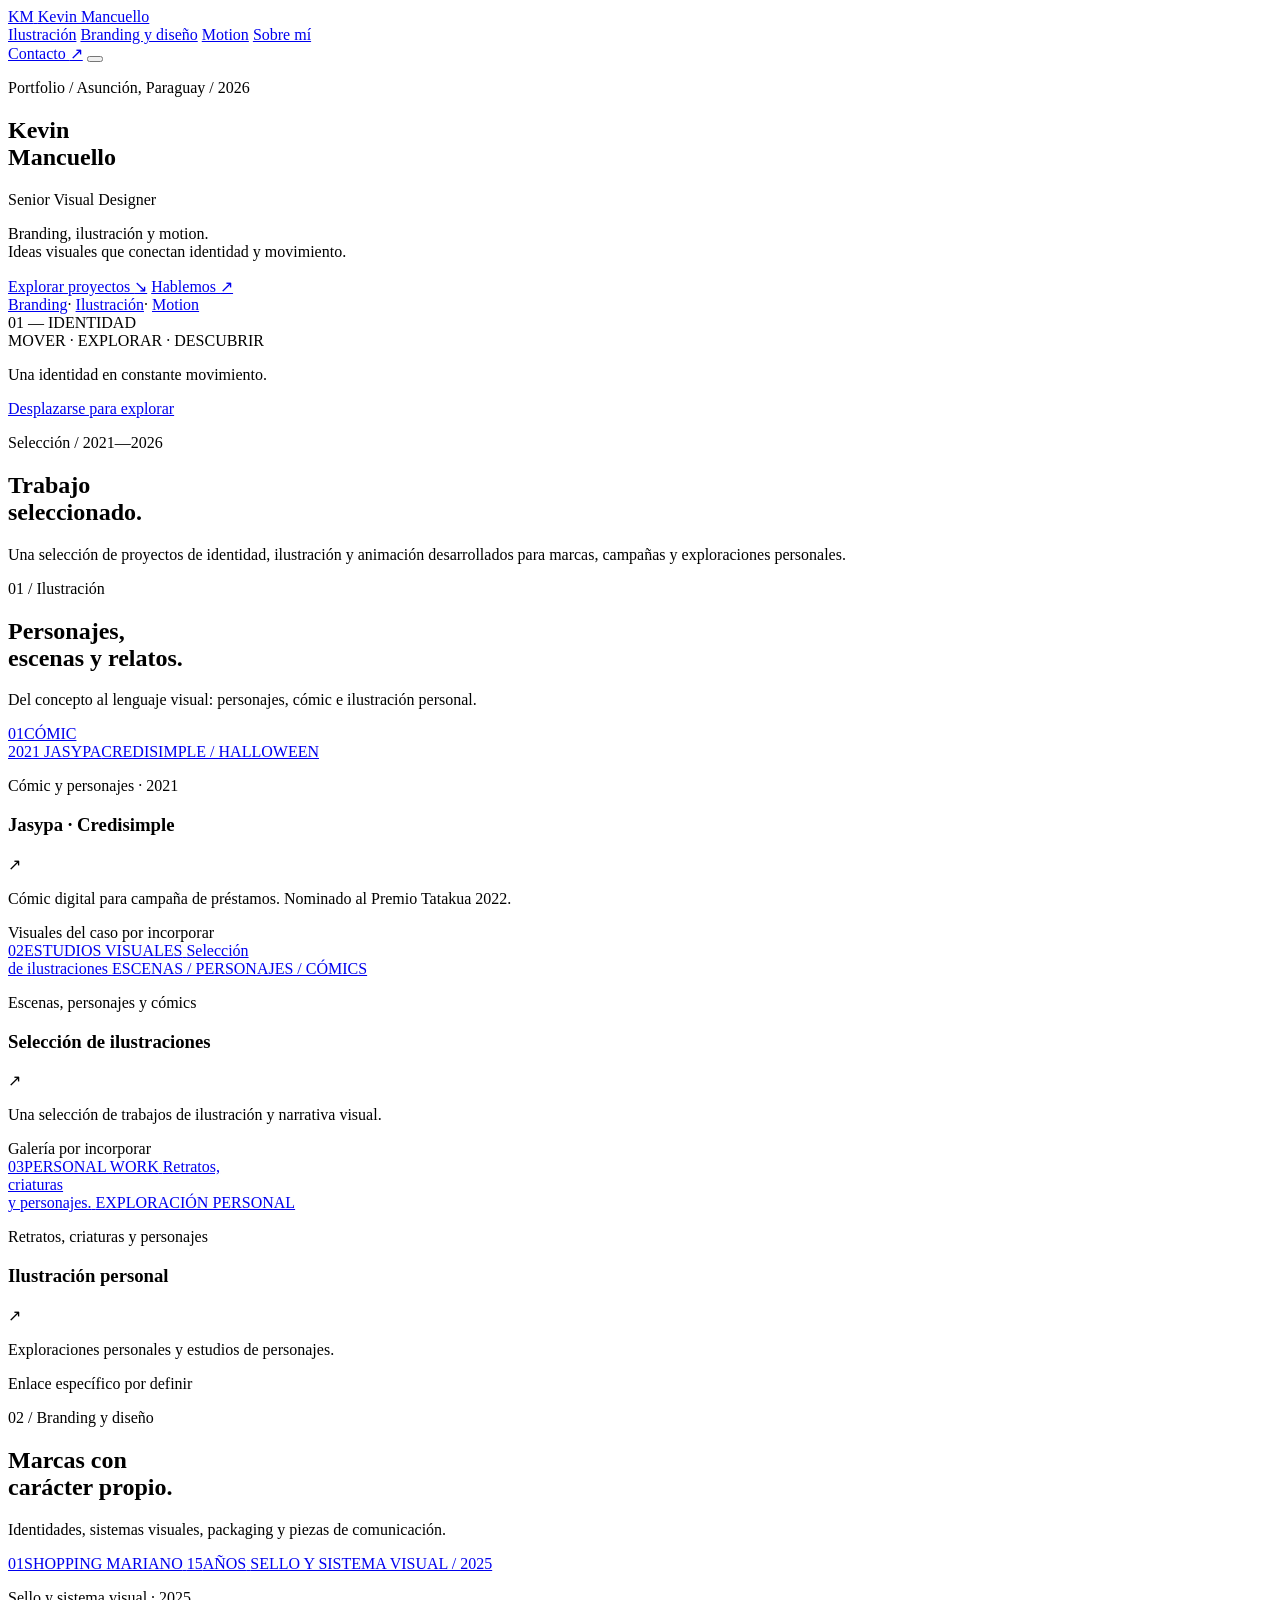
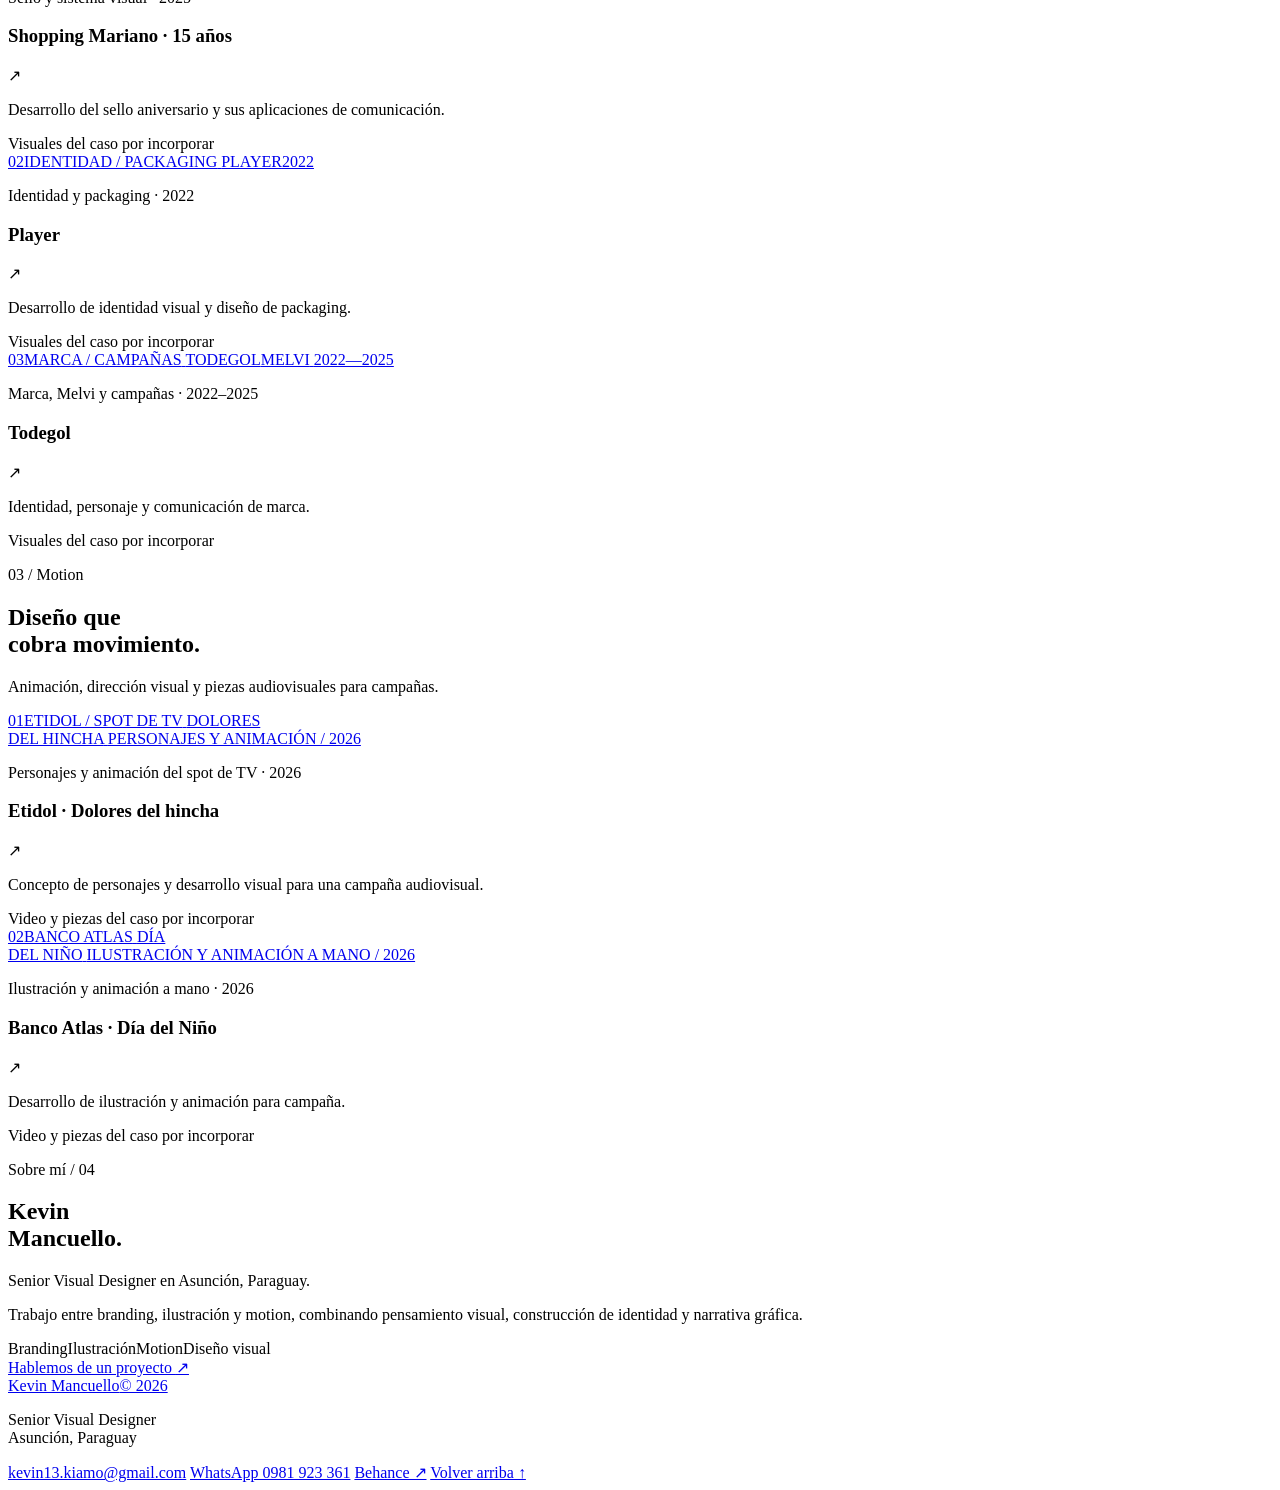
==== index.html @ 9dbea9ef "Create first portfolio website prototype" ====
<!doctype html>
<html lang="es">
<head>
  <meta charset="utf-8">
  <meta name="viewport" content="width=device-width, initial-scale=1">
  <meta name="theme-color" content="#f5f2ed">
  <meta name="description" content="Portfolio de Kevin Mancuello, Senior Visual Designer. Branding, ilustración y motion. Asunción, Paraguay.">
  <title>Kevin Mancuello — Senior Visual Designer</title>
  <link rel="preconnect" href="https://fonts.googleapis.com">
  <link rel="preconnect" href="https://fonts.gstatic.com" crossorigin>
  <link href="https://fonts.googleapis.com/css2?family=DM+Mono:wght@400;500&family=Manrope:wght@400;500;600;700;800&display=swap" rel="stylesheet">
  <link rel="stylesheet" href="styles.css">
  <script src="script.js" defer></script>
</head>
<body>
  <header class="site-header">
    <a class="wordmark" href="#top" aria-label="Kevin Mancuello, inicio">
      <span class="wordmark-mark">KM</span>
      <span class="wordmark-name">Kevin Mancuello</span>
    </a>
    <nav class="main-nav" aria-label="Navegación principal">
      <a href="#ilustracion">Ilustración</a>
      <a href="#branding">Branding y diseño</a>
      <a href="#motion">Motion</a>
      <a href="#about">Sobre mí</a>
    </nav>
    <a class="header-contact" href="mailto:kevin13.kiamo@gmail.com">Contacto <span aria-hidden="true">↗</span></a>
    <button class="menu-toggle" type="button" aria-label="Abrir menú" aria-expanded="false">
      <span></span><span></span>
    </button>
  </header>

  <main id="top">
    <section class="hero" aria-labelledby="hero-title">
      <div class="hero-copy">
        <p class="eyebrow"><span class="eyebrow-dot"></span> Portfolio / Asunción, Paraguay / 2026</p>
        <h1 id="hero-title">Kevin<br><span>Mancuello</span></h1>
        <p class="hero-role">Senior Visual Designer</p>
        <p class="hero-intro">Branding, ilustración y motion.<br>Ideas visuales que conectan identidad y movimiento.</p>
        <div class="hero-actions">
          <a class="button button-dark" href="#trabajo">Explorar proyectos <span aria-hidden="true">↘</span></a>
          <a class="text-link" href="mailto:kevin13.kiamo@gmail.com">Hablemos <span aria-hidden="true">↗</span></a>
        </div>
        <div class="hero-categories" aria-label="Especialidades">
          <a href="#branding">Branding</a><span>·</span>
          <a href="#ilustracion">Ilustración</a><span>·</span>
          <a href="#motion">Motion</a>
        </div>
      </div>

      <div class="hero-visual">
        <div class="avatar-frame">
          <div class="avatar-orbit orbit-one"></div>
          <div class="avatar-orbit orbit-two"></div>
          <div class="avatar-note note-top">01 — IDENTIDAD</div>
          <div id="avatar-stage" class="avatar-stage" tabindex="0" role="button" aria-label="Avatar interactivo. Haz clic para sonreír.">
            <div id="avatar-mount" class="avatar-mount" aria-hidden="true"></div>
          </div>
          <div class="avatar-note note-bottom">MOVER · EXPLORAR · DESCUBRIR</div>
        </div>
        <p class="visual-caption">Una identidad en constante movimiento.</p>
      </div>
      <a class="scroll-cue" href="#trabajo"><span></span> Desplazarse para explorar</a>
    </section>

    <section class="work-intro section-shell" id="trabajo">
      <div>
        <p class="eyebrow">Selección / 2021—2026</p>
        <h2>Trabajo<br><span>seleccionado.</span></h2>
      </div>
      <p class="section-intro-copy">Una selección de proyectos de identidad, ilustración y animación desarrollados para marcas, campañas y exploraciones personales.</p>
    </section>

    <section class="category-section section-shell" id="ilustracion">
      <div class="section-heading">
        <div><p class="eyebrow">01 / Ilustración</p><h2>Personajes,<br><span>escenas y relatos.</span></h2></div>
        <p>Del concepto al lenguaje visual: personajes, cómic e ilustración personal.</p>
      </div>
      <div class="project-grid project-grid-three">
        <article class="project-card project-card-feature" id="jasypa">
          <a class="project-cover cover-j" href="#jasypa" aria-label="Proyecto Jasypa, Credisimple">
            <span class="cover-index">01</span><span class="cover-stamp">CÓMIC<br>2021</span>
            <span class="cover-title">JASYPA</span><span class="cover-foot">CREDISIMPLE / HALLOWEEN</span>
          </a>
          <div class="project-meta"><div><p class="project-type">Cómic y personajes · 2021</p><h3>Jasypa · Credisimple</h3></div><span class="project-arrow">↗</span></div>
          <p class="project-note">Cómic digital para campaña de préstamos. Nominado al Premio Tatakua 2022.</p>
          <span class="asset-status">Visuales del caso por incorporar</span>
        </article>
        <article class="project-card" id="sel">
          <a class="project-cover cover-illustration" href="#sel" aria-label="Selección de ilustraciones">
            <span class="cover-index">02</span><span class="cover-kicker">ESTUDIOS VISUALES</span>
            <span class="cover-title cover-title-small">Selección<br>de ilustraciones</span>
            <span class="cover-foot">ESCENAS / PERSONAJES / CÓMICS</span>
          </a>
          <div class="project-meta"><div><p class="project-type">Escenas, personajes y cómics</p><h3>Selección de ilustraciones</h3></div><span class="project-arrow">↗</span></div>
          <p class="project-note">Una selección de trabajos de ilustración y narrativa visual.</p>
          <span class="asset-status">Galería por incorporar</span>
        </article>
        <article class="project-card" id="sel2">
          <a class="project-cover cover-personal" href="https://www.instagram.com/" target="_blank" rel="noreferrer" aria-label="Ilustración personal en Instagram">
            <span class="cover-index">03</span><span class="cover-kicker">PERSONAL WORK</span>
            <span class="cover-title cover-title-small">Retratos,<br>criaturas<br>y personajes.</span>
            <span class="cover-foot">EXPLORACIÓN PERSONAL</span>
          </a>
          <div class="project-meta"><div><p class="project-type">Retratos, criaturas y personajes</p><h3>Ilustración personal</h3></div><span class="project-arrow">↗</span></div>
          <p class="project-note">Exploraciones personales y estudios de personajes.</p>
          <span class="asset-status">Enlace específico por definir</span>
        </article>
      </div>
    </section>

    <section class="category-section section-shell section-tinted" id="branding">
      <div class="section-heading">
        <div><p class="eyebrow">02 / Branding y diseño</p><h2>Marcas con<br><span>carácter propio.</span></h2></div>
        <p>Identidades, sistemas visuales, packaging y piezas de comunicación.</p>
      </div>
      <div class="project-grid project-grid-three">
        <article class="project-card" id="mariano1">
          <a class="project-cover cover-mariano" href="#mariano1" aria-label="Shopping Mariano, 15 años">
            <span class="cover-index">01</span><span class="cover-kicker">SHOPPING MARIANO</span>
            <span class="cover-number">15</span><span class="cover-title cover-title-small">AÑOS</span>
            <span class="cover-foot">SELLO Y SISTEMA VISUAL / 2025</span>
          </a>
          <div class="project-meta"><div><p class="project-type">Sello y sistema visual · 2025</p><h3>Shopping Mariano · 15 años</h3></div><span class="project-arrow">↗</span></div>
          <p class="project-note">Desarrollo del sello aniversario y sus aplicaciones de comunicación.</p>
          <span class="asset-status">Visuales del caso por incorporar</span>
        </article>
        <article class="project-card" id="player">
          <a class="project-cover cover-player" href="#player" aria-label="Player, identidad y packaging">
            <span class="cover-index">02</span><span class="cover-kicker">IDENTIDAD / PACKAGING</span>
            <span class="cover-title">PLAYER</span><span class="cover-foot">2022</span>
          </a>
          <div class="project-meta"><div><p class="project-type">Identidad y packaging · 2022</p><h3>Player</h3></div><span class="project-arrow">↗</span></div>
          <p class="project-note">Desarrollo de identidad visual y diseño de packaging.</p>
          <span class="asset-status">Visuales del caso por incorporar</span>
        </article>
        <article class="project-card" id="todegol1">
          <a class="project-cover cover-todegol" href="#todegol1" aria-label="Todegol, marca, Melvi y campañas">
            <span class="cover-index">03</span><span class="cover-kicker">MARCA / CAMPAÑAS</span>
            <span class="cover-title">TODEGOL</span><span class="cover-tag">MELVI</span>
            <span class="cover-foot">2022—2025</span>
          </a>
          <div class="project-meta"><div><p class="project-type">Marca, Melvi y campañas · 2022–2025</p><h3>Todegol</h3></div><span class="project-arrow">↗</span></div>
          <p class="project-note">Identidad, personaje y comunicación de marca.</p>
          <span class="asset-status">Visuales del caso por incorporar</span>
        </article>
      </div>
    </section>

    <section class="category-section section-shell" id="motion">
      <div class="section-heading">
        <div><p class="eyebrow">03 / Motion</p><h2>Diseño que<br><span>cobra movimiento.</span></h2></div>
        <p>Animación, dirección visual y piezas audiovisuales para campañas.</p>
      </div>
      <div class="project-grid project-grid-two">
        <article class="project-card" id="etidol1">
          <a class="project-cover cover-etidol" href="#etidol1" aria-label="Etidol, Dolores del hincha">
            <span class="cover-index">01</span><span class="cover-kicker">ETIDOL / SPOT DE TV</span>
            <span class="cover-title cover-title-small">DOLORES<br>DEL HINCHA</span>
            <span class="cover-foot">PERSONAJES Y ANIMACIÓN / 2026</span>
          </a>
          <div class="project-meta"><div><p class="project-type">Personajes y animación del spot de TV · 2026</p><h3>Etidol · Dolores del hincha</h3></div><span class="project-arrow">↗</span></div>
          <p class="project-note">Concepto de personajes y desarrollo visual para una campaña audiovisual.</p>
          <span class="asset-status">Video y piezas del caso por incorporar</span>
        </article>
        <article class="project-card" id="atlas1">
          <a class="project-cover cover-atlas" href="#atlas1" aria-label="Banco Atlas, Día del Niño">
            <span class="cover-index">02</span><span class="cover-kicker">BANCO ATLAS</span>
            <span class="cover-title cover-title-small">DÍA<br>DEL NIÑO</span>
            <span class="cover-foot">ILUSTRACIÓN Y ANIMACIÓN A MANO / 2026</span>
          </a>
          <div class="project-meta"><div><p class="project-type">Ilustración y animación a mano · 2026</p><h3>Banco Atlas · Día del Niño</h3></div><span class="project-arrow">↗</span></div>
          <p class="project-note">Desarrollo de ilustración y animación para campaña.</p>
          <span class="asset-status">Video y piezas del caso por incorporar</span>
        </article>
      </div>
    </section>

    <section class="about-section" id="about">
      <div class="section-shell about-grid">
        <div>
          <p class="eyebrow">Sobre mí / 04</p>
          <h2>Kevin<br><span>Mancuello.</span></h2>
        </div>
        <div class="about-copy">
          <p class="about-lead">Senior Visual Designer en Asunción, Paraguay.</p>
          <p>Trabajo entre branding, ilustración y motion, combinando pensamiento visual, construcción de identidad y narrativa gráfica.</p>
          <div class="about-specialties"><span>Branding</span><span>Ilustración</span><span>Motion</span><span>Diseño visual</span></div>
          <a class="button button-light" href="mailto:kevin13.kiamo@gmail.com">Hablemos de un proyecto <span aria-hidden="true">↗</span></a>
        </div>
      </div>
    </section>
  </main>

  <footer class="site-footer">
    <div class="footer-top"><a class="footer-name" href="#top">Kevin Mancuello<span>© 2026</span></a><p>Senior Visual Designer<br>Asunción, Paraguay</p></div>
    <div class="footer-bottom">
      <a href="mailto:kevin13.kiamo@gmail.com">kevin13.kiamo@gmail.com</a>
      <a href="https://wa.me/595981923361" target="_blank" rel="noreferrer">WhatsApp 0981 923 361</a>
      <a href="https://www.behance.net/kevinmancuello" target="_blank" rel="noreferrer">Behance ↗</a>
      <a href="#top" class="back-top">Volver arriba ↑</a>
    </div>
  </footer>
</body>
</html>
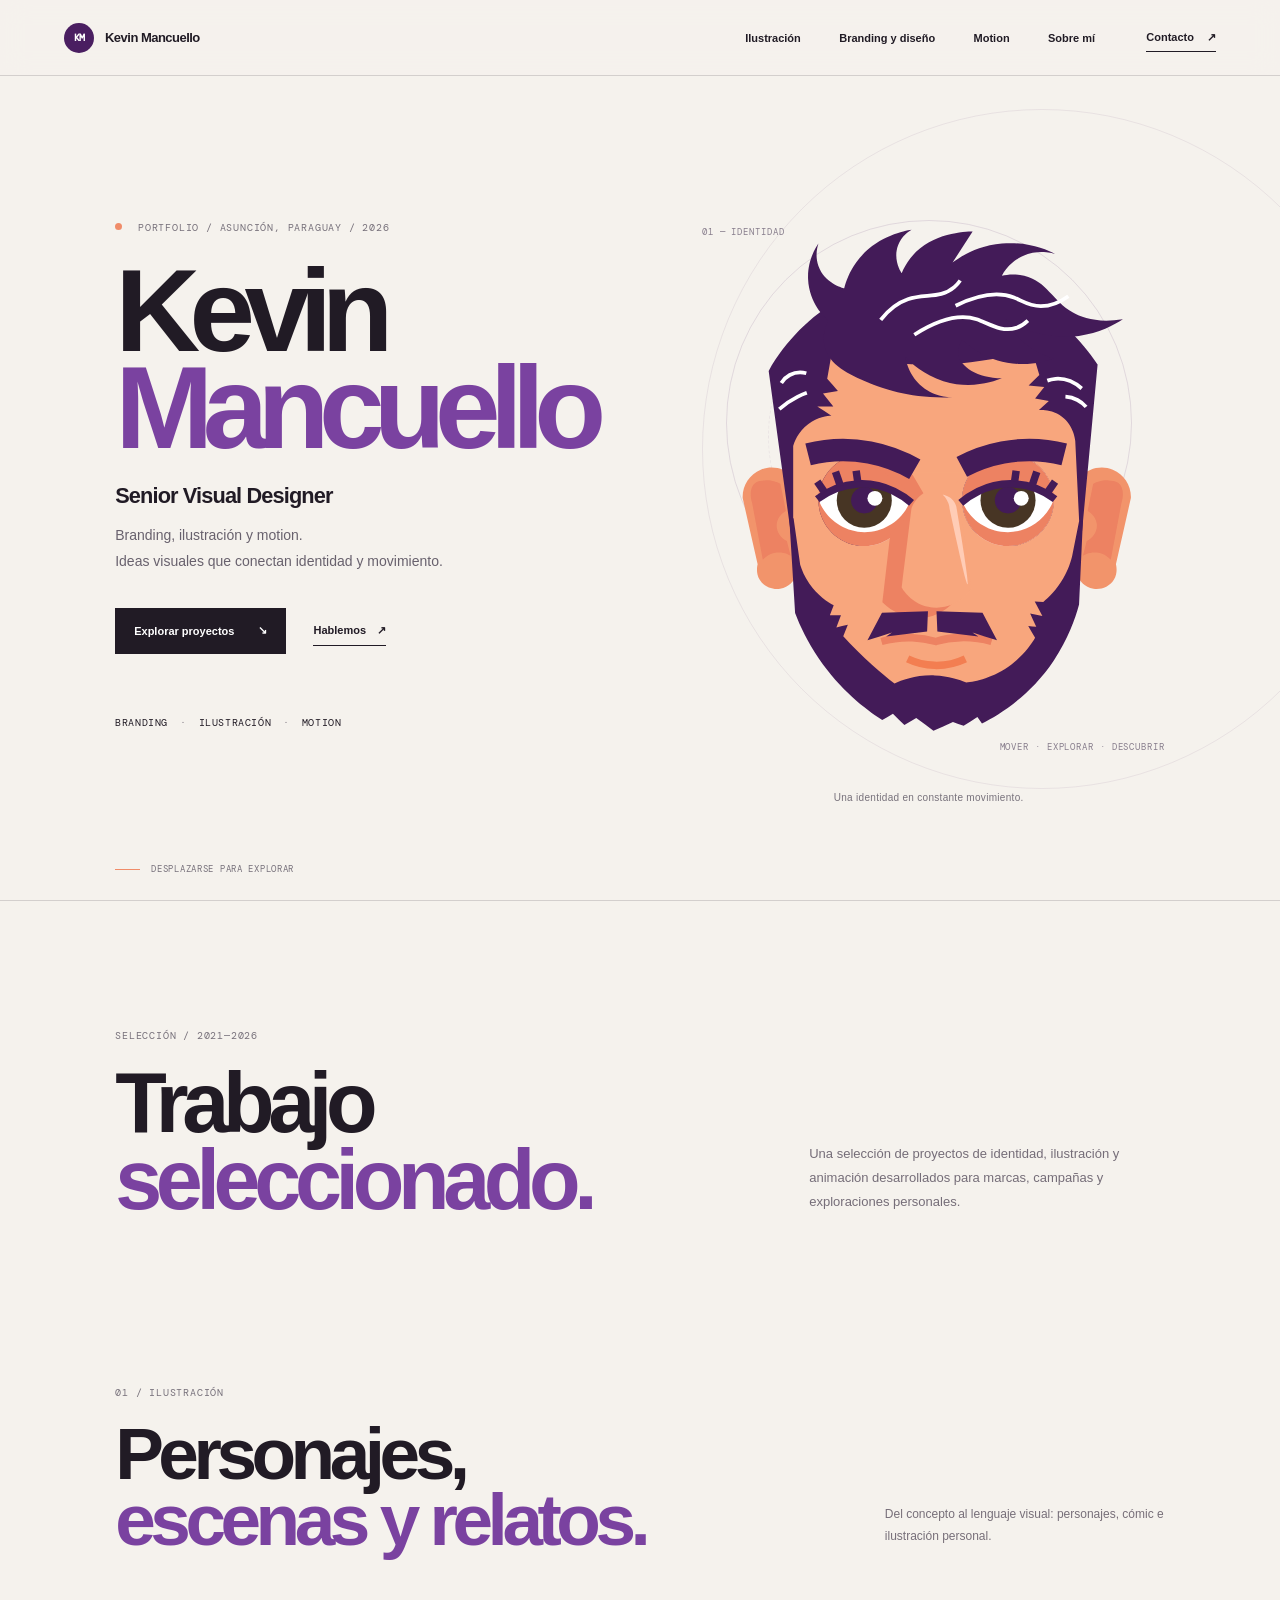
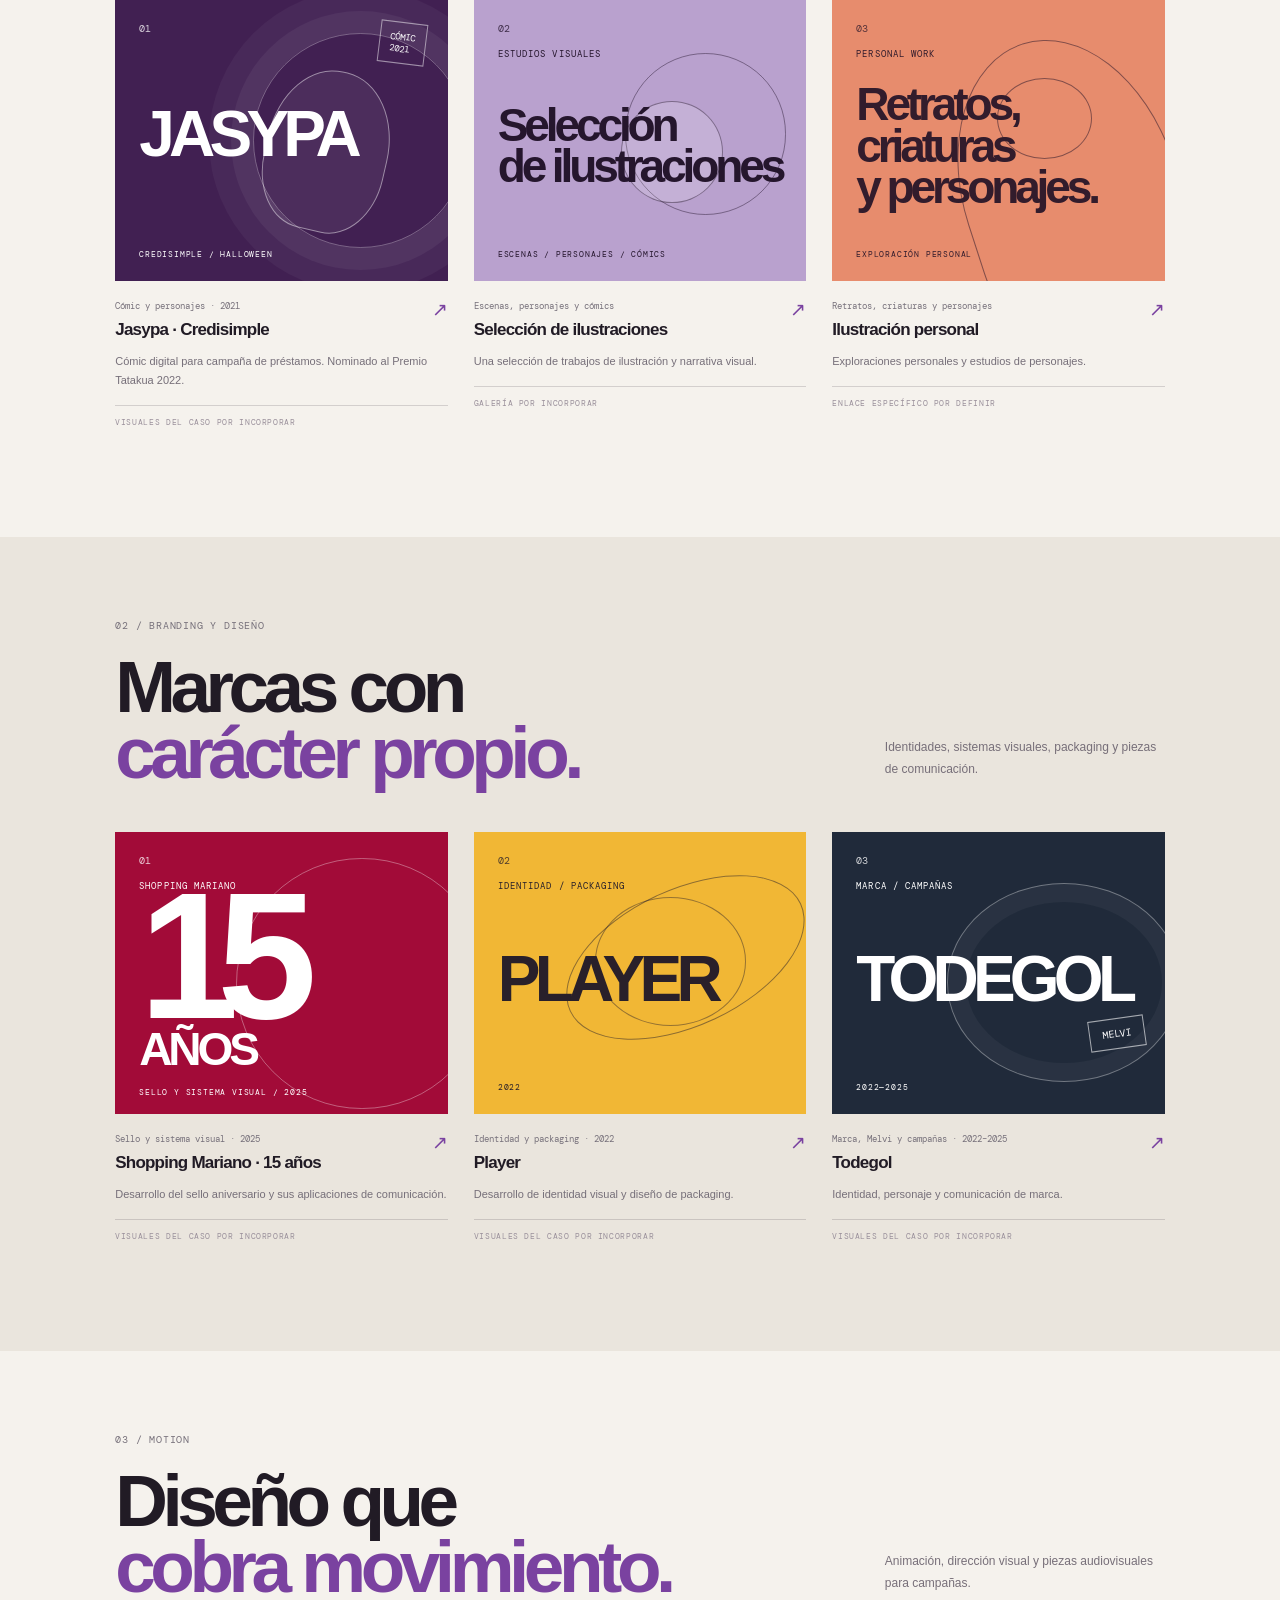
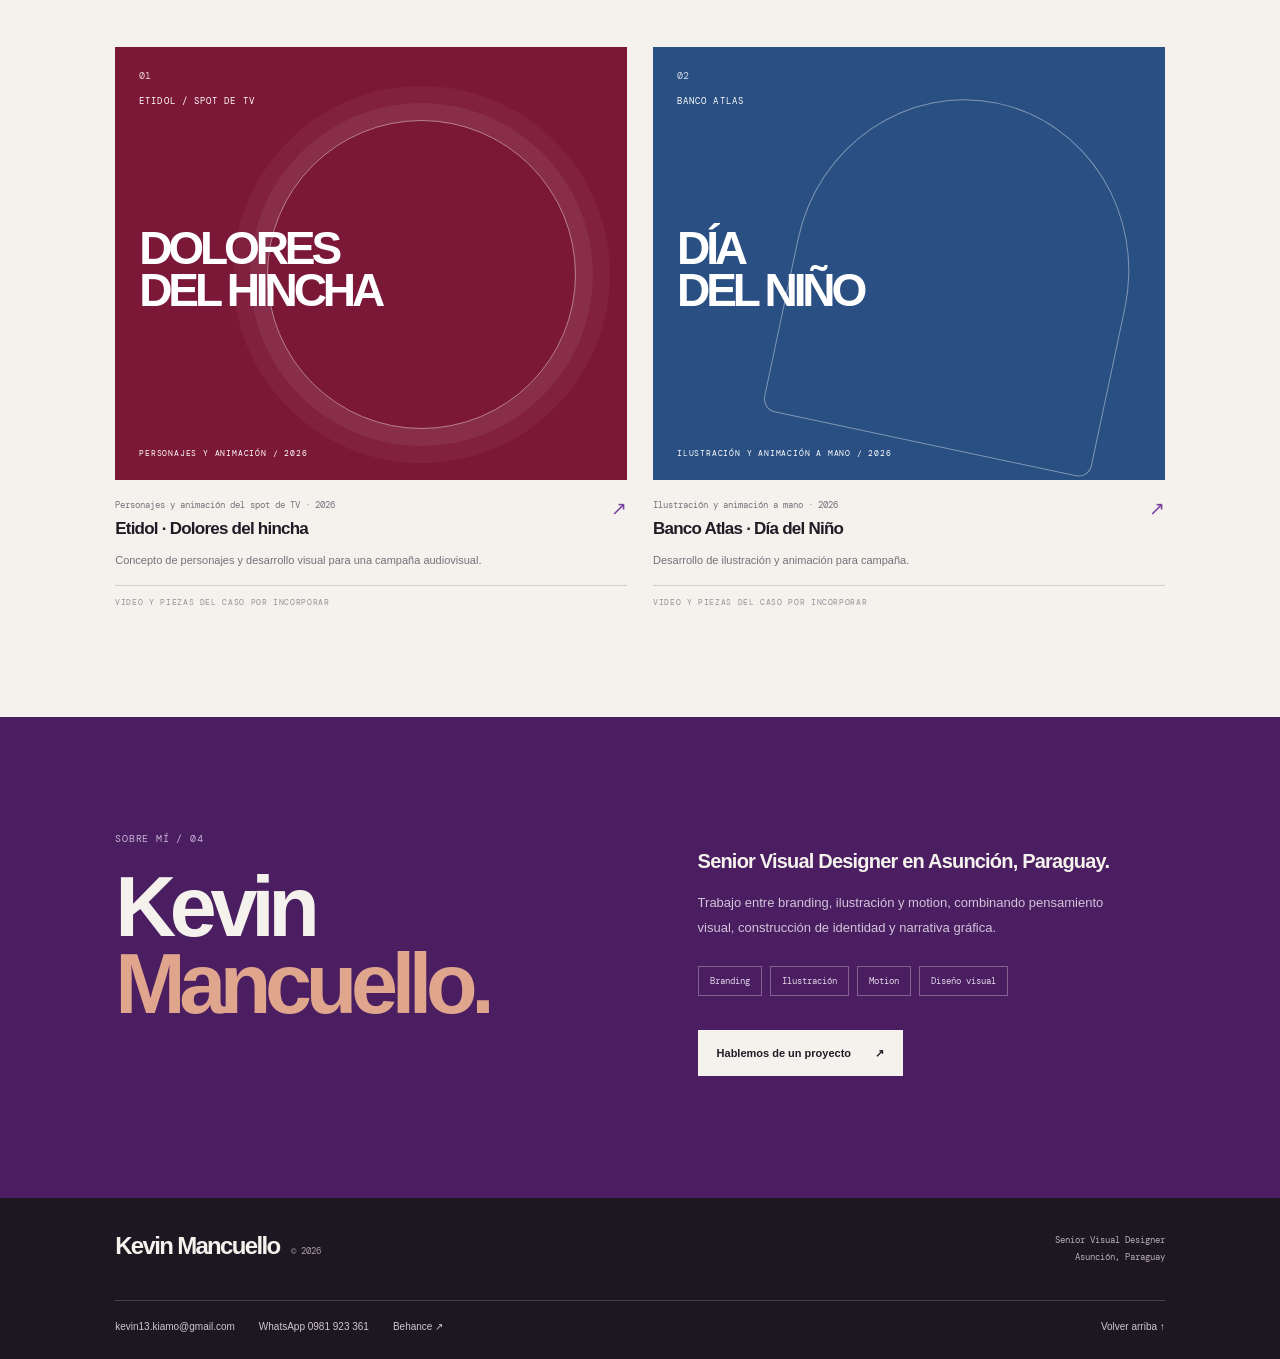
==== commit 660b36ad: "Keep personal illustration placeholder until profile URL is supplied" ====
--- a/index.html
+++ b/index.html
@@ -97,7 +97,7 @@
           <span class="asset-status">Galería por incorporar</span>
         </article>
         <article class="project-card" id="sel2">
-          <a class="project-cover cover-personal" href="https://www.instagram.com/" target="_blank" rel="noreferrer" aria-label="Ilustración personal en Instagram">
+          <a class="project-cover cover-personal" href="#sel2" aria-label="Ilustración personal en Instagram">
             <span class="cover-index">03</span><span class="cover-kicker">PERSONAL WORK</span>
             <span class="cover-title cover-title-small">Retratos,<br>criaturas<br>y personajes.</span>
             <span class="cover-foot">EXPLORACIÓN PERSONAL</span>
--- a/styles.css
+++ b/styles.css
@@ -0,0 +1,202 @@
+:root{
+  --paper:#f5f2ed;
+  --paper-deep:#eae5dd;
+  --ink:#211b25;
+  --muted:#77717b;
+  --line:rgba(33,27,37,.16);
+  --plum:#4a1e61;
+  --violet:#7a42a0;
+  --orange:#f08c69;
+  --lilac:#cbb5df;
+  --mono:"DM Mono",monospace;
+  --sans:"Manrope",Arial,sans-serif;
+}
+*{box-sizing:border-box}
+html{scroll-behavior:smooth;scroll-padding-top:88px}
+body{margin:0;background:var(--paper);color:var(--ink);font-family:var(--sans);-webkit-font-smoothing:antialiased}
+a{color:inherit;text-decoration:none}
+button{font:inherit}
+.site-header{height:76px;padding:0 clamp(22px,5vw,78px);display:flex;align-items:center;justify-content:space-between;border-bottom:1px solid var(--line);background:rgba(245,242,237,.93);backdrop-filter:blur(14px);position:sticky;top:0;z-index:20}
+.wordmark{display:flex;align-items:center;gap:11px;font-size:13px;font-weight:800;letter-spacing:-.04em}
+.wordmark-mark{width:30px;height:30px;display:grid;place-items:center;background:var(--plum);color:white;border-radius:50%;font-family:var(--mono);font-size:10px;letter-spacing:-.08em}
+.main-nav{display:flex;align-items:center;gap:clamp(18px,3vw,42px);margin-left:auto;margin-right:clamp(24px,4vw,58px)}
+.main-nav a,.header-contact{font-size:11px;font-weight:700;transition:color .2s ease}
+.main-nav a:hover,.header-contact:hover{color:var(--violet)}
+.header-contact{border-bottom:1px solid var(--ink);padding:7px 0}
+.header-contact span{margin-left:10px}
+.menu-toggle{display:none;border:0;background:none;padding:8px}
+.menu-toggle span{display:block;width:22px;height:1px;background:var(--ink);margin:5px}
+.hero{min-height:calc(100svh - 76px);padding:clamp(50px,8vh,100px) clamp(22px,9vw,140px) 68px;display:grid;grid-template-columns:minmax(0,1fr) minmax(360px,.92fr);align-items:center;gap:5vw;position:relative;overflow:hidden}
+.hero:before{content:"";position:absolute;width:53vw;height:53vw;max-width:780px;max-height:780px;border-radius:50%;border:1px solid rgba(74,30,97,.08);right:-8vw;top:4%;pointer-events:none}
+.hero-copy{position:relative;z-index:1;padding-bottom:30px}
+.eyebrow{font:10px var(--mono);letter-spacing:.08em;text-transform:uppercase;color:var(--muted);margin:0 0 28px}
+.eyebrow-dot{display:inline-block;width:7px;height:7px;background:var(--orange);border-radius:50%;margin-right:9px;vertical-align:1px}
+.hero h1{font-size:clamp(64px,9.2vw,142px);line-height:.82;letter-spacing:-.09em;font-weight:700;margin:0 0 28px}
+.hero h1 span,.section-heading h2 span,.work-intro h2 span,.about-section h2 span{color:var(--violet)}
+.hero-role{font-size:clamp(16px,1.7vw,22px);font-weight:700;letter-spacing:-.04em;margin:0 0 14px}
+.hero-intro{font-size:14px;line-height:1.8;color:#68616d;margin:0;max-width:350px}
+.hero-actions{display:flex;align-items:center;gap:27px;margin-top:34px}
+.button{min-height:46px;padding:0 19px;display:inline-flex;align-items:center;gap:24px;font-size:11px;font-weight:800;transition:transform .2s ease,background .2s ease}
+.button:hover{transform:translateY(-3px)}
+.button-dark{background:var(--ink);color:white}
+.button-dark:hover{background:var(--plum)}
+.button-light{background:var(--paper);color:var(--ink);margin-top:34px}
+.text-link{font-size:11px;font-weight:800;border-bottom:1px solid var(--ink);padding:8px 0}
+.text-link span{margin-left:8px}
+.hero-categories{display:flex;align-items:center;gap:12px;margin-top:62px;font:10px var(--mono);text-transform:uppercase;letter-spacing:.06em;color:#8e8791}
+.hero-categories a{color:var(--ink);transition:color .2s}
+.hero-categories a:hover{color:var(--violet)}
+.hero-visual{position:relative;z-index:1;justify-self:center;width:min(100%,590px)}
+.avatar-frame{height:clamp(450px,68vh,680px);position:relative;display:grid;place-items:center}
+.avatar-mount{width:100%;height:100%;display:grid;place-items:center;position:relative;z-index:2}
+.avatar-mount svg{display:block;width:100%;height:100%;max-height:650px;overflow:visible}
+.avatar-stage{width:100%;height:100%;cursor:crosshair;outline:none;position:relative;z-index:3;touch-action:pan-y}
+.avatar-orbit{position:absolute;border:1px solid rgba(74,30,97,.12);border-radius:50%;pointer-events:none}
+.orbit-one{width:86%;aspect-ratio:1;left:7%;top:7%}
+.orbit-two{width:68%;aspect-ratio:1;left:16%;top:16%;border-style:dashed;opacity:.55}
+.avatar-note{position:absolute;z-index:4;font:9px var(--mono);letter-spacing:.1em;color:#877d8c}
+.note-top{top:8%;left:2%}
+.note-bottom{bottom:6%;right:0}
+.visual-caption{text-align:center;font-size:10px;color:var(--muted);letter-spacing:.03em;margin:2px 0 0}
+.scroll-cue{position:absolute;bottom:25px;left:clamp(22px,9vw,140px);display:flex;align-items:center;gap:11px;font:9px var(--mono);letter-spacing:.08em;text-transform:uppercase;color:var(--muted)}
+.scroll-cue span{width:25px;height:1px;background:var(--orange)}
+.section-shell{padding-left:clamp(22px,9vw,140px);padding-right:clamp(22px,9vw,140px)}
+.work-intro{padding-top:128px;padding-bottom:85px;display:flex;justify-content:space-between;align-items:flex-end;border-top:1px solid var(--line)}
+.work-intro .eyebrow{margin-bottom:23px}
+.work-intro h2,.section-heading h2,.about-section h2{font-size:clamp(48px,6.6vw,92px);line-height:.91;letter-spacing:-.075em;margin:0;font-weight:700}
+.section-intro-copy{max-width:330px;color:#756d78;font-size:13px;line-height:1.85;margin:0 2vw 5px 40px}
+.category-section{padding-top:82px;padding-bottom:110px}
+.section-tinted{background:var(--paper-deep)}
+.section-heading{display:flex;align-items:flex-end;justify-content:space-between;margin-bottom:46px}
+.section-heading .eyebrow{margin-bottom:22px}
+.section-heading>p{max-width:280px;color:#776f79;font-size:12px;line-height:1.8;margin:0 0 6px 35px}
+.section-heading h2{font-size:clamp(44px,5.7vw,76px)}
+.project-grid{display:grid;gap:26px}
+.project-grid-three{grid-template-columns:repeat(3,minmax(0,1fr))}
+.project-grid-two{grid-template-columns:repeat(2,minmax(0,1fr))}
+.project-card{min-width:0}
+.project-cover{aspect-ratio:1.18/1;display:flex;flex-direction:column;position:relative;overflow:hidden;padding:22px 24px;color:white;isolation:isolate;transition:transform .35s cubic-bezier(.2,.7,.2,1)}
+.project-cover:hover{transform:translateY(-5px)}
+.cover-index{font:10px var(--mono);position:relative;z-index:2;opacity:.8}
+.cover-kicker{font:9px var(--mono);letter-spacing:.12em;position:relative;z-index:2;margin-top:13px}
+.cover-title{font-size:clamp(35px,5vw,65px);font-weight:800;line-height:.82;letter-spacing:-.09em;position:relative;z-index:2;margin:auto 0 16px}
+.cover-title-small{font-size:clamp(28px,3.6vw,48px);line-height:.9}
+.cover-foot{font:8px var(--mono);letter-spacing:.1em;position:relative;z-index:2;margin-top:auto}
+.cover-stamp{position:absolute;right:22px;top:22px;border:1px solid rgba(255,255,255,.5);padding:8px 10px;font:9px var(--mono);line-height:1.35;transform:rotate(7deg)}
+.cover-j{background:#412052}
+.cover-j:before{content:"";position:absolute;width:64%;aspect-ratio:1;border:1px solid rgba(255,255,255,.3);border-radius:50%;right:-6%;top:12%;box-shadow:0 0 0 22px rgba(255,255,255,.05),0 0 0 44px rgba(255,255,255,.04)}
+.cover-j:after{content:"";position:absolute;width:120px;height:160px;border:1px solid rgba(255,255,255,.45);border-radius:48% 48% 40% 40%;right:18%;top:25%;transform:rotate(13deg);background:rgba(255,255,255,.06)}
+.cover-illustration{background:#b9a1ce;color:#25162d}
+.cover-illustration:before,.cover-illustration:after{content:"";position:absolute;border:1px solid rgba(37,22,45,.45);border-radius:50%;width:48%;aspect-ratio:1;right:6%;top:19%}
+.cover-illustration:after{width:30%;right:25%;top:36%;background:rgba(255,255,255,.16)}
+.cover-personal{background:#e78c6d;color:#321c2c}
+.cover-personal:before{content:"";position:absolute;width:64%;height:110%;border:1px solid rgba(50,28,44,.55);border-radius:50% 50% 34% 34%;right:-4%;top:13%;transform:rotate(-18deg)}
+.cover-personal:after{content:"";position:absolute;width:28%;height:28%;border:1px solid rgba(50,28,44,.55);border-radius:50%;right:22%;top:28%}
+.cover-mariano{background:#a20b38}
+.cover-mariano:before{content:"";position:absolute;width:75%;aspect-ratio:1;border:1px solid rgba(255,255,255,.34);border-radius:50%;right:-12%;top:9%}
+.cover-number{font-size:clamp(100px,14vw,180px);line-height:.72;font-weight:800;letter-spacing:-.12em;margin:auto 0 0;position:relative;z-index:2}
+.cover-mariano .cover-title{margin-top:8px}
+.cover-player{background:#f1b735;color:#29202a}
+.cover-player:before{content:"";position:absolute;width:76%;height:48%;border:1px solid rgba(41,32,42,.5);border-radius:50%;right:-2%;top:20%;transform:rotate(-25deg)}
+.cover-player:after{content:"";position:absolute;width:45%;height:45%;border:1px solid rgba(41,32,42,.45);border-radius:50%;right:18%;top:23%}
+.cover-todegol{background:#202a3a}
+.cover-todegol:before{content:"";position:absolute;width:70%;height:70%;border:1px solid rgba(255,255,255,.36);border-radius:50%;right:-5%;top:18%;box-shadow:inset 0 0 0 18px rgba(255,255,255,.04)}
+.cover-tag{position:absolute;right:20px;bottom:23%;border:1px solid rgba(255,255,255,.6);padding:8px 12px;font:10px var(--mono);z-index:2;transform:rotate(-8deg)}
+.cover-etidol{background:#7c1837}
+.cover-etidol:before{content:"";position:absolute;width:60%;aspect-ratio:1;border-radius:50%;border:1px solid rgba(255,255,255,.45);right:10%;top:17%;box-shadow:0 0 0 17px rgba(255,255,255,.06),0 0 0 34px rgba(255,255,255,.04)}
+.cover-atlas{background:#294f83}
+.cover-atlas:before{content:"";position:absolute;width:65%;height:80%;border:1px solid rgba(255,255,255,.4);right:7%;top:12%;border-radius:50% 50% 4% 4%;transform:rotate(12deg)}
+.project-meta{display:flex;justify-content:space-between;gap:15px;align-items:flex-start;margin-top:19px}
+.project-type{font:9px var(--mono);color:var(--muted);margin:0 0 8px}
+.project-meta h3{font-size:17px;letter-spacing:-.045em;margin:0;font-weight:800}
+.project-arrow{font-size:19px;line-height:1;color:var(--violet)}
+.project-note{font-size:11px;line-height:1.7;color:#766f79;max-width:370px;margin:12px 0 15px}
+.asset-status{font:8px var(--mono);text-transform:uppercase;letter-spacing:.08em;color:#9a909b;border-top:1px solid var(--line);padding-top:11px;display:block}
+.about-section{background:var(--plum);color:var(--paper);padding:115px 0 122px}
+.about-grid{display:grid;grid-template-columns:1fr 1fr;gap:9vw}
+.about-section .eyebrow{color:#c9b4d6;margin-bottom:24px}
+.about-section h2 span{color:#dfa58d}
+.about-copy{max-width:480px;padding-top:18px}
+.about-lead{font-size:20px;font-weight:700;letter-spacing:-.04em;margin:0 0 18px}
+.about-copy>p:not(.about-lead){font-size:13px;line-height:1.9;color:#d2c4d9;margin:0;max-width:420px}
+.about-specialties{display:flex;flex-wrap:wrap;gap:8px;margin-top:26px}
+.about-specialties span{border:1px solid rgba(255,255,255,.3);padding:8px 11px;font:9px var(--mono);color:#e4d8e9}
+.site-footer{padding:34px clamp(22px,9vw,140px) 27px;background:#1d1721;color:var(--paper)}
+.footer-top{display:flex;justify-content:space-between;align-items:flex-start;padding-bottom:35px;border-bottom:1px solid rgba(255,255,255,.18)}
+.footer-name{font-size:24px;font-weight:800;letter-spacing:-.07em}
+.footer-name span{font:9px var(--mono);color:#a99eac;letter-spacing:0;margin-left:12px}
+.footer-top p{font:9px var(--mono);line-height:1.8;color:#b9aebb;text-align:right;margin:0}
+.footer-bottom{display:flex;gap:24px;align-items:center;flex-wrap:wrap;padding-top:20px;font-size:10px;color:#d0c7d2}
+.footer-bottom a:hover{color:#efa98c}
+.back-top{margin-left:auto}
+@media(min-width:1500px){.hero{padding-left:max(9vw,calc((100vw - 1450px)/2));padding-right:max(9vw,calc((100vw - 1450px)/2))}}
+@media(max-width:900px){
+ .hero{grid-template-columns:1fr 1fr;padding-left:5vw;padding-right:5vw;gap:2vw}
+ .hero h1{font-size:clamp(66px,10vw,104px)}
+ .avatar-frame{height:540px}
+ .section-shell{padding-left:5vw;padding-right:5vw}
+ .site-footer{padding-left:5vw;padding-right:5vw}
+ .project-grid-three{gap:18px}
+ .project-cover{padding:16px}
+ .project-meta h3{font-size:15px}
+}
+@media(max-width:700px){
+ .site-header{height:66px;padding:0 20px}
+ .wordmark-name{font-size:12px}
+ .main-nav{display:none;position:absolute;top:65px;left:0;right:0;background:var(--paper);border-bottom:1px solid var(--line);padding:20px;flex-direction:column;align-items:flex-start;gap:20px;margin:0}
+ .main-nav.is-open{display:flex}
+ .header-contact{margin-left:auto;margin-right:14px;font-size:10px}
+ .menu-toggle{display:block}
+ .hero{min-height:auto;padding:68px 23px 70px;grid-template-columns:1fr;gap:8px}
+ .hero-copy{padding-bottom:0}
+ .hero h1{font-size:clamp(72px,18vw,120px)}
+ .hero-categories{margin-top:38px}
+ .hero-visual{width:min(100%,480px);margin:0 auto}
+ .avatar-frame{height:min(112vw,520px);min-height:390px}
+ .visual-caption{margin-top:-2px}
+ .scroll-cue{display:none}
+ .work-intro{padding-top:85px;padding-bottom:65px;display:block}
+ .work-intro h2,.section-heading h2{font-size:clamp(50px,13vw,76px)}
+ .section-intro-copy{margin:25px 0 0;max-width:400px}
+ .category-section{padding-top:64px;padding-bottom:78px}
+ .section-heading{display:block;margin-bottom:32px}
+ .section-heading>p{margin:20px 0 0;max-width:350px}
+ .project-grid-three,.project-grid-two{grid-template-columns:1fr;gap:34px}
+ .project-cover{aspect-ratio:1.18/1;padding:22px}
+ .cover-title{font-size:clamp(48px,12vw,75px)}
+ .cover-title-small{font-size:clamp(38px,9vw,56px)}
+ .cover-number{font-size:150px}
+ .project-meta h3{font-size:18px}
+ .about-section{padding:80px 0}
+ .about-grid{grid-template-columns:1fr;gap:28px}
+ .about-copy{padding-top:0}
+ .about-section h2{font-size:clamp(65px,16vw,90px)}
+ .footer-top{padding-bottom:25px}
+ .footer-bottom{gap:14px 20px}
+ .back-top{margin-left:0;width:100%;padding-top:8px}
+}
+@media(prefers-reduced-motion:reduce){
+ html{scroll-behavior:auto}
+ *,*::before,*::after{transition-duration:.01ms!important;animation-duration:.01ms!important;scroll-behavior:auto!important}
+}
+/* Inline SVG animation layers */
+.avatar-svg{overflow:visible}
+.avatar-svg #CRÁNEO{opacity:0;pointer-events:none;transition:opacity .22s ease}
+.avatar-svg #skull-peek-shape{opacity:0;transition:opacity .16s ease}
+.avatar-stage.is-hovering .avatar-svg #CRÁNEO,
+.avatar-stage.is-closing .avatar-svg #CRÁNEO{opacity:1}
+.avatar-stage.is-hovering .avatar-svg #skull-peek-shape,
+.avatar-stage.is-closing .avatar-svg #skull-peek-shape{opacity:1}
+.avatar-svg #cara_ojos_abiertos_neutro{opacity:1;transition:opacity .14s ease}
+.avatar-svg #ojos_sonrientes,
+.avatar-svg #cara_ojos_abiertos_neutro_copia{opacity:0;transition:opacity .14s ease}
+.avatar-stage.is-smiling .avatar-svg #cara_ojos_abiertos_neutro{opacity:0}
+.avatar-stage.is-smiling .avatar-svg #ojos_sonrientes{opacity:1}
+.avatar-stage.is-blinking:not(.is-smiling):not(.is-hovering) .avatar-svg #cara_ojos_abiertos_neutro{opacity:0}
+.avatar-stage.is-blinking:not(.is-smiling):not(.is-hovering) .avatar-svg #cara_ojos_abiertos_neutro_copia{opacity:1}
+.avatar-stage.is-blinking:not(.is-smiling):not(.is-hovering) .avatar-svg #ojos,
+.avatar-stage.is-blinking:not(.is-smiling):not(.is-hovering) .avatar-svg #pupila_1,
+.avatar-stage.is-blinking:not(.is-smiling):not(.is-hovering) .avatar-svg #pupila_2,
+.avatar-stage.is-blinking:not(.is-smiling):not(.is-hovering) .avatar-svg #brillito{opacity:0;transition:opacity .055s ease}
+.avatar-error{font-size:12px;color:#8d304a}
+.avatar-stage:focus-visible{outline:1px solid var(--violet);outline-offset:8px}
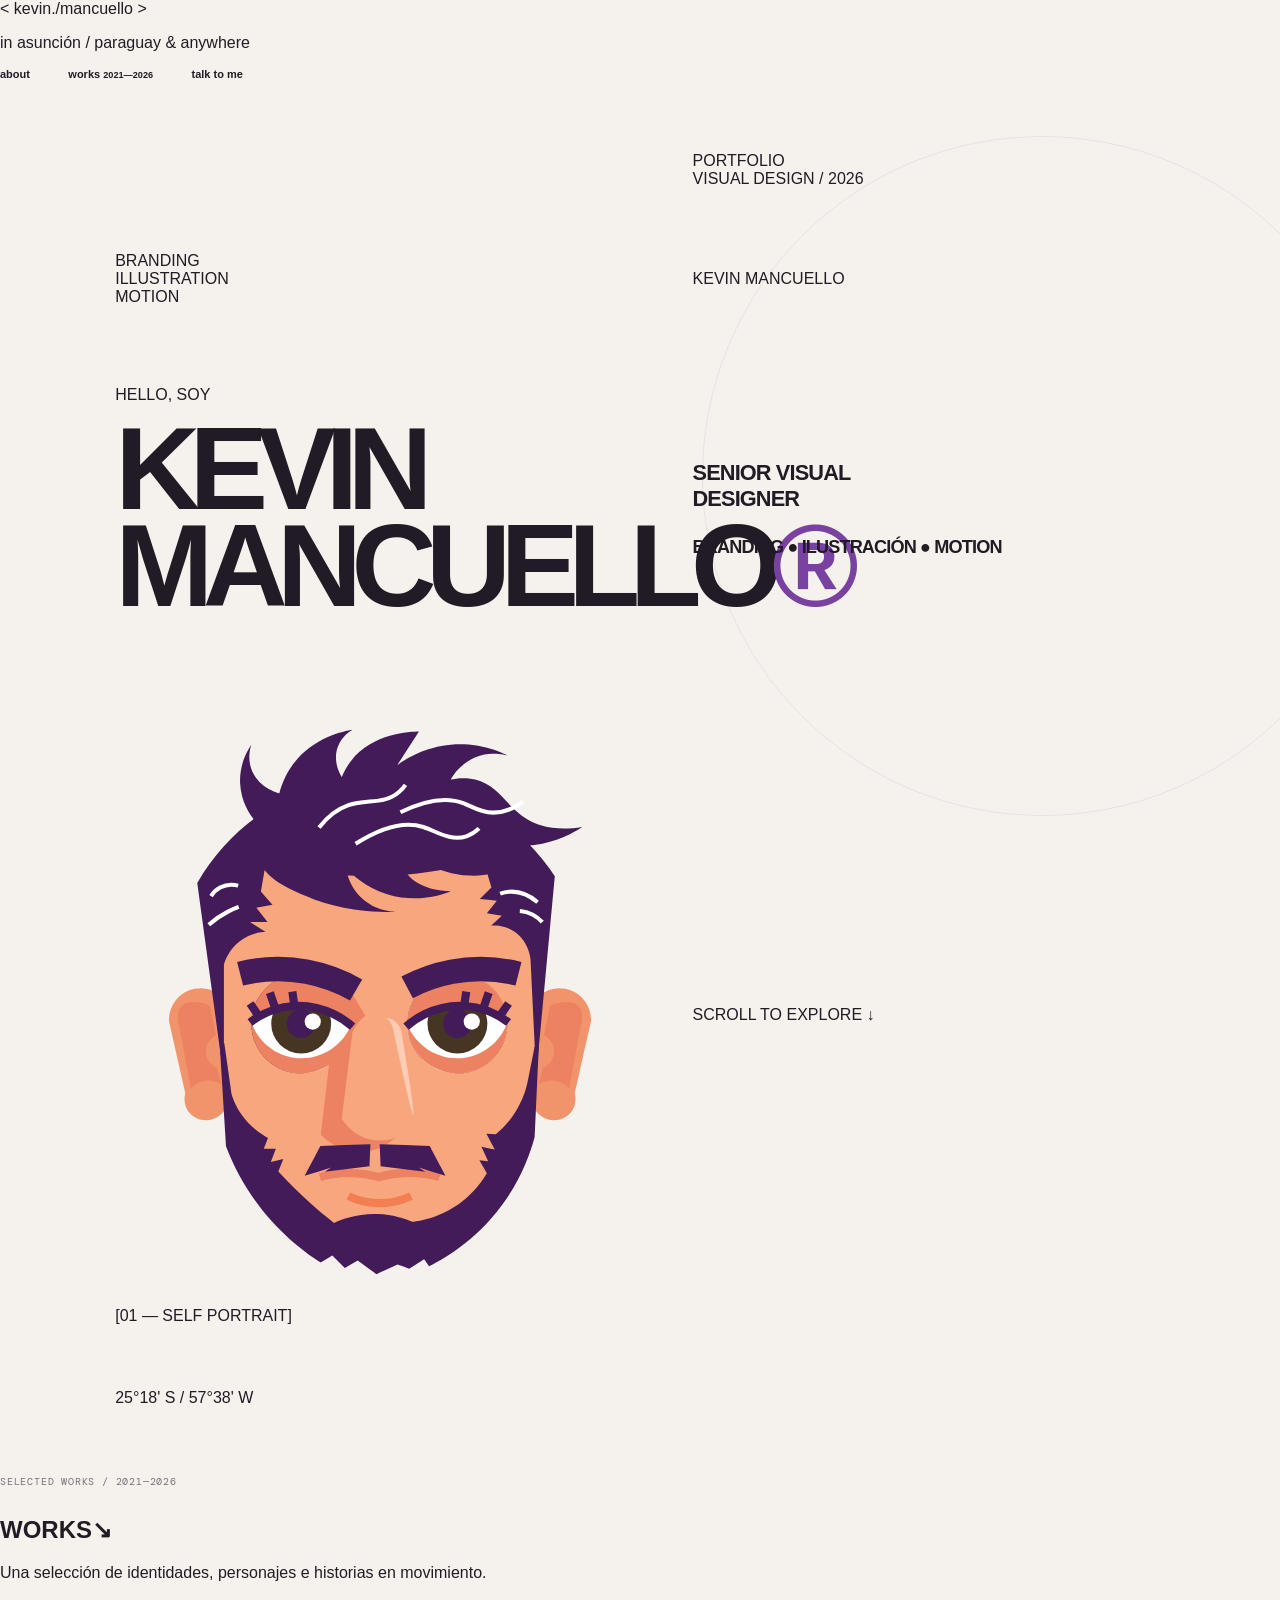
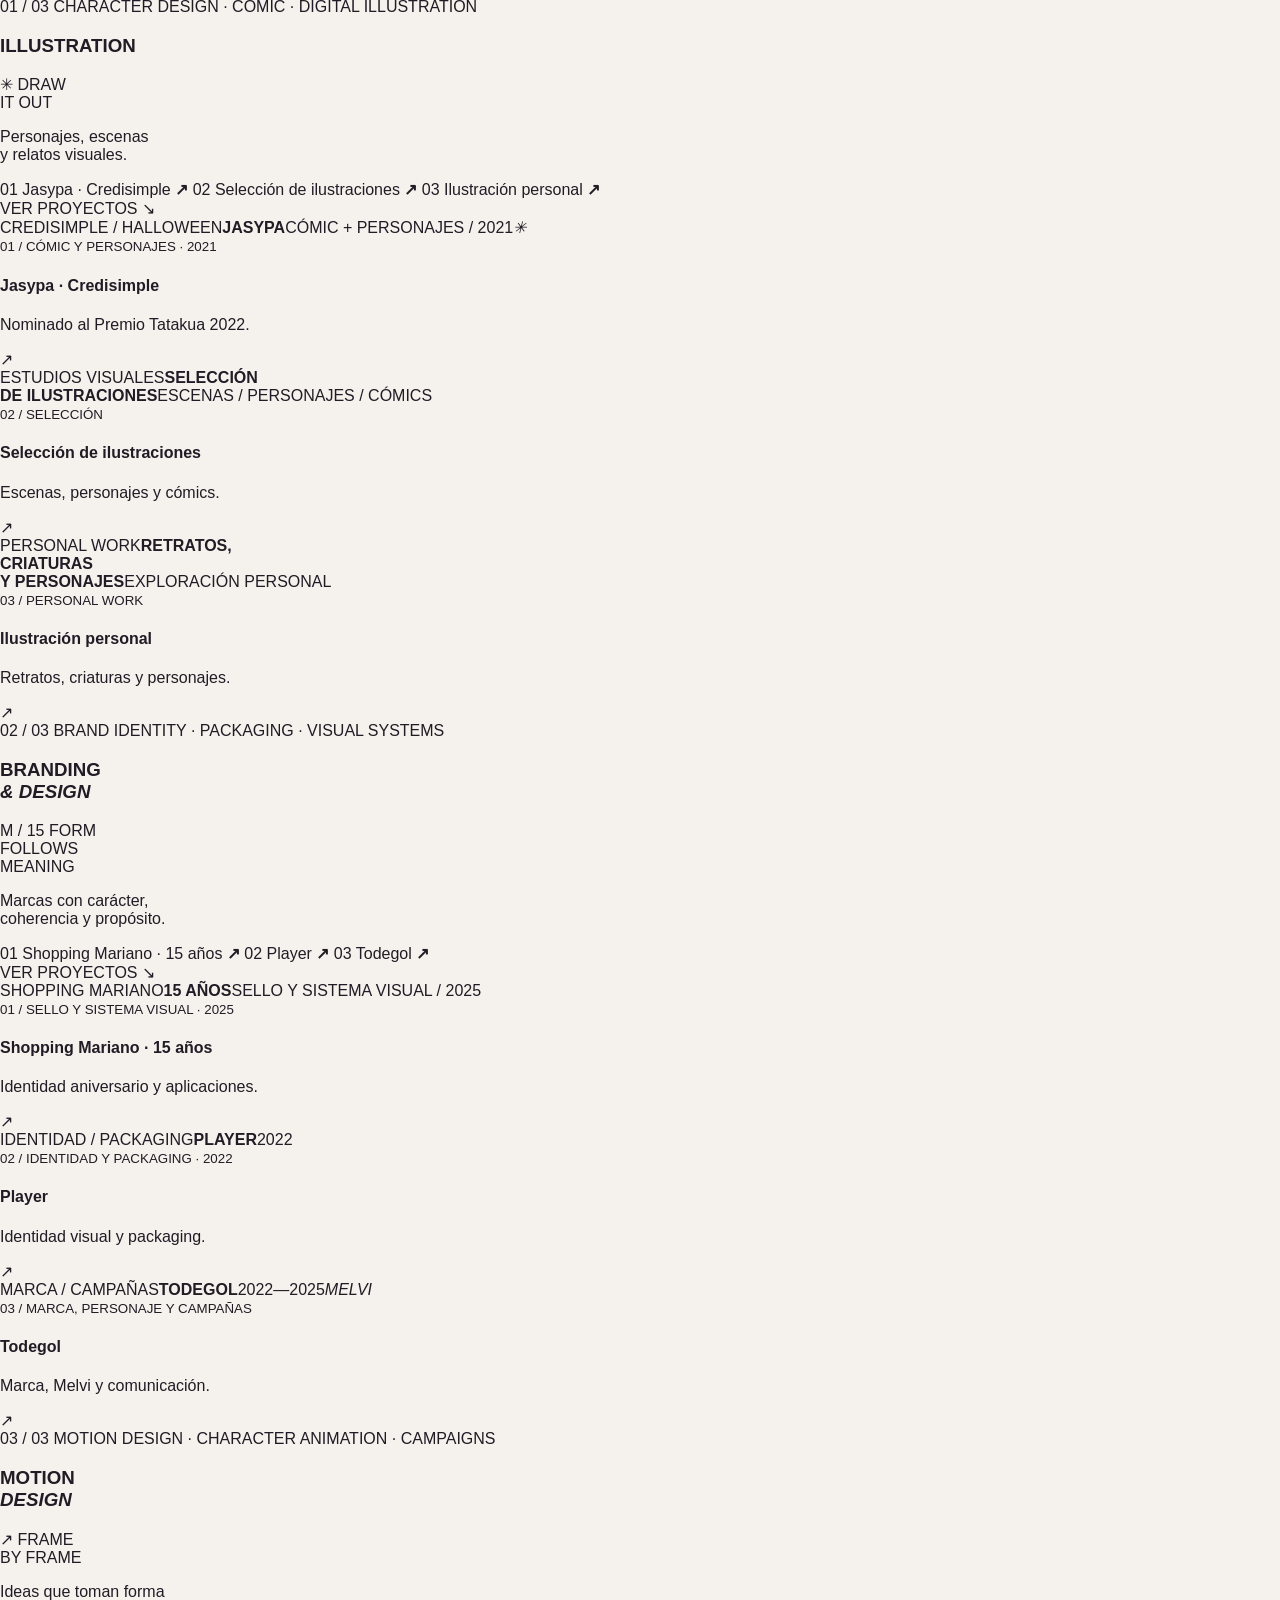
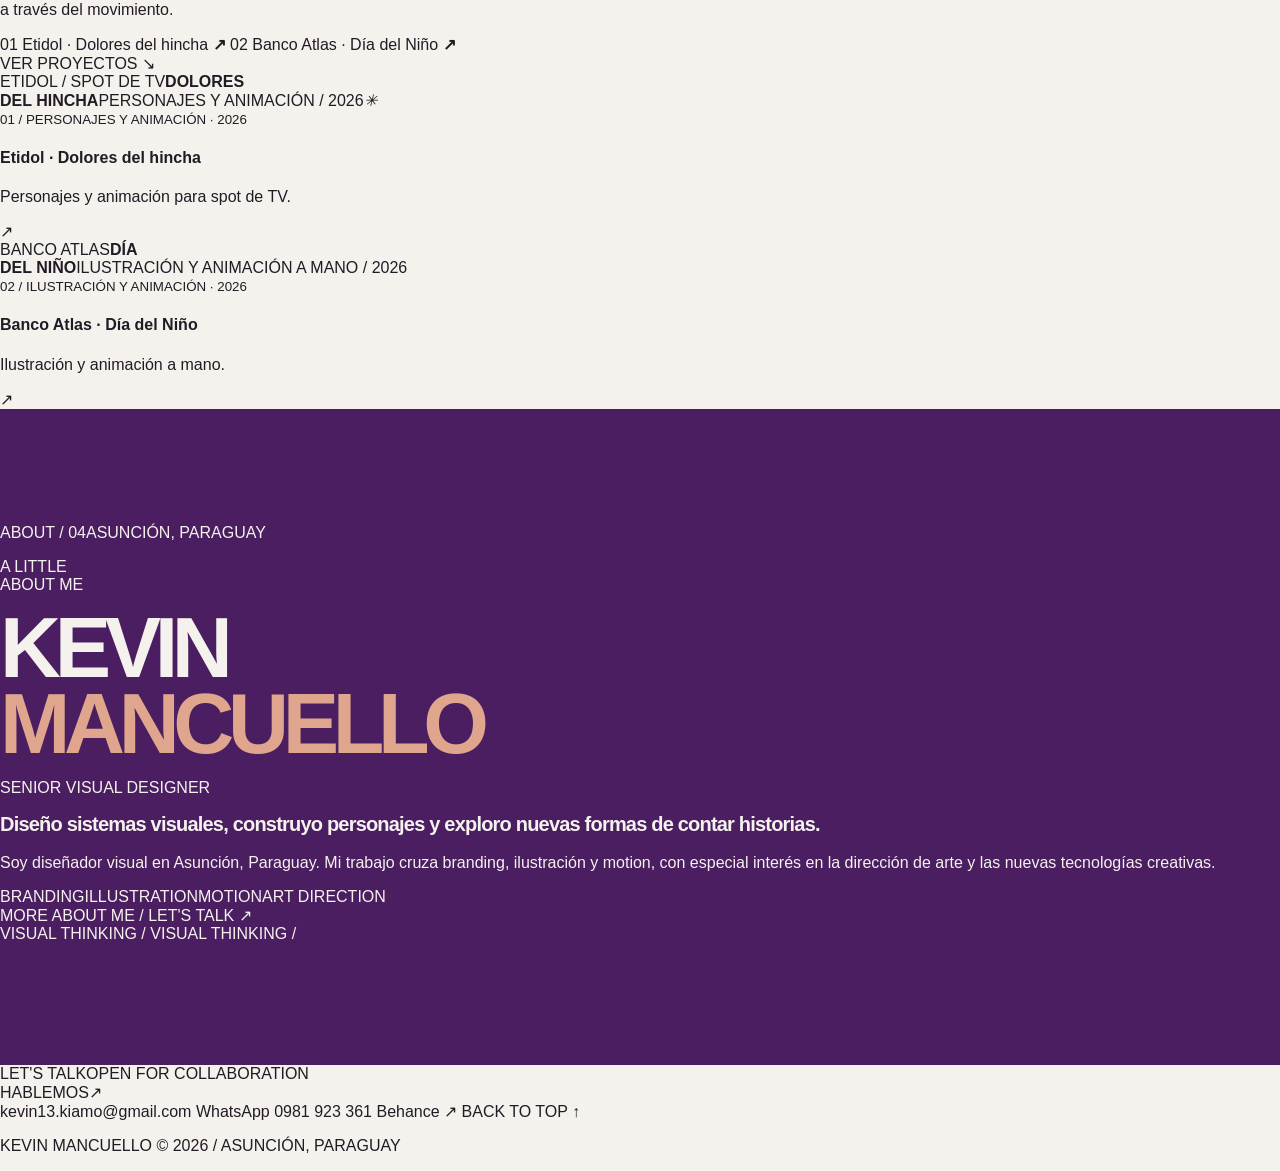
==== commit 093513fd: "Redesign portfolio closer to Chen reference direction" ====
--- a/index.html
+++ b/index.html
@@ -3,28 +3,24 @@
 <head>
   <meta charset="utf-8">
   <meta name="viewport" content="width=device-width, initial-scale=1">
-  <meta name="theme-color" content="#f5f2ed">
-  <meta name="description" content="Portfolio de Kevin Mancuello, Senior Visual Designer. Branding, ilustración y motion. Asunción, Paraguay.">
+  <meta name="theme-color" content="#f2946b">
+  <meta name="description" content="Kevin Mancuello — Senior Visual Designer. Branding, ilustración y motion. Asunción, Paraguay.">
   <title>Kevin Mancuello — Senior Visual Designer</title>
   <link rel="preconnect" href="https://fonts.googleapis.com">
   <link rel="preconnect" href="https://fonts.gstatic.com" crossorigin>
-  <link href="https://fonts.googleapis.com/css2?family=DM+Mono:wght@400;500&family=Manrope:wght@400;500;600;700;800&display=swap" rel="stylesheet">
+  <link href="https://fonts.googleapis.com/css2?family=DM+Mono:wght@400;500&family=Space+Grotesk:wght@400;500;600;700&display=swap" rel="stylesheet">
   <link rel="stylesheet" href="styles.css">
   <script src="script.js" defer></script>
 </head>
 <body>
-  <header class="site-header">
-    <a class="wordmark" href="#top" aria-label="Kevin Mancuello, inicio">
-      <span class="wordmark-mark">KM</span>
-      <span class="wordmark-name">Kevin Mancuello</span>
-    </a>
+  <header class="topbar">
+    <a class="brand-code" href="#top" aria-label="Kevin Mancuello, inicio">&lt; kevin./mancuello &gt;</a>
+    <p class="location-line">in asunción / paraguay <span></span> & anywhere</p>
     <nav class="main-nav" aria-label="Navegación principal">
-      <a href="#ilustracion">Ilustración</a>
-      <a href="#branding">Branding y diseño</a>
-      <a href="#motion">Motion</a>
-      <a href="#about">Sobre mí</a>
+      <a href="#about">about</a>
+      <a href="#works">works <small>2021—2026</small></a>
+      <a href="#contact">talk to me</a>
     </nav>
-    <a class="header-contact" href="mailto:kevin13.kiamo@gmail.com">Contacto <span aria-hidden="true">↗</span></a>
     <button class="menu-toggle" type="button" aria-label="Abrir menú" aria-expanded="false">
       <span></span><span></span>
     </button>
@@ -32,174 +28,189 @@
 
   <main id="top">
     <section class="hero" aria-labelledby="hero-title">
-      <div class="hero-copy">
-        <p class="eyebrow"><span class="eyebrow-dot"></span> Portfolio / Asunción, Paraguay / 2026</p>
-        <h1 id="hero-title">Kevin<br><span>Mancuello</span></h1>
-        <p class="hero-role">Senior Visual Designer</p>
-        <p class="hero-intro">Branding, ilustración y motion.<br>Ideas visuales que conectan identidad y movimiento.</p>
-        <div class="hero-actions">
-          <a class="button button-dark" href="#trabajo">Explorar proyectos <span aria-hidden="true">↘</span></a>
-          <a class="text-link" href="mailto:kevin13.kiamo@gmail.com">Hablemos <span aria-hidden="true">↗</span></a>
-        </div>
-        <div class="hero-categories" aria-label="Especialidades">
-          <a href="#branding">Branding</a><span>·</span>
-          <a href="#ilustracion">Ilustración</a><span>·</span>
-          <a href="#motion">Motion</a>
-        </div>
-      </div>
-
-      <div class="hero-visual">
-        <div class="avatar-frame">
-          <div class="avatar-orbit orbit-one"></div>
-          <div class="avatar-orbit orbit-two"></div>
-          <div class="avatar-note note-top">01 — IDENTIDAD</div>
-          <div id="avatar-stage" class="avatar-stage" tabindex="0" role="button" aria-label="Avatar interactivo. Haz clic para sonreír.">
-            <div id="avatar-mount" class="avatar-mount" aria-hidden="true"></div>
-          </div>
-          <div class="avatar-note note-bottom">MOVER · EXPLORAR · DESCUBRIR</div>
-        </div>
-        <p class="visual-caption">Una identidad en constante movimiento.</p>
-      </div>
-      <a class="scroll-cue" href="#trabajo"><span></span> Desplazarse para explorar</a>
+      <div class="hero-grain" aria-hidden="true"></div>
+      <div class="hero-meta hero-meta-left">PORTFOLIO<br>VISUAL DESIGN / 2026</div>
+      <div class="hero-meta hero-meta-right">BRANDING<br>ILLUSTRATION<br>MOTION</div>
+
+      <div class="hero-giant" aria-hidden="true">
+        <span>KEVIN</span>
+        <span>MANCUELLO</span>
+      </div>
+
+      <div class="hero-greeting">
+        <p class="hero-kicker">HELLO, SOY</p>
+        <h1 id="hero-title">KEVIN<br>MANCUELLO<span>®</span></h1>
+      </div>
+
+      <div class="hero-role">
+        <span class="role-rule"></span>
+        <p>SENIOR VISUAL<br>DESIGNER</p>
+        <small>BRANDING ● ILUSTRACIÓN ● MOTION</small>
+      </div>
+
+      <div class="hero-character">
+        <div class="character-shadow"></div>
+        <div class="character-ring ring-a"></div>
+        <div class="character-ring ring-b"></div>
+        <div id="avatar-stage" class="avatar-stage" tabindex="0" role="button" aria-label="Avatar interactivo. Haz clic para sonreír.">
+          <div id="avatar-mount" class="avatar-mount" aria-hidden="true"></div>
+        </div>
+        <span class="character-index">[01 — SELF PORTRAIT]</span>
+      </div>
+
+      <a class="hero-scroll" href="#works"><span class="scroll-line"></span> SCROLL TO EXPLORE <span>↓</span></a>
+      <div class="hero-coordinate">25°18' S / 57°38' W</div>
     </section>
 
-    <section class="work-intro section-shell" id="trabajo">
-      <div>
-        <p class="eyebrow">Selección / 2021—2026</p>
-        <h2>Trabajo<br><span>seleccionado.</span></h2>
-      </div>
-      <p class="section-intro-copy">Una selección de proyectos de identidad, ilustración y animación desarrollados para marcas, campañas y exploraciones personales.</p>
+    <section class="works-section" id="works">
+      <div class="works-heading">
+        <p class="eyebrow">SELECTED WORKS / 2021—2026</p>
+        <h2>WORKS<span>↘</span></h2>
+        <p class="works-intro">Una selección de identidades, personajes e historias en movimiento.</p>
+      </div>
+
+      <article class="discipline discipline-illustration" id="ilustracion">
+        <div class="discipline-top">
+          <span class="discipline-number">01 / 03</span>
+          <span class="discipline-tools">CHARACTER DESIGN · COMIC · DIGITAL ILLUSTRATION</span>
+        </div>
+        <div class="discipline-main">
+          <h3>ILLUSTRATION</h3>
+          <div class="discipline-art art-illustration" aria-hidden="true">
+            <span class="art-orbit"></span><span class="art-orbit"></span>
+            <span class="art-eye"></span><span class="art-spark">✳</span>
+            <span class="art-label">DRAW<br>IT OUT</span>
+          </div>
+        </div>
+        <div class="discipline-bottom">
+          <p>Personajes, escenas<br>y relatos visuales.</p>
+          <div class="discipline-projects">
+            <a href="#jasypa"><span>01</span> Jasypa · Credisimple <b>↗</b></a>
+            <a href="#sel"><span>02</span> Selección de ilustraciones <b>↗</b></a>
+            <a href="#sel2"><span>03</span> Ilustración personal <b>↗</b></a>
+          </div>
+          <a class="watch-link" href="#illustration-projects">VER PROYECTOS <span>↘</span></a>
+        </div>
+      </article>
+
+      <div class="project-shelf" id="illustration-projects">
+        <article class="project-item project-item-dark" id="jasypa">
+          <div class="project-visual visual-jasypa"><span class="visual-overline">CREDISIMPLE / HALLOWEEN</span><strong>JASYPA</strong><span class="visual-foot">CÓMIC + PERSONAJES / 2021</span><i>✳</i></div>
+          <div class="project-caption"><div><small>01 / CÓMIC Y PERSONAJES · 2021</small><h4>Jasypa · Credisimple</h4><p>Nominado al Premio Tatakua 2022.</p></div><span>↗</span></div>
+        </article>
+        <article class="project-item" id="sel">
+          <div class="project-visual visual-selection"><span class="visual-overline">ESTUDIOS VISUALES</span><strong>SELECCIÓN<br>DE ILUSTRACIONES</strong><span class="visual-foot">ESCENAS / PERSONAJES / CÓMICS</span><i class="selection-shape"></i></div>
+          <div class="project-caption"><div><small>02 / SELECCIÓN</small><h4>Selección de ilustraciones</h4><p>Escenas, personajes y cómics.</p></div><span>↗</span></div>
+        </article>
+        <article class="project-item" id="sel2">
+          <div class="project-visual visual-personal"><span class="visual-overline">PERSONAL WORK</span><strong>RETRATOS,<br>CRIATURAS<br>Y PERSONAJES</strong><span class="visual-foot">EXPLORACIÓN PERSONAL</span><i class="personal-shape"></i></div>
+          <div class="project-caption"><div><small>03 / PERSONAL WORK</small><h4>Ilustración personal</h4><p>Retratos, criaturas y personajes.</p></div><a href="https://www.behance.net/kevinmancuello" target="_blank" rel="noreferrer">↗</a></div>
+        </article>
+      </div>
+
+      <article class="discipline discipline-branding" id="branding">
+        <div class="discipline-top">
+          <span class="discipline-number">02 / 03</span>
+          <span class="discipline-tools">BRAND IDENTITY · PACKAGING · VISUAL SYSTEMS</span>
+        </div>
+        <div class="discipline-main">
+          <h3>BRANDING<br><em>& DESIGN</em></h3>
+          <div class="discipline-art art-branding" aria-hidden="true">
+            <span class="brand-orb orb-one"></span><span class="brand-orb orb-two"></span>
+            <span class="brand-square"></span><span class="brand-type">M / 15</span>
+            <span class="brand-label">FORM<br>FOLLOWS<br>MEANING</span>
+          </div>
+        </div>
+        <div class="discipline-bottom">
+          <p>Marcas con carácter,<br>coherencia y propósito.</p>
+          <div class="discipline-projects">
+            <a href="#mariano1"><span>01</span> Shopping Mariano · 15 años <b>↗</b></a>
+            <a href="#player"><span>02</span> Player <b>↗</b></a>
+            <a href="#todegol1"><span>03</span> Todegol <b>↗</b></a>
+          </div>
+          <a class="watch-link" href="#branding-projects">VER PROYECTOS <span>↘</span></a>
+        </div>
+      </article>
+
+      <div class="project-shelf" id="branding-projects">
+        <article class="project-item" id="mariano1">
+          <div class="project-visual visual-mariano"><span class="visual-overline">SHOPPING MARIANO</span><strong>15<span> AÑOS</span></strong><span class="visual-foot">SELLO Y SISTEMA VISUAL / 2025</span><i></i></div>
+          <div class="project-caption"><div><small>01 / SELLO Y SISTEMA VISUAL · 2025</small><h4>Shopping Mariano · 15 años</h4><p>Identidad aniversario y aplicaciones.</p></div><span>↗</span></div>
+        </article>
+        <article class="project-item" id="player">
+          <div class="project-visual visual-player"><span class="visual-overline">IDENTIDAD / PACKAGING</span><strong>PLAYER</strong><span class="visual-foot">2022</span><i></i></div>
+          <div class="project-caption"><div><small>02 / IDENTIDAD Y PACKAGING · 2022</small><h4>Player</h4><p>Identidad visual y packaging.</p></div><span>↗</span></div>
+        </article>
+        <article class="project-item" id="todegol1">
+          <div class="project-visual visual-todegol"><span class="visual-overline">MARCA / CAMPAÑAS</span><strong>TODEGOL</strong><span class="visual-foot">2022—2025</span><i>MELVI</i></div>
+          <div class="project-caption"><div><small>03 / MARCA, PERSONAJE Y CAMPAÑAS</small><h4>Todegol</h4><p>Marca, Melvi y comunicación.</p></div><span>↗</span></div>
+        </article>
+      </div>
+
+      <article class="discipline discipline-motion" id="motion">
+        <div class="discipline-top">
+          <span class="discipline-number">03 / 03</span>
+          <span class="discipline-tools">MOTION DESIGN · CHARACTER ANIMATION · CAMPAIGNS</span>
+        </div>
+        <div class="discipline-main">
+          <h3>MOTION<br><em>DESIGN</em></h3>
+          <div class="discipline-art art-motion" aria-hidden="true">
+            <span class="motion-ring"></span><span class="motion-ring"></span>
+            <span class="motion-orb"></span><span class="motion-arrow">↗</span>
+            <span class="motion-label">FRAME<br>BY FRAME</span>
+          </div>
+        </div>
+        <div class="discipline-bottom">
+          <p>Ideas que toman forma<br>a través del movimiento.</p>
+          <div class="discipline-projects">
+            <a href="#etidol1"><span>01</span> Etidol · Dolores del hincha <b>↗</b></a>
+            <a href="#atlas1"><span>02</span> Banco Atlas · Día del Niño <b>↗</b></a>
+          </div>
+          <a class="watch-link" href="#motion-projects">VER PROYECTOS <span>↘</span></a>
+        </div>
+      </article>
+
+      <div class="project-shelf project-shelf-two" id="motion-projects">
+        <article class="project-item" id="etidol1">
+          <div class="project-visual visual-etidol"><span class="visual-overline">ETIDOL / SPOT DE TV</span><strong>DOLORES<br>DEL HINCHA</strong><span class="visual-foot">PERSONAJES Y ANIMACIÓN / 2026</span><i>✳</i></div>
+          <div class="project-caption"><div><small>01 / PERSONAJES Y ANIMACIÓN · 2026</small><h4>Etidol · Dolores del hincha</h4><p>Personajes y animación para spot de TV.</p></div><span>↗</span></div>
+        </article>
+        <article class="project-item" id="atlas1">
+          <div class="project-visual visual-atlas"><span class="visual-overline">BANCO ATLAS</span><strong>DÍA<br>DEL NIÑO</strong><span class="visual-foot">ILUSTRACIÓN Y ANIMACIÓN A MANO / 2026</span><i></i></div>
+          <div class="project-caption"><div><small>02 / ILUSTRACIÓN Y ANIMACIÓN · 2026</small><h4>Banco Atlas · Día del Niño</h4><p>Ilustración y animación a mano.</p></div><span>↗</span></div>
+        </article>
+      </div>
     </section>
 
-    <section class="category-section section-shell" id="ilustracion">
-      <div class="section-heading">
-        <div><p class="eyebrow">01 / Ilustración</p><h2>Personajes,<br><span>escenas y relatos.</span></h2></div>
-        <p>Del concepto al lenguaje visual: personajes, cómic e ilustración personal.</p>
-      </div>
-      <div class="project-grid project-grid-three">
-        <article class="project-card project-card-feature" id="jasypa">
-          <a class="project-cover cover-j" href="#jasypa" aria-label="Proyecto Jasypa, Credisimple">
-            <span class="cover-index">01</span><span class="cover-stamp">CÓMIC<br>2021</span>
-            <span class="cover-title">JASYPA</span><span class="cover-foot">CREDISIMPLE / HALLOWEEN</span>
-          </a>
-          <div class="project-meta"><div><p class="project-type">Cómic y personajes · 2021</p><h3>Jasypa · Credisimple</h3></div><span class="project-arrow">↗</span></div>
-          <p class="project-note">Cómic digital para campaña de préstamos. Nominado al Premio Tatakua 2022.</p>
-          <span class="asset-status">Visuales del caso por incorporar</span>
-        </article>
-        <article class="project-card" id="sel">
-          <a class="project-cover cover-illustration" href="#sel" aria-label="Selección de ilustraciones">
-            <span class="cover-index">02</span><span class="cover-kicker">ESTUDIOS VISUALES</span>
-            <span class="cover-title cover-title-small">Selección<br>de ilustraciones</span>
-            <span class="cover-foot">ESCENAS / PERSONAJES / CÓMICS</span>
-          </a>
-          <div class="project-meta"><div><p class="project-type">Escenas, personajes y cómics</p><h3>Selección de ilustraciones</h3></div><span class="project-arrow">↗</span></div>
-          <p class="project-note">Una selección de trabajos de ilustración y narrativa visual.</p>
-          <span class="asset-status">Galería por incorporar</span>
-        </article>
-        <article class="project-card" id="sel2">
-          <a class="project-cover cover-personal" href="#sel2" aria-label="Ilustración personal en Instagram">
-            <span class="cover-index">03</span><span class="cover-kicker">PERSONAL WORK</span>
-            <span class="cover-title cover-title-small">Retratos,<br>criaturas<br>y personajes.</span>
-            <span class="cover-foot">EXPLORACIÓN PERSONAL</span>
-          </a>
-          <div class="project-meta"><div><p class="project-type">Retratos, criaturas y personajes</p><h3>Ilustración personal</h3></div><span class="project-arrow">↗</span></div>
-          <p class="project-note">Exploraciones personales y estudios de personajes.</p>
-          <span class="asset-status">Enlace específico por definir</span>
-        </article>
-      </div>
-    </section>
-
-    <section class="category-section section-shell section-tinted" id="branding">
-      <div class="section-heading">
-        <div><p class="eyebrow">02 / Branding y diseño</p><h2>Marcas con<br><span>carácter propio.</span></h2></div>
-        <p>Identidades, sistemas visuales, packaging y piezas de comunicación.</p>
-      </div>
-      <div class="project-grid project-grid-three">
-        <article class="project-card" id="mariano1">
-          <a class="project-cover cover-mariano" href="#mariano1" aria-label="Shopping Mariano, 15 años">
-            <span class="cover-index">01</span><span class="cover-kicker">SHOPPING MARIANO</span>
-            <span class="cover-number">15</span><span class="cover-title cover-title-small">AÑOS</span>
-            <span class="cover-foot">SELLO Y SISTEMA VISUAL / 2025</span>
-          </a>
-          <div class="project-meta"><div><p class="project-type">Sello y sistema visual · 2025</p><h3>Shopping Mariano · 15 años</h3></div><span class="project-arrow">↗</span></div>
-          <p class="project-note">Desarrollo del sello aniversario y sus aplicaciones de comunicación.</p>
-          <span class="asset-status">Visuales del caso por incorporar</span>
-        </article>
-        <article class="project-card" id="player">
-          <a class="project-cover cover-player" href="#player" aria-label="Player, identidad y packaging">
-            <span class="cover-index">02</span><span class="cover-kicker">IDENTIDAD / PACKAGING</span>
-            <span class="cover-title">PLAYER</span><span class="cover-foot">2022</span>
-          </a>
-          <div class="project-meta"><div><p class="project-type">Identidad y packaging · 2022</p><h3>Player</h3></div><span class="project-arrow">↗</span></div>
-          <p class="project-note">Desarrollo de identidad visual y diseño de packaging.</p>
-          <span class="asset-status">Visuales del caso por incorporar</span>
-        </article>
-        <article class="project-card" id="todegol1">
-          <a class="project-cover cover-todegol" href="#todegol1" aria-label="Todegol, marca, Melvi y campañas">
-            <span class="cover-index">03</span><span class="cover-kicker">MARCA / CAMPAÑAS</span>
-            <span class="cover-title">TODEGOL</span><span class="cover-tag">MELVI</span>
-            <span class="cover-foot">2022—2025</span>
-          </a>
-          <div class="project-meta"><div><p class="project-type">Marca, Melvi y campañas · 2022–2025</p><h3>Todegol</h3></div><span class="project-arrow">↗</span></div>
-          <p class="project-note">Identidad, personaje y comunicación de marca.</p>
-          <span class="asset-status">Visuales del caso por incorporar</span>
-        </article>
-      </div>
-    </section>
-
-    <section class="category-section section-shell" id="motion">
-      <div class="section-heading">
-        <div><p class="eyebrow">03 / Motion</p><h2>Diseño que<br><span>cobra movimiento.</span></h2></div>
-        <p>Animación, dirección visual y piezas audiovisuales para campañas.</p>
-      </div>
-      <div class="project-grid project-grid-two">
-        <article class="project-card" id="etidol1">
-          <a class="project-cover cover-etidol" href="#etidol1" aria-label="Etidol, Dolores del hincha">
-            <span class="cover-index">01</span><span class="cover-kicker">ETIDOL / SPOT DE TV</span>
-            <span class="cover-title cover-title-small">DOLORES<br>DEL HINCHA</span>
-            <span class="cover-foot">PERSONAJES Y ANIMACIÓN / 2026</span>
-          </a>
-          <div class="project-meta"><div><p class="project-type">Personajes y animación del spot de TV · 2026</p><h3>Etidol · Dolores del hincha</h3></div><span class="project-arrow">↗</span></div>
-          <p class="project-note">Concepto de personajes y desarrollo visual para una campaña audiovisual.</p>
-          <span class="asset-status">Video y piezas del caso por incorporar</span>
-        </article>
-        <article class="project-card" id="atlas1">
-          <a class="project-cover cover-atlas" href="#atlas1" aria-label="Banco Atlas, Día del Niño">
-            <span class="cover-index">02</span><span class="cover-kicker">BANCO ATLAS</span>
-            <span class="cover-title cover-title-small">DÍA<br>DEL NIÑO</span>
-            <span class="cover-foot">ILUSTRACIÓN Y ANIMACIÓN A MANO / 2026</span>
-          </a>
-          <div class="project-meta"><div><p class="project-type">Ilustración y animación a mano · 2026</p><h3>Banco Atlas · Día del Niño</h3></div><span class="project-arrow">↗</span></div>
-          <p class="project-note">Desarrollo de ilustración y animación para campaña.</p>
-          <span class="asset-status">Video y piezas del caso por incorporar</span>
-        </article>
-      </div>
-    </section>
-
     <section class="about-section" id="about">
-      <div class="section-shell about-grid">
-        <div>
-          <p class="eyebrow">Sobre mí / 04</p>
-          <h2>Kevin<br><span>Mancuello.</span></h2>
-        </div>
-        <div class="about-copy">
-          <p class="about-lead">Senior Visual Designer en Asunción, Paraguay.</p>
-          <p>Trabajo entre branding, ilustración y motion, combinando pensamiento visual, construcción de identidad y narrativa gráfica.</p>
-          <div class="about-specialties"><span>Branding</span><span>Ilustración</span><span>Motion</span><span>Diseño visual</span></div>
-          <a class="button button-light" href="mailto:kevin13.kiamo@gmail.com">Hablemos de un proyecto <span aria-hidden="true">↗</span></a>
-        </div>
-      </div>
+      <div class="about-topline"><span>ABOUT / 04</span><span>ASUNCIÓN, PARAGUAY</span></div>
+      <div class="about-layout">
+        <div class="about-heading">
+          <p class="about-kicker">A LITTLE<br>ABOUT ME</p>
+          <h2>KEVIN<br><span>MANCUELLO</span></h2>
+          <p class="about-signature">SENIOR VISUAL DESIGNER</p>
+        </div>
+        <div class="about-text">
+          <p class="about-lead">Diseño sistemas visuales, construyo personajes y exploro nuevas formas de contar historias.</p>
+          <p>Soy diseñador visual en Asunción, Paraguay. Mi trabajo cruza branding, ilustración y motion, con especial interés en la dirección de arte y las nuevas tecnologías creativas.</p>
+          <div class="about-tags"><span>BRANDING</span><span>ILLUSTRATION</span><span>MOTION</span><span>ART DIRECTION</span></div>
+          <a class="about-link" href="mailto:kevin13.kiamo@gmail.com">MORE ABOUT ME / LET'S TALK <span>↗</span></a>
+        </div>
+      </div>
+      <div class="about-giant" aria-hidden="true">VISUAL THINKING / VISUAL THINKING /</div>
     </section>
   </main>
 
-  <footer class="site-footer">
-    <div class="footer-top"><a class="footer-name" href="#top">Kevin Mancuello<span>© 2026</span></a><p>Senior Visual Designer<br>Asunción, Paraguay</p></div>
-    <div class="footer-bottom">
+  <footer class="footer" id="contact">
+    <div class="footer-topline"><span>LET'S TALK</span><span>OPEN FOR COLLABORATION</span></div>
+    <a class="footer-email" href="mailto:kevin13.kiamo@gmail.com">HABLEMOS<span>↗</span></a>
+    <div class="footer-links">
       <a href="mailto:kevin13.kiamo@gmail.com">kevin13.kiamo@gmail.com</a>
       <a href="https://wa.me/595981923361" target="_blank" rel="noreferrer">WhatsApp 0981 923 361</a>
       <a href="https://www.behance.net/kevinmancuello" target="_blank" rel="noreferrer">Behance ↗</a>
-      <a href="#top" class="back-top">Volver arriba ↑</a>
+      <a href="#top">BACK TO TOP ↑</a>
     </div>
+    <p class="footer-copyright">KEVIN MANCUELLO © 2026 / ASUNCIÓN, PARAGUAY</p>
   </footer>
 </body>
 </html>
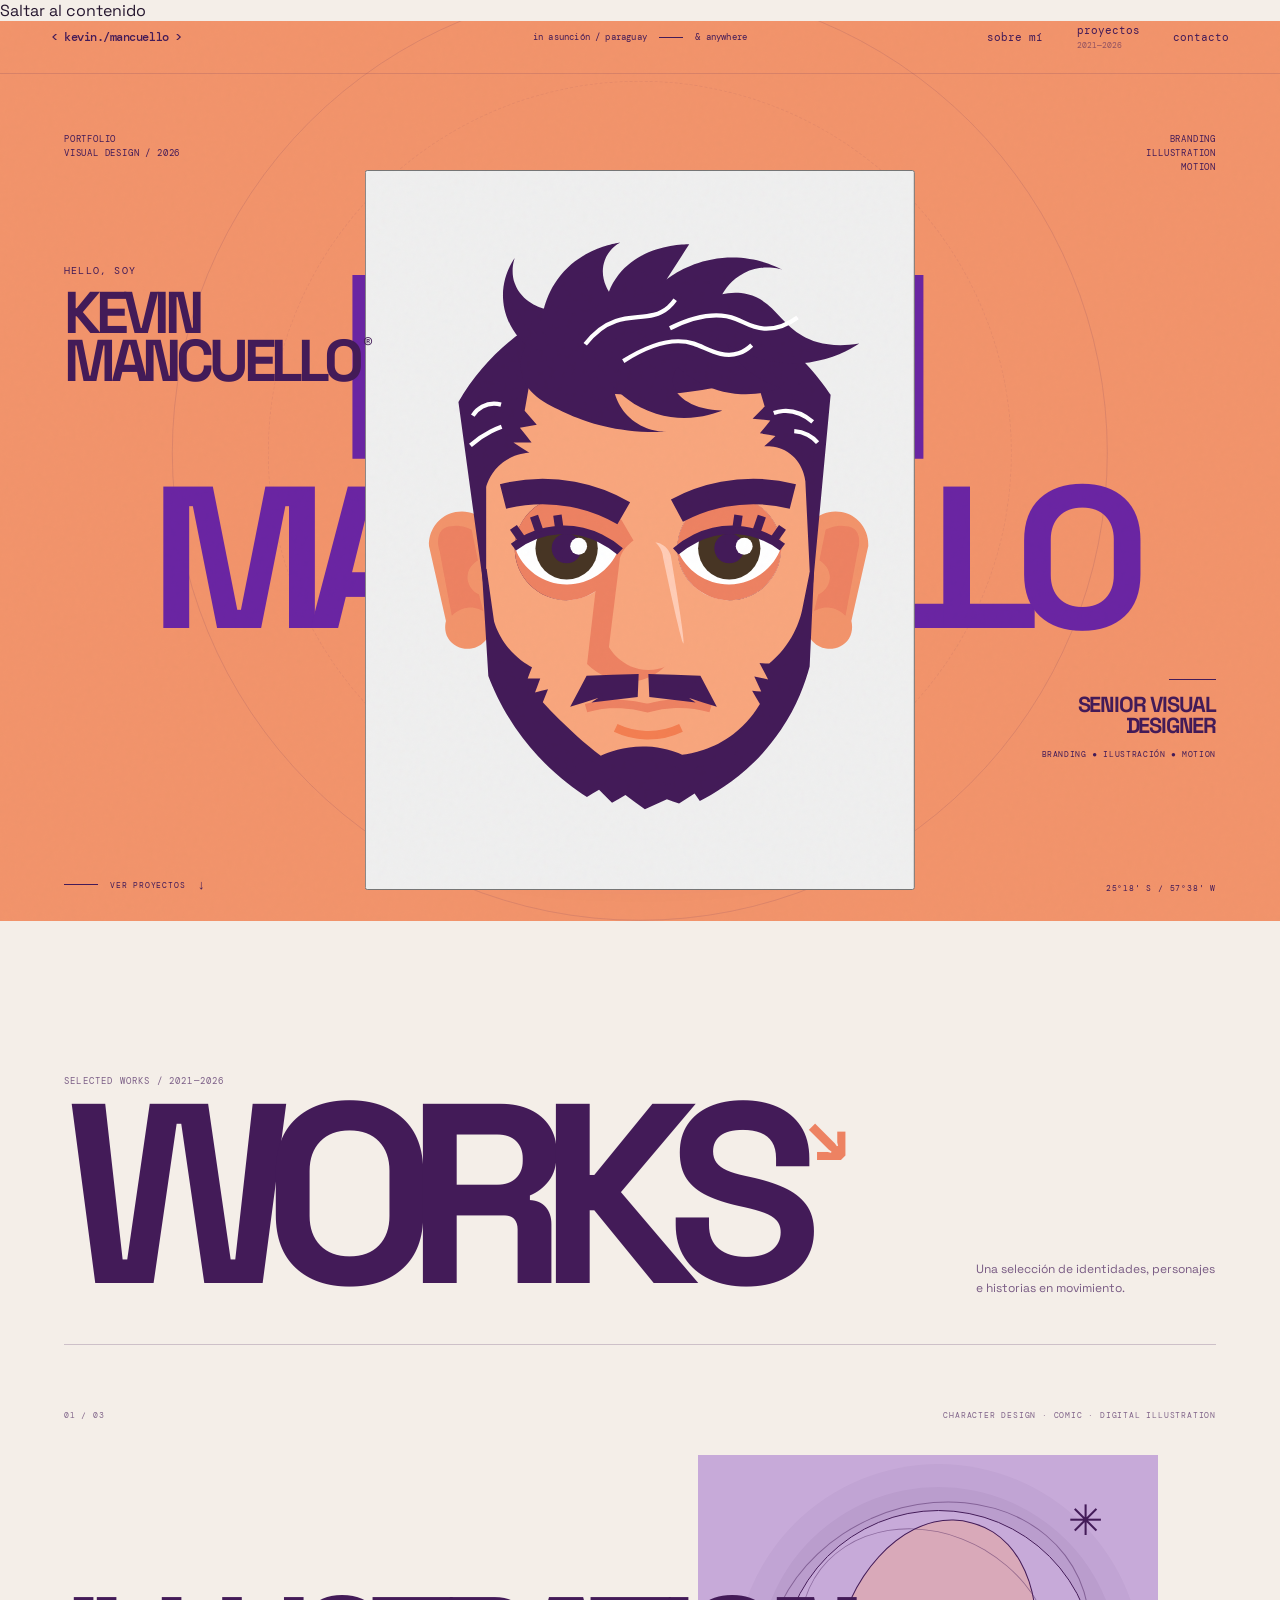
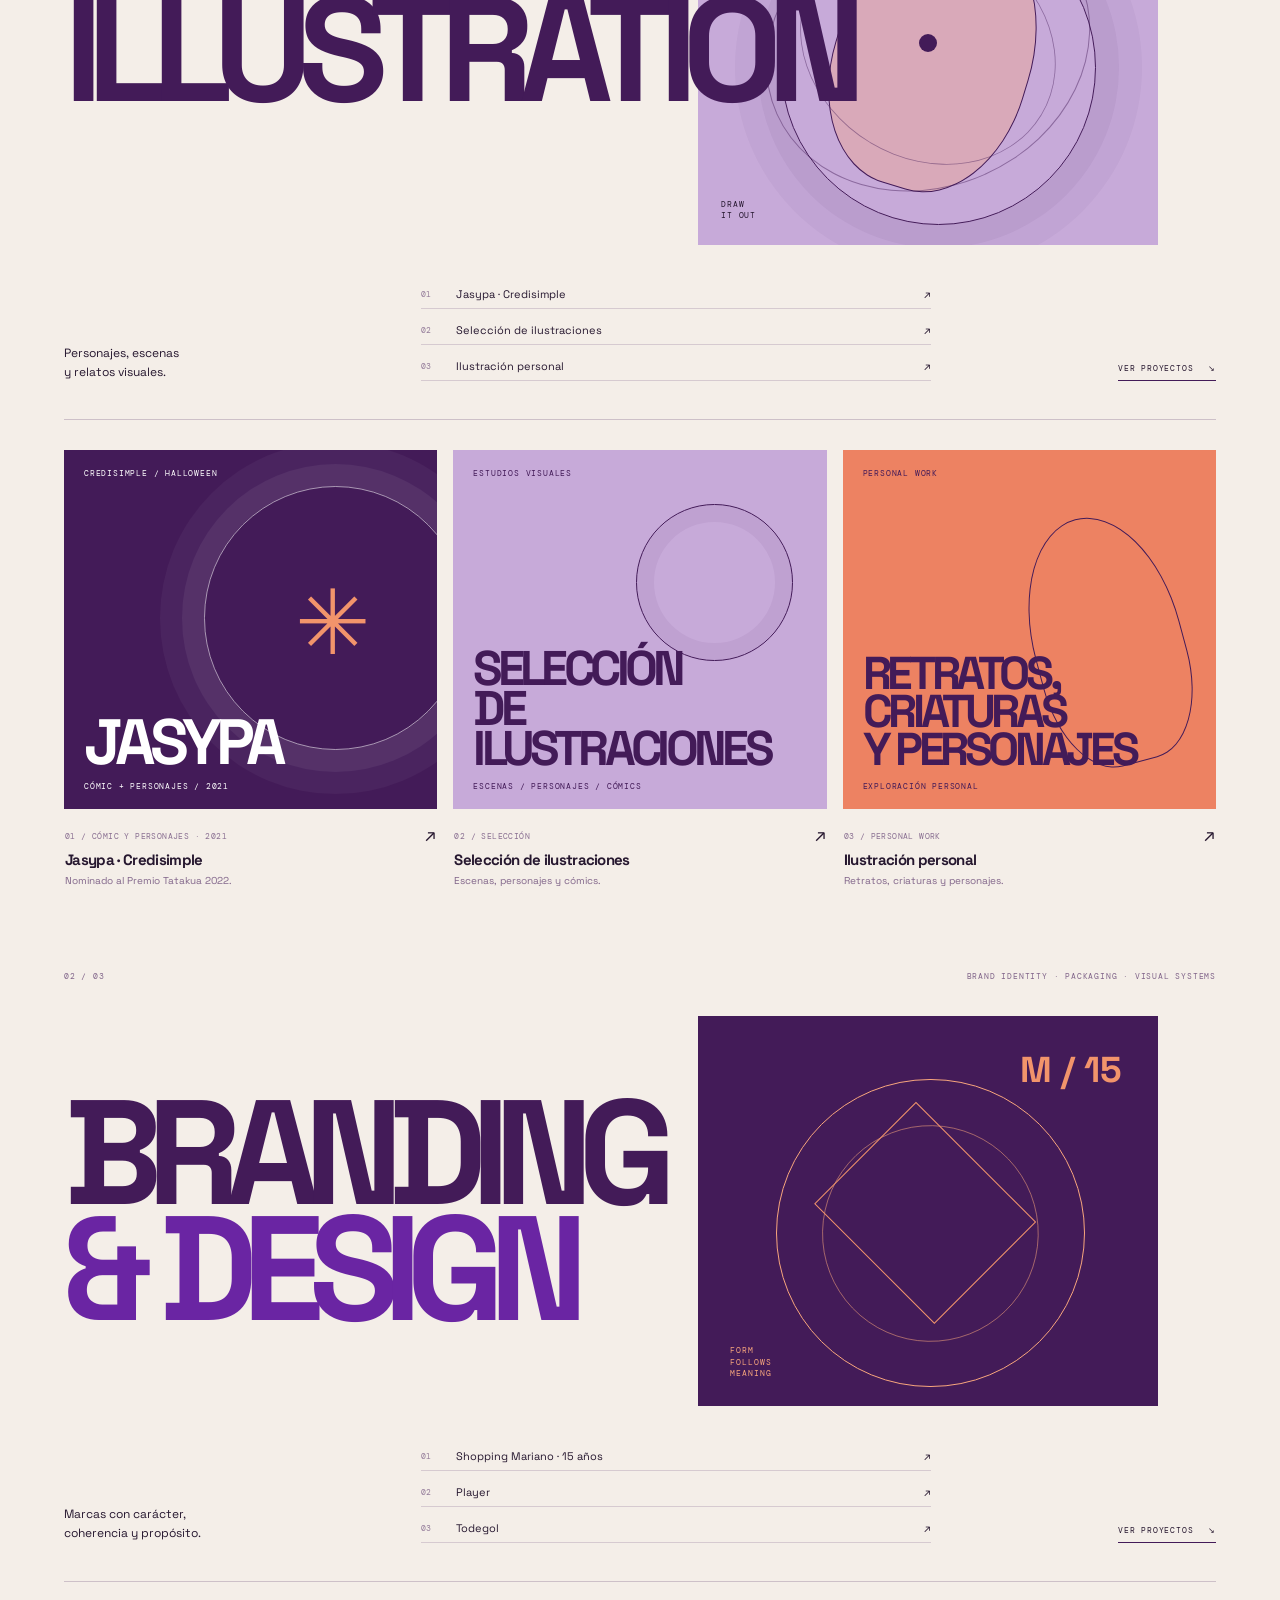
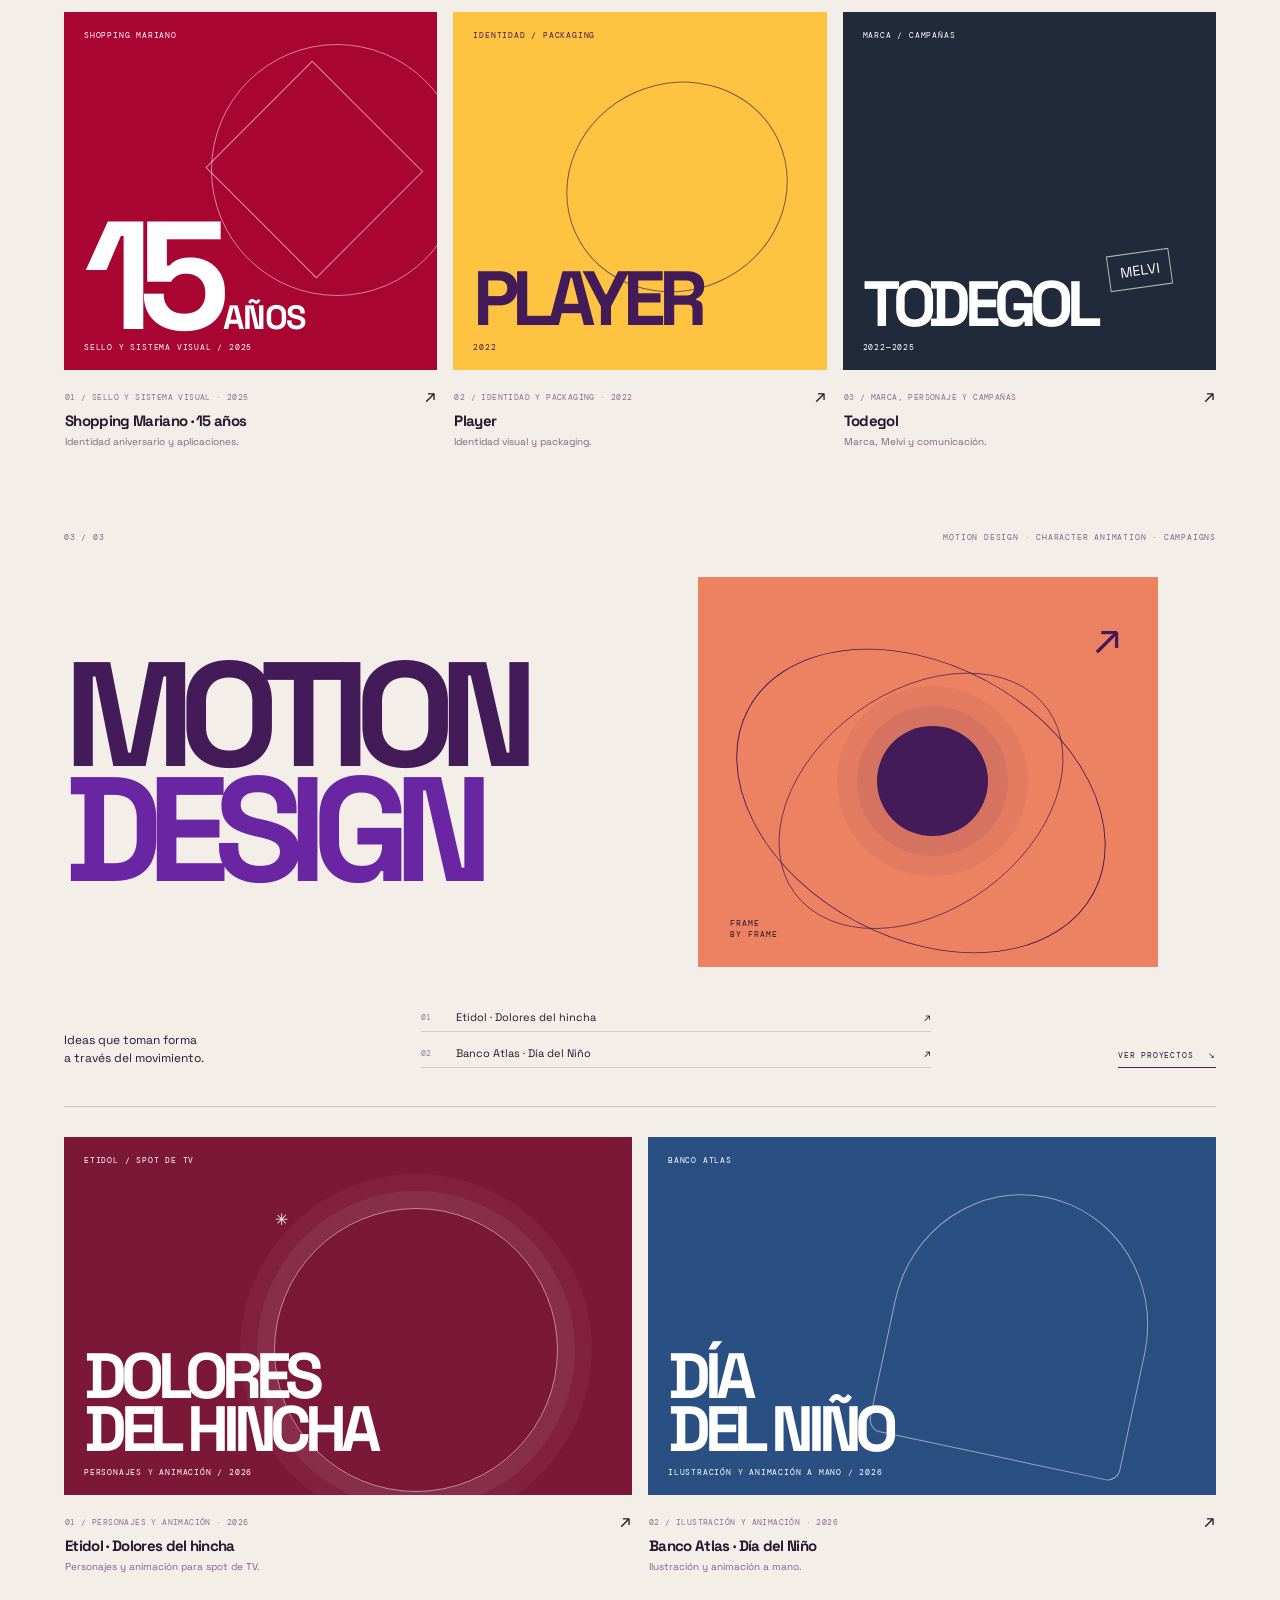
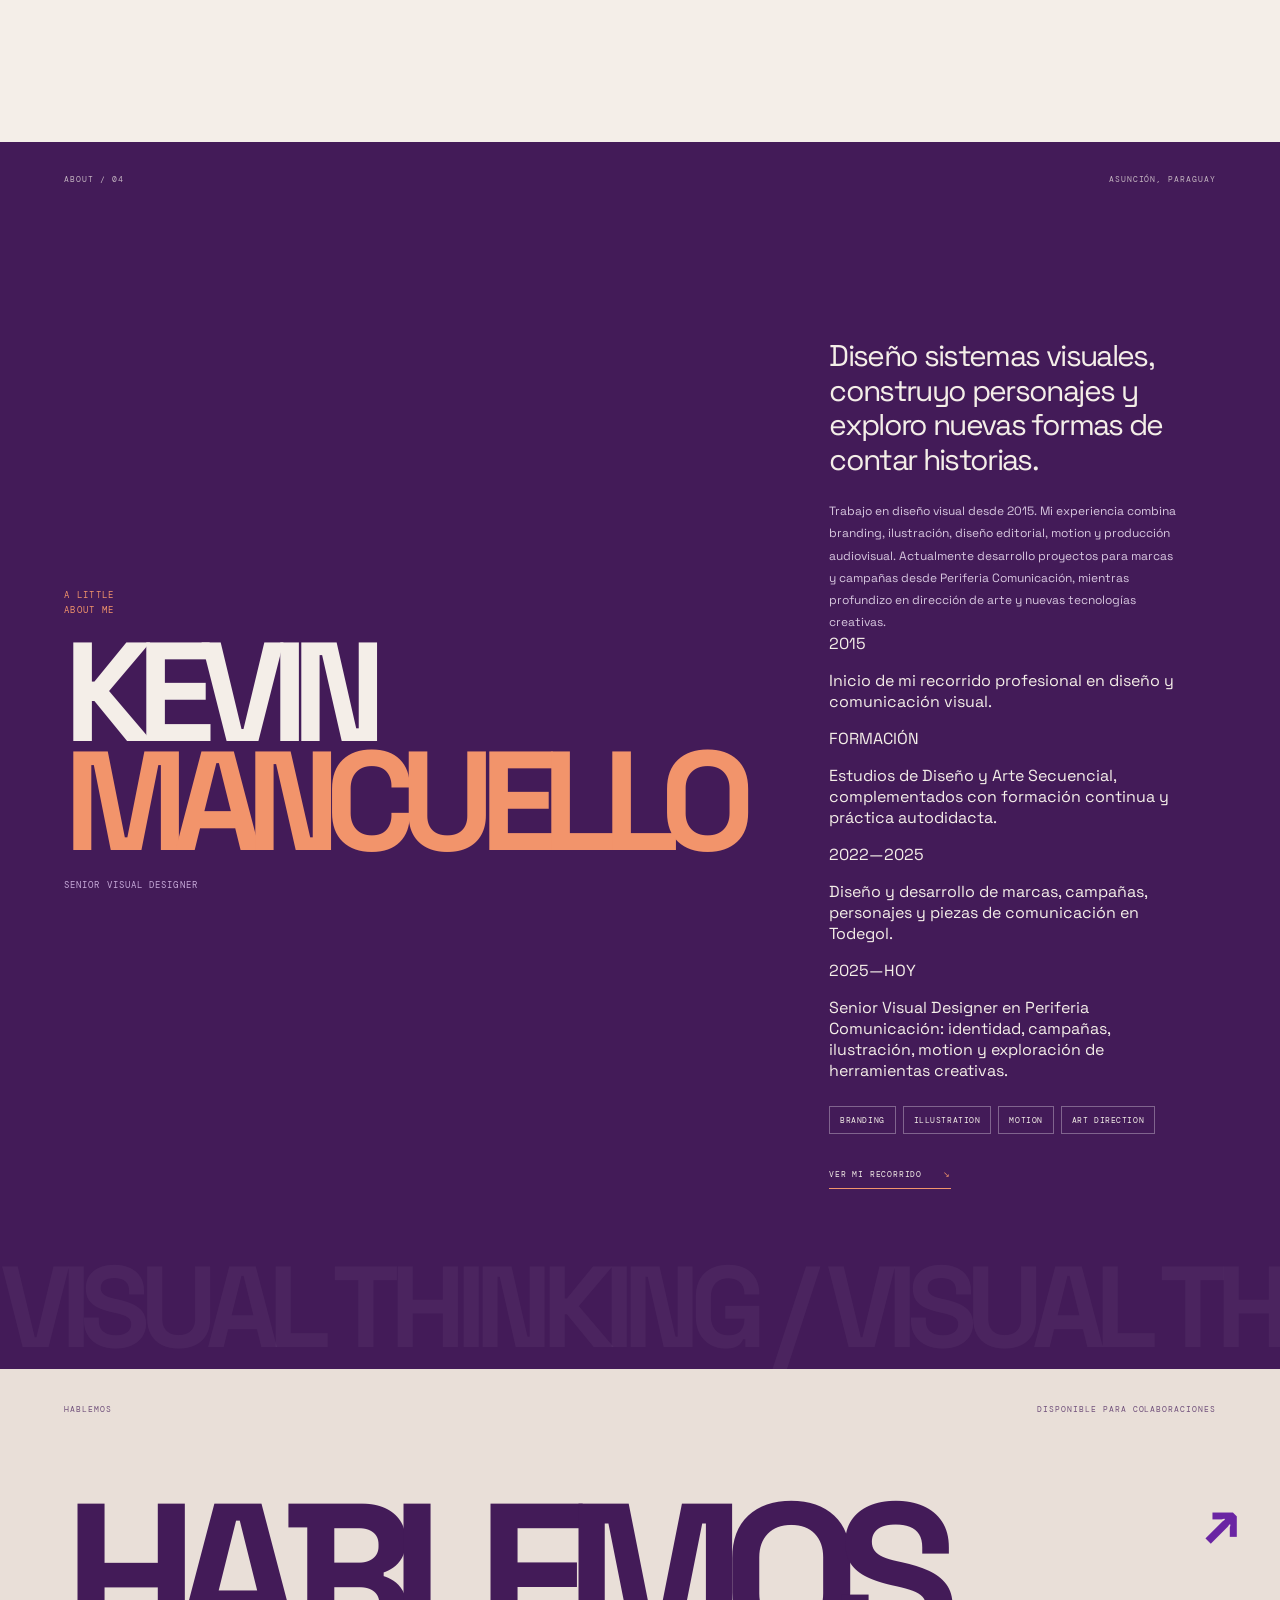
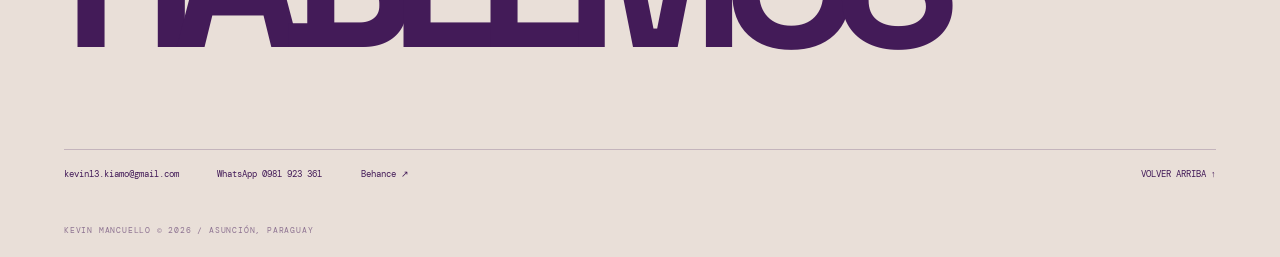
==== commit 5f50a8cb: "Improve portfolio content and accessibility" ====
--- a/index.html
+++ b/index.html
@@ -4,7 +4,14 @@
   <meta charset="utf-8">
   <meta name="viewport" content="width=device-width, initial-scale=1">
   <meta name="theme-color" content="#f2946b">
-  <meta name="description" content="Kevin Mancuello — Senior Visual Designer. Branding, ilustración y motion. Asunción, Paraguay.">
+  <meta name="description" content="Kevin Mancuello, Senior Visual Designer e ilustrador en Asunción, Paraguay. Branding, ilustración, motion design y dirección de arte.">
+  <meta property="og:type" content="website">
+  <meta property="og:title" content="Kevin Mancuello — Senior Visual Designer">
+  <meta property="og:description" content="Branding, ilustración, motion design y dirección de arte. Asunción, Paraguay.">
+  <meta property="og:url" content="https://kiamo13.github.io/Kevin-Mancuello/">
+  <meta name="twitter:card" content="summary">
+  <link rel="canonical" href="https://kiamo13.github.io/Kevin-Mancuello/">
+  <link rel="icon" type="image/svg+xml" href="favicon.svg">
   <title>Kevin Mancuello — Senior Visual Designer</title>
   <link rel="preconnect" href="https://fonts.googleapis.com">
   <link rel="preconnect" href="https://fonts.gstatic.com" crossorigin>
@@ -13,20 +20,21 @@
   <script src="script.js" defer></script>
 </head>
 <body>
+  <a class="skip-link" href="#top">Saltar al contenido</a>
   <header class="topbar">
     <a class="brand-code" href="#top" aria-label="Kevin Mancuello, inicio">&lt; kevin./mancuello &gt;</a>
     <p class="location-line">in asunción / paraguay <span></span> & anywhere</p>
     <nav class="main-nav" aria-label="Navegación principal">
-      <a href="#about">about</a>
-      <a href="#works">works <small>2021—2026</small></a>
-      <a href="#contact">talk to me</a>
+      <a href="#about">sobre mí</a>
+      <a href="#works">proyectos <small>2021—2026</small></a>
+      <a href="#contact">contacto</a>
     </nav>
     <button class="menu-toggle" type="button" aria-label="Abrir menú" aria-expanded="false">
       <span></span><span></span>
     </button>
   </header>
 
-  <main id="top">
+  <main id="top" tabindex="-1">
     <section class="hero" aria-labelledby="hero-title">
       <div class="hero-grain" aria-hidden="true"></div>
       <div class="hero-meta hero-meta-left">PORTFOLIO<br>VISUAL DESIGN / 2026</div>
@@ -52,13 +60,13 @@
         <div class="character-shadow"></div>
         <div class="character-ring ring-a"></div>
         <div class="character-ring ring-b"></div>
-        <div id="avatar-stage" class="avatar-stage" tabindex="0" role="button" aria-label="Avatar interactivo. Haz clic para sonreír.">
+        <button id="avatar-stage" class="avatar-stage" type="button" aria-label="Retrato interactivo: activar sonrisa.">
           <div id="avatar-mount" class="avatar-mount" aria-hidden="true"></div>
-        </div>
+        </button>
         <span class="character-index">[01 — SELF PORTRAIT]</span>
       </div>
 
-      <a class="hero-scroll" href="#works"><span class="scroll-line"></span> SCROLL TO EXPLORE <span>↓</span></a>
+      <a class="hero-scroll" href="#works"><span class="scroll-line"></span> VER PROYECTOS <span>↓</span></a>
       <div class="hero-coordinate">25°18' S / 57°38' W</div>
     </section>
 
@@ -192,9 +200,15 @@
         </div>
         <div class="about-text">
           <p class="about-lead">Diseño sistemas visuales, construyo personajes y exploro nuevas formas de contar historias.</p>
-          <p>Soy diseñador visual en Asunción, Paraguay. Mi trabajo cruza branding, ilustración y motion, con especial interés en la dirección de arte y las nuevas tecnologías creativas.</p>
+          <p>Trabajo en diseño visual desde 2015. Mi experiencia combina branding, ilustración, diseño editorial, motion y producción audiovisual. Actualmente desarrollo proyectos para marcas y campañas desde Periferia Comunicación, mientras profundizo en dirección de arte y nuevas tecnologías creativas.</p>
+          <div class="about-timeline" id="about-timeline" aria-label="Recorrido profesional">
+            <div><span>2015</span><p>Inicio de mi recorrido profesional en diseño y comunicación visual.</p></div>
+            <div><span>FORMACIÓN</span><p>Estudios de Diseño y Arte Secuencial, complementados con formación continua y práctica autodidacta.</p></div>
+            <div><span>2022—2025</span><p>Diseño y desarrollo de marcas, campañas, personajes y piezas de comunicación en Todegol.</p></div>
+            <div><span>2025—HOY</span><p>Senior Visual Designer en Periferia Comunicación: identidad, campañas, ilustración, motion y exploración de herramientas creativas.</p></div>
+          </div>
           <div class="about-tags"><span>BRANDING</span><span>ILLUSTRATION</span><span>MOTION</span><span>ART DIRECTION</span></div>
-          <a class="about-link" href="mailto:kevin13.kiamo@gmail.com">MORE ABOUT ME / LET'S TALK <span>↗</span></a>
+          <a class="about-link" href="#about-timeline">VER MI RECORRIDO <span>↘</span></a>
         </div>
       </div>
       <div class="about-giant" aria-hidden="true">VISUAL THINKING / VISUAL THINKING /</div>
@@ -202,13 +216,13 @@
   </main>
 
   <footer class="footer" id="contact">
-    <div class="footer-topline"><span>LET'S TALK</span><span>OPEN FOR COLLABORATION</span></div>
+    <div class="footer-topline"><span>HABLEMOS</span><span>DISPONIBLE PARA COLABORACIONES</span></div>
     <a class="footer-email" href="mailto:kevin13.kiamo@gmail.com">HABLEMOS<span>↗</span></a>
     <div class="footer-links">
       <a href="mailto:kevin13.kiamo@gmail.com">kevin13.kiamo@gmail.com</a>
       <a href="https://wa.me/595981923361" target="_blank" rel="noreferrer">WhatsApp 0981 923 361</a>
       <a href="https://www.behance.net/kevinmancuello" target="_blank" rel="noreferrer">Behance ↗</a>
-      <a href="#top">BACK TO TOP ↑</a>
+      <a href="#top">VOLVER ARRIBA ↑</a>
     </div>
     <p class="footer-copyright">KEVIN MANCUELLO © 2026 / ASUNCIÓN, PARAGUAY</p>
   </footer>
--- a/styles.css
+++ b/styles.css
@@ -1,186 +1,198 @@
 :root{
-  --paper:#f5f2ed;
-  --paper-deep:#eae5dd;
-  --ink:#211b25;
-  --muted:#77717b;
-  --line:rgba(33,27,37,.16);
-  --plum:#4a1e61;
-  --violet:#7a42a0;
-  --orange:#f08c69;
-  --lilac:#cbb5df;
+  --paper:#f4eee8;
+  --paper-2:#e9dfd8;
+  --ink:#26172f;
+  --plum:#431b58;
+  --violet:#6a25a3;
+  --peach:#f2946b;
+  --peach-light:#f8a67d;
+  --coral:#ed8262;
+  --lilac:#c7aad9;
+  --line:rgba(67,27,88,.22);
   --mono:"DM Mono",monospace;
-  --sans:"Manrope",Arial,sans-serif;
+  --display:"Space Grotesk",Arial,sans-serif;
 }
 *{box-sizing:border-box}
-html{scroll-behavior:smooth;scroll-padding-top:88px}
-body{margin:0;background:var(--paper);color:var(--ink);font-family:var(--sans);-webkit-font-smoothing:antialiased}
+html{scroll-behavior:smooth;scroll-padding-top:84px}
+body{margin:0;background:var(--paper);color:var(--ink);font-family:var(--display);-webkit-font-smoothing:antialiased}
 a{color:inherit;text-decoration:none}
 button{font:inherit}
-.site-header{height:76px;padding:0 clamp(22px,5vw,78px);display:flex;align-items:center;justify-content:space-between;border-bottom:1px solid var(--line);background:rgba(245,242,237,.93);backdrop-filter:blur(14px);position:sticky;top:0;z-index:20}
-.wordmark{display:flex;align-items:center;gap:11px;font-size:13px;font-weight:800;letter-spacing:-.04em}
-.wordmark-mark{width:30px;height:30px;display:grid;place-items:center;background:var(--plum);color:white;border-radius:50%;font-family:var(--mono);font-size:10px;letter-spacing:-.08em}
-.main-nav{display:flex;align-items:center;gap:clamp(18px,3vw,42px);margin-left:auto;margin-right:clamp(24px,4vw,58px)}
-.main-nav a,.header-contact{font-size:11px;font-weight:700;transition:color .2s ease}
-.main-nav a:hover,.header-contact:hover{color:var(--violet)}
-.header-contact{border-bottom:1px solid var(--ink);padding:7px 0}
-.header-contact span{margin-left:10px}
-.menu-toggle{display:none;border:0;background:none;padding:8px}
-.menu-toggle span{display:block;width:22px;height:1px;background:var(--ink);margin:5px}
-.hero{min-height:calc(100svh - 76px);padding:clamp(50px,8vh,100px) clamp(22px,9vw,140px) 68px;display:grid;grid-template-columns:minmax(0,1fr) minmax(360px,.92fr);align-items:center;gap:5vw;position:relative;overflow:hidden}
-.hero:before{content:"";position:absolute;width:53vw;height:53vw;max-width:780px;max-height:780px;border-radius:50%;border:1px solid rgba(74,30,97,.08);right:-8vw;top:4%;pointer-events:none}
-.hero-copy{position:relative;z-index:1;padding-bottom:30px}
-.eyebrow{font:10px var(--mono);letter-spacing:.08em;text-transform:uppercase;color:var(--muted);margin:0 0 28px}
-.eyebrow-dot{display:inline-block;width:7px;height:7px;background:var(--orange);border-radius:50%;margin-right:9px;vertical-align:1px}
-.hero h1{font-size:clamp(64px,9.2vw,142px);line-height:.82;letter-spacing:-.09em;font-weight:700;margin:0 0 28px}
-.hero h1 span,.section-heading h2 span,.work-intro h2 span,.about-section h2 span{color:var(--violet)}
-.hero-role{font-size:clamp(16px,1.7vw,22px);font-weight:700;letter-spacing:-.04em;margin:0 0 14px}
-.hero-intro{font-size:14px;line-height:1.8;color:#68616d;margin:0;max-width:350px}
-.hero-actions{display:flex;align-items:center;gap:27px;margin-top:34px}
-.button{min-height:46px;padding:0 19px;display:inline-flex;align-items:center;gap:24px;font-size:11px;font-weight:800;transition:transform .2s ease,background .2s ease}
-.button:hover{transform:translateY(-3px)}
-.button-dark{background:var(--ink);color:white}
-.button-dark:hover{background:var(--plum)}
-.button-light{background:var(--paper);color:var(--ink);margin-top:34px}
-.text-link{font-size:11px;font-weight:800;border-bottom:1px solid var(--ink);padding:8px 0}
-.text-link span{margin-left:8px}
-.hero-categories{display:flex;align-items:center;gap:12px;margin-top:62px;font:10px var(--mono);text-transform:uppercase;letter-spacing:.06em;color:#8e8791}
-.hero-categories a{color:var(--ink);transition:color .2s}
-.hero-categories a:hover{color:var(--violet)}
-.hero-visual{position:relative;z-index:1;justify-self:center;width:min(100%,590px)}
-.avatar-frame{height:clamp(450px,68vh,680px);position:relative;display:grid;place-items:center}
-.avatar-mount{width:100%;height:100%;display:grid;place-items:center;position:relative;z-index:2}
-.avatar-mount svg{display:block;width:100%;height:100%;max-height:650px;overflow:visible}
-.avatar-stage{width:100%;height:100%;cursor:crosshair;outline:none;position:relative;z-index:3;touch-action:pan-y}
-.avatar-orbit{position:absolute;border:1px solid rgba(74,30,97,.12);border-radius:50%;pointer-events:none}
-.orbit-one{width:86%;aspect-ratio:1;left:7%;top:7%}
-.orbit-two{width:68%;aspect-ratio:1;left:16%;top:16%;border-style:dashed;opacity:.55}
-.avatar-note{position:absolute;z-index:4;font:9px var(--mono);letter-spacing:.1em;color:#877d8c}
-.note-top{top:8%;left:2%}
-.note-bottom{bottom:6%;right:0}
-.visual-caption{text-align:center;font-size:10px;color:var(--muted);letter-spacing:.03em;margin:2px 0 0}
-.scroll-cue{position:absolute;bottom:25px;left:clamp(22px,9vw,140px);display:flex;align-items:center;gap:11px;font:9px var(--mono);letter-spacing:.08em;text-transform:uppercase;color:var(--muted)}
-.scroll-cue span{width:25px;height:1px;background:var(--orange)}
-.section-shell{padding-left:clamp(22px,9vw,140px);padding-right:clamp(22px,9vw,140px)}
-.work-intro{padding-top:128px;padding-bottom:85px;display:flex;justify-content:space-between;align-items:flex-end;border-top:1px solid var(--line)}
-.work-intro .eyebrow{margin-bottom:23px}
-.work-intro h2,.section-heading h2,.about-section h2{font-size:clamp(48px,6.6vw,92px);line-height:.91;letter-spacing:-.075em;margin:0;font-weight:700}
-.section-intro-copy{max-width:330px;color:#756d78;font-size:13px;line-height:1.85;margin:0 2vw 5px 40px}
-.category-section{padding-top:82px;padding-bottom:110px}
-.section-tinted{background:var(--paper-deep)}
-.section-heading{display:flex;align-items:flex-end;justify-content:space-between;margin-bottom:46px}
-.section-heading .eyebrow{margin-bottom:22px}
-.section-heading>p{max-width:280px;color:#776f79;font-size:12px;line-height:1.8;margin:0 0 6px 35px}
-.section-heading h2{font-size:clamp(44px,5.7vw,76px)}
-.project-grid{display:grid;gap:26px}
-.project-grid-three{grid-template-columns:repeat(3,minmax(0,1fr))}
-.project-grid-two{grid-template-columns:repeat(2,minmax(0,1fr))}
-.project-card{min-width:0}
-.project-cover{aspect-ratio:1.18/1;display:flex;flex-direction:column;position:relative;overflow:hidden;padding:22px 24px;color:white;isolation:isolate;transition:transform .35s cubic-bezier(.2,.7,.2,1)}
-.project-cover:hover{transform:translateY(-5px)}
-.cover-index{font:10px var(--mono);position:relative;z-index:2;opacity:.8}
-.cover-kicker{font:9px var(--mono);letter-spacing:.12em;position:relative;z-index:2;margin-top:13px}
-.cover-title{font-size:clamp(35px,5vw,65px);font-weight:800;line-height:.82;letter-spacing:-.09em;position:relative;z-index:2;margin:auto 0 16px}
-.cover-title-small{font-size:clamp(28px,3.6vw,48px);line-height:.9}
-.cover-foot{font:8px var(--mono);letter-spacing:.1em;position:relative;z-index:2;margin-top:auto}
-.cover-stamp{position:absolute;right:22px;top:22px;border:1px solid rgba(255,255,255,.5);padding:8px 10px;font:9px var(--mono);line-height:1.35;transform:rotate(7deg)}
-.cover-j{background:#412052}
-.cover-j:before{content:"";position:absolute;width:64%;aspect-ratio:1;border:1px solid rgba(255,255,255,.3);border-radius:50%;right:-6%;top:12%;box-shadow:0 0 0 22px rgba(255,255,255,.05),0 0 0 44px rgba(255,255,255,.04)}
-.cover-j:after{content:"";position:absolute;width:120px;height:160px;border:1px solid rgba(255,255,255,.45);border-radius:48% 48% 40% 40%;right:18%;top:25%;transform:rotate(13deg);background:rgba(255,255,255,.06)}
-.cover-illustration{background:#b9a1ce;color:#25162d}
-.cover-illustration:before,.cover-illustration:after{content:"";position:absolute;border:1px solid rgba(37,22,45,.45);border-radius:50%;width:48%;aspect-ratio:1;right:6%;top:19%}
-.cover-illustration:after{width:30%;right:25%;top:36%;background:rgba(255,255,255,.16)}
-.cover-personal{background:#e78c6d;color:#321c2c}
-.cover-personal:before{content:"";position:absolute;width:64%;height:110%;border:1px solid rgba(50,28,44,.55);border-radius:50% 50% 34% 34%;right:-4%;top:13%;transform:rotate(-18deg)}
-.cover-personal:after{content:"";position:absolute;width:28%;height:28%;border:1px solid rgba(50,28,44,.55);border-radius:50%;right:22%;top:28%}
-.cover-mariano{background:#a20b38}
-.cover-mariano:before{content:"";position:absolute;width:75%;aspect-ratio:1;border:1px solid rgba(255,255,255,.34);border-radius:50%;right:-12%;top:9%}
-.cover-number{font-size:clamp(100px,14vw,180px);line-height:.72;font-weight:800;letter-spacing:-.12em;margin:auto 0 0;position:relative;z-index:2}
-.cover-mariano .cover-title{margin-top:8px}
-.cover-player{background:#f1b735;color:#29202a}
-.cover-player:before{content:"";position:absolute;width:76%;height:48%;border:1px solid rgba(41,32,42,.5);border-radius:50%;right:-2%;top:20%;transform:rotate(-25deg)}
-.cover-player:after{content:"";position:absolute;width:45%;height:45%;border:1px solid rgba(41,32,42,.45);border-radius:50%;right:18%;top:23%}
-.cover-todegol{background:#202a3a}
-.cover-todegol:before{content:"";position:absolute;width:70%;height:70%;border:1px solid rgba(255,255,255,.36);border-radius:50%;right:-5%;top:18%;box-shadow:inset 0 0 0 18px rgba(255,255,255,.04)}
-.cover-tag{position:absolute;right:20px;bottom:23%;border:1px solid rgba(255,255,255,.6);padding:8px 12px;font:10px var(--mono);z-index:2;transform:rotate(-8deg)}
-.cover-etidol{background:#7c1837}
-.cover-etidol:before{content:"";position:absolute;width:60%;aspect-ratio:1;border-radius:50%;border:1px solid rgba(255,255,255,.45);right:10%;top:17%;box-shadow:0 0 0 17px rgba(255,255,255,.06),0 0 0 34px rgba(255,255,255,.04)}
-.cover-atlas{background:#294f83}
-.cover-atlas:before{content:"";position:absolute;width:65%;height:80%;border:1px solid rgba(255,255,255,.4);right:7%;top:12%;border-radius:50% 50% 4% 4%;transform:rotate(12deg)}
-.project-meta{display:flex;justify-content:space-between;gap:15px;align-items:flex-start;margin-top:19px}
-.project-type{font:9px var(--mono);color:var(--muted);margin:0 0 8px}
-.project-meta h3{font-size:17px;letter-spacing:-.045em;margin:0;font-weight:800}
-.project-arrow{font-size:19px;line-height:1;color:var(--violet)}
-.project-note{font-size:11px;line-height:1.7;color:#766f79;max-width:370px;margin:12px 0 15px}
-.asset-status{font:8px var(--mono);text-transform:uppercase;letter-spacing:.08em;color:#9a909b;border-top:1px solid var(--line);padding-top:11px;display:block}
-.about-section{background:var(--plum);color:var(--paper);padding:115px 0 122px}
-.about-grid{display:grid;grid-template-columns:1fr 1fr;gap:9vw}
-.about-section .eyebrow{color:#c9b4d6;margin-bottom:24px}
-.about-section h2 span{color:#dfa58d}
-.about-copy{max-width:480px;padding-top:18px}
-.about-lead{font-size:20px;font-weight:700;letter-spacing:-.04em;margin:0 0 18px}
-.about-copy>p:not(.about-lead){font-size:13px;line-height:1.9;color:#d2c4d9;margin:0;max-width:420px}
-.about-specialties{display:flex;flex-wrap:wrap;gap:8px;margin-top:26px}
-.about-specialties span{border:1px solid rgba(255,255,255,.3);padding:8px 11px;font:9px var(--mono);color:#e4d8e9}
-.site-footer{padding:34px clamp(22px,9vw,140px) 27px;background:#1d1721;color:var(--paper)}
-.footer-top{display:flex;justify-content:space-between;align-items:flex-start;padding-bottom:35px;border-bottom:1px solid rgba(255,255,255,.18)}
-.footer-name{font-size:24px;font-weight:800;letter-spacing:-.07em}
-.footer-name span{font:9px var(--mono);color:#a99eac;letter-spacing:0;margin-left:12px}
-.footer-top p{font:9px var(--mono);line-height:1.8;color:#b9aebb;text-align:right;margin:0}
-.footer-bottom{display:flex;gap:24px;align-items:center;flex-wrap:wrap;padding-top:20px;font-size:10px;color:#d0c7d2}
-.footer-bottom a:hover{color:#efa98c}
-.back-top{margin-left:auto}
-@media(min-width:1500px){.hero{padding-left:max(9vw,calc((100vw - 1450px)/2));padding-right:max(9vw,calc((100vw - 1450px)/2))}}
-@media(max-width:900px){
- .hero{grid-template-columns:1fr 1fr;padding-left:5vw;padding-right:5vw;gap:2vw}
- .hero h1{font-size:clamp(66px,10vw,104px)}
- .avatar-frame{height:540px}
- .section-shell{padding-left:5vw;padding-right:5vw}
- .site-footer{padding-left:5vw;padding-right:5vw}
- .project-grid-three{gap:18px}
- .project-cover{padding:16px}
- .project-meta h3{font-size:15px}
-}
-@media(max-width:700px){
- .site-header{height:66px;padding:0 20px}
- .wordmark-name{font-size:12px}
- .main-nav{display:none;position:absolute;top:65px;left:0;right:0;background:var(--paper);border-bottom:1px solid var(--line);padding:20px;flex-direction:column;align-items:flex-start;gap:20px;margin:0}
- .main-nav.is-open{display:flex}
- .header-contact{margin-left:auto;margin-right:14px;font-size:10px}
- .menu-toggle{display:block}
- .hero{min-height:auto;padding:68px 23px 70px;grid-template-columns:1fr;gap:8px}
- .hero-copy{padding-bottom:0}
- .hero h1{font-size:clamp(72px,18vw,120px)}
- .hero-categories{margin-top:38px}
- .hero-visual{width:min(100%,480px);margin:0 auto}
- .avatar-frame{height:min(112vw,520px);min-height:390px}
- .visual-caption{margin-top:-2px}
- .scroll-cue{display:none}
- .work-intro{padding-top:85px;padding-bottom:65px;display:block}
- .work-intro h2,.section-heading h2{font-size:clamp(50px,13vw,76px)}
- .section-intro-copy{margin:25px 0 0;max-width:400px}
- .category-section{padding-top:64px;padding-bottom:78px}
- .section-heading{display:block;margin-bottom:32px}
- .section-heading>p{margin:20px 0 0;max-width:350px}
- .project-grid-three,.project-grid-two{grid-template-columns:1fr;gap:34px}
- .project-cover{aspect-ratio:1.18/1;padding:22px}
- .cover-title{font-size:clamp(48px,12vw,75px)}
- .cover-title-small{font-size:clamp(38px,9vw,56px)}
- .cover-number{font-size:150px}
- .project-meta h3{font-size:18px}
- .about-section{padding:80px 0}
- .about-grid{grid-template-columns:1fr;gap:28px}
- .about-copy{padding-top:0}
- .about-section h2{font-size:clamp(65px,16vw,90px)}
- .footer-top{padding-bottom:25px}
- .footer-bottom{gap:14px 20px}
- .back-top{margin-left:0;width:100%;padding-top:8px}
-}
-@media(prefers-reduced-motion:reduce){
- html{scroll-behavior:auto}
- *,*::before,*::after{transition-duration:.01ms!important;animation-duration:.01ms!important;scroll-behavior:auto!important}
-}
-/* Inline SVG animation layers */
+::selection{background:var(--plum);color:var(--peach)}
+.topbar{
+  position:absolute;top:0;left:0;right:0;z-index:30;
+  min-height:74px;padding:0 clamp(20px,4vw,62px);
+  display:grid;grid-template-columns:1fr 1.2fr 1fr;align-items:center;
+  color:var(--plum);border-bottom:1px solid rgba(67,27,88,.15);
+}
+.brand-code{font:500 12px var(--mono);letter-spacing:-.04em;white-space:nowrap}
+.location-line{justify-self:center;font:9px var(--mono);text-transform:lowercase;letter-spacing:.02em;margin:0;white-space:nowrap}
+.location-line span{display:inline-block;width:24px;height:1px;background:currentColor;vertical-align:middle;margin:0 7px}
+.main-nav{justify-self:end;display:flex;align-items:center;gap:clamp(17px,2.6vw,38px)}
+.main-nav a{font:11px var(--mono);text-transform:lowercase;transition:opacity .2s}
+.main-nav a:hover{opacity:.55}
+.main-nav small{display:block;font:8px var(--mono);opacity:.55;margin-top:3px}
+.menu-toggle{display:none;border:0;background:transparent;padding:8px}
+.menu-toggle span{display:block;width:22px;height:1px;background:var(--plum);margin:5px}
+
+/* HERO — bold typography, central character and a compact information layer. */
+.hero{
+  position:relative;isolation:isolate;overflow:hidden;
+  min-height:max(760px,100svh);height: min(960px,100svh);
+  background:var(--peach);color:var(--plum);
+}
+.hero:before,.hero:after{content:"";position:absolute;pointer-events:none;border:1px solid rgba(67,27,88,.12);border-radius:50%;z-index:-1}
+.hero:before{width:min(73vw,1020px);aspect-ratio:1;left:50%;top:48%;transform:translate(-50%,-50%)}
+.hero:after{width:min(58vw,810px);aspect-ratio:1;left:50%;top:48%;transform:translate(-50%,-50%);border-style:dashed;opacity:.55}
+.hero-grain{position:absolute;inset:0;pointer-events:none;opacity:.13;z-index:8;background-image:url("data:image/svg+xml,%3Csvg viewBox='0 0 180 180' xmlns='http://www.w3.org/2000/svg'%3E%3Cfilter id='n'%3E%3CfeTurbulence type='fractalNoise' baseFrequency='.9' numOctaves='3' stitchTiles='stitch'/%3E%3C/filter%3E%3Crect width='100%25' height='100%25' filter='url(%23n)' opacity='.22'/%3E%3C/svg%3E");mix-blend-mode:multiply}
+.hero-meta{position:absolute;top:112px;z-index:9;font:9px/1.55 var(--mono);letter-spacing:.09em}
+.hero-meta-left{left:clamp(22px,5vw,76px)}
+.hero-meta-right{right:clamp(22px,5vw,76px);text-align:right}
+.hero-giant{
+  position:absolute;z-index:1;left:50%;top:48%;width:100%;
+  transform:translate(-50%,-50%);display:flex;flex-direction:column;
+  align-items:center;pointer-events:none;white-space:nowrap;
+  color:var(--violet);font-weight:700;letter-spacing:-.105em;line-height:.72;
+  font-size:clamp(112px,20.5vw,310px);text-align:center;
+}
+.hero-giant span:first-child{transform:translateX(-.06em)}
+.hero-giant span:last-child{font-size:.77em;letter-spacing:-.105em;margin-top:.11em}
+.hero-greeting{position:absolute;z-index:7;left:clamp(22px,5vw,76px);top:clamp(205px,27vh,290px);pointer-events:none}
+.hero-kicker{font:10px var(--mono);letter-spacing:.12em;margin:0 0 12px}
+.hero-greeting h1{font-size:clamp(35px,4.6vw,68px);line-height:.82;letter-spacing:-.09em;margin:0;font-weight:700}
+.hero-greeting h1 span{font-size:.33em;vertical-align:top;margin-left:5px}
+.hero-role{position:absolute;z-index:7;right:clamp(22px,5vw,76px);bottom:clamp(140px,18vh,190px);text-align:right}
+.role-rule{display:block;width:47px;height:1px;background:var(--plum);margin:0 0 15px auto}
+.hero-role p{font-size:clamp(15px,1.7vw,22px);font-weight:700;line-height:.96;letter-spacing:-.055em;margin:0}
+.hero-role small{display:block;font:8px var(--mono);letter-spacing:.08em;margin-top:12px}
+.hero-character{
+  position:absolute;z-index:5;left:50%;bottom:3.5%;transform:translateX(-50%);
+  width:min(43vw,555px);height:80%;display:grid;place-items:center;
+}
+.character-shadow{position:absolute;bottom:4%;width:56%;height:6%;border-radius:50%;background:rgba(67,27,88,.15);filter:blur(20px)}
+.character-ring{position:absolute;border:1px solid rgba(67,27,88,.16);border-radius:50%;pointer-events:none}
+.ring-a{width:89%;aspect-ratio:1;top:9%}
+.ring-b{width:74%;aspect-ratio:1;top:16%;border-style:dashed;opacity:.6}
+.avatar-stage{position:absolute;inset:0;display:grid;place-items:center;cursor:crosshair;outline:none;touch-action:pan-y;z-index:4}
+.avatar-mount{position:relative;width:100%;height:100%;display:grid;place-items:center}
+.avatar-mount svg{width:100%;height:100%;max-height:100%;display:block;overflow:visible}
 .avatar-svg{overflow:visible}
+.avatar-stage:focus-visible{outline:1px solid var(--plum);outline-offset:-12px}
+.character-index{position:absolute;bottom:0;left:50%;transform:translateX(-50%);font:8px var(--mono);letter-spacing:.12em;white-space:nowrap}
+.hero-scroll{position:absolute;bottom:28px;left:clamp(22px,5vw,76px);z-index:9;display:flex;align-items:center;gap:12px;font:8px var(--mono);letter-spacing:.1em}
+.scroll-line{width:34px;height:1px;background:currentColor}
+.hero-scroll>span:last-child{font-size:13px}
+.hero-coordinate{position:absolute;bottom:28px;right:clamp(22px,5vw,76px);z-index:9;font:8px var(--mono);letter-spacing:.1em}
+
+/* WORKS — one large typographic divider followed by discipline bands. */
+.works-section{background:var(--paper);padding:clamp(80px,12vw,160px) clamp(20px,5vw,76px) clamp(90px,12vw,150px);overflow:hidden}
+.works-heading{position:relative;min-height:270px;padding-bottom:32px;border-bottom:1px solid var(--line)}
+.eyebrow{font:9px var(--mono);letter-spacing:.13em;text-transform:uppercase;margin:0 0 25px;color:rgba(67,27,88,.68)}
+.works-heading h2{font-size:clamp(105px,20vw,280px);line-height:.65;letter-spacing:-.115em;margin:0;font-weight:700;color:var(--plum)}
+.works-heading h2 span{font-size:.28em;vertical-align:top;margin-left:.18em;color:var(--coral)}
+.works-intro{position:absolute;right:0;bottom:34px;max-width:240px;font-size:12px;line-height:1.55;color:rgba(67,27,88,.7)}
+.discipline{margin-top:65px;padding:0 0 38px;border-bottom:1px solid var(--line)}
+.discipline-top,.discipline-bottom{display:flex;align-items:center;justify-content:space-between;gap:20px}
+.discipline-number,.discipline-tools{font:8px var(--mono);letter-spacing:.1em;text-transform:uppercase;color:rgba(67,27,88,.65)}
+.discipline-main{position:relative;min-height:clamp(270px,36vw,490px);display:flex;align-items:center;justify-content:space-between;overflow:hidden}
+.discipline-main h3{position:relative;z-index:2;font-size:clamp(64px,11.6vw,166px);line-height:.78;letter-spacing:-.105em;margin:0;font-weight:700;color:var(--plum)}
+.discipline-main h3 em{font-style:normal;color:var(--violet)}
+.discipline-art{position:absolute;right:5%;top:50%;transform:translateY(-50%);width:min(36vw,480px);height:min(31vw,390px);min-height:240px;overflow:hidden;isolation:isolate}
+.art-illustration{background:var(--lilac)}
+.art-illustration:before{content:"";position:absolute;width:68%;aspect-ratio:1;border:1px solid var(--plum);border-radius:50%;left:18%;top:14%;box-shadow:0 0 0 23px rgba(67,27,88,.05),0 0 0 46px rgba(67,27,88,.04)}
+.art-illustration:after{content:"";position:absolute;width:42%;height:70%;border:1px solid var(--plum);border-radius:49% 49% 44% 44%;left:30%;top:16%;transform:rotate(17deg);background:rgba(248,166,125,.35)}
+.art-orbit{position:absolute;z-index:2;border:1px solid rgba(67,27,88,.45);border-radius:50%;width:72%;height:72%;left:14%;top:13%;transform:rotate(-24deg)}
+.art-orbit:nth-child(2){transform:rotate(31deg) scale(.8)}
+.art-eye{position:absolute;z-index:3;width:18px;height:18px;border-radius:50%;background:var(--plum);left:48%;top:46%}
+.art-spark{position:absolute;z-index:4;right:12%;top:10%;font-size:42px;color:var(--plum)}
+.art-label{position:absolute;z-index:4;left:5%;bottom:6%;font:8px/1.4 var(--mono);letter-spacing:.12em}
+.art-branding{background:var(--plum)}
+.brand-orb{position:absolute;border:1px solid var(--peach-light);border-radius:50%;width:67%;aspect-ratio:1;top:16%;left:17%}
+.orb-two{transform:scale(.7) rotate(35deg);border-color:rgba(248,166,125,.7)}
+.brand-square{position:absolute;width:37%;height:37%;border:1px solid var(--peach);left:31%;top:32%;transform:rotate(45deg)}
+.brand-type{position:absolute;right:8%;top:8%;font-size:36px;font-weight:700;color:var(--peach)}
+.brand-label{position:absolute;left:7%;bottom:7%;font:8px/1.4 var(--mono);letter-spacing:.12em;color:var(--peach-light)}
+.art-motion{background:var(--coral)}
+.motion-ring{position:absolute;border:1px solid var(--plum);border-radius:50%;width:85%;aspect-ratio:1;left:6%;top:7%;transform:rotate(28deg) scaleY(.7)}
+.motion-ring:nth-child(2){transform:rotate(-36deg) scaleY(.7) scale(.8)}
+.motion-orb{position:absolute;width:24%;aspect-ratio:1;background:var(--plum);border-radius:50%;top:38%;left:39%;box-shadow:0 0 0 20px rgba(67,27,88,.08),0 0 0 40px rgba(67,27,88,.06)}
+.motion-arrow{position:absolute;right:8%;top:8%;font-size:45px;color:var(--plum)}
+.motion-label{position:absolute;left:7%;bottom:7%;font:8px/1.4 var(--mono);letter-spacing:.12em}
+.discipline-bottom{align-items:flex-end}
+.discipline-bottom>p{font-size:12px;line-height:1.55;margin:0;min-width:170px}
+.discipline-projects{display:flex;flex-direction:column;gap:7px;flex:1;max-width:510px}
+.discipline-projects a{display:grid;grid-template-columns:25px 1fr 20px;gap:10px;align-items:center;border-bottom:1px solid rgba(67,27,88,.17);padding:7px 0;font-size:11px;transition:padding .2s,color .2s}
+.discipline-projects a:hover{padding-left:8px;color:var(--violet)}
+.discipline-projects span{font:8px var(--mono);color:rgba(67,27,88,.55)}
+.discipline-projects b{font-weight:400;text-align:right}
+.watch-link{font:8px var(--mono);letter-spacing:.1em;white-space:nowrap;border-bottom:1px solid var(--plum);padding:0 0 7px}
+.watch-link span{margin-left:9px}
+
+/* Project cards stay as clearly labelled visual placeholders until final assets are added. */
+.project-shelf{display:grid;grid-template-columns:repeat(3,minmax(0,1fr));gap:16px;padding:30px 0 18px}
+.project-shelf-two{grid-template-columns:repeat(2,minmax(0,1fr))}
+.project-item{min-width:0}
+.project-visual{height:clamp(220px,28vw,390px);padding:18px 20px;position:relative;display:flex;flex-direction:column;justify-content:space-between;overflow:hidden;color:white;isolation:isolate;transition:transform .35s ease}
+.project-item:hover .project-visual{transform:translateY(-5px)}
+.visual-overline,.visual-foot{position:relative;z-index:2;font:8px var(--mono);letter-spacing:.1em}
+.project-visual strong{position:relative;z-index:2;font-size:clamp(30px,5vw,70px);line-height:.82;letter-spacing:-.095em;margin:auto 0 12px}
+.project-visual i{position:absolute;z-index:1;font-style:normal}
+.visual-jasypa{background:#431b58}
+.visual-jasypa:before{content:"";position:absolute;width:70%;aspect-ratio:1;border:1px solid rgba(255,255,255,.55);border-radius:50%;right:-8%;top:10%;box-shadow:0 0 0 22px rgba(255,255,255,.06),0 0 0 44px rgba(255,255,255,.04)}
+.visual-jasypa i{font-size:90px;right:18%;top:32%;color:var(--peach)}
+.visual-selection{background:var(--lilac);color:var(--plum)}
+.visual-selection strong{font-size:clamp(25px,3.8vw,54px)}
+.selection-shape{width:42%;aspect-ratio:1;border:1px solid var(--plum);border-radius:50%;right:9%;top:15%;box-shadow:inset 0 0 0 17px rgba(67,27,88,.06)}
+.visual-personal{background:var(--coral);color:var(--plum)}
+.visual-personal strong{font-size:clamp(25px,3.6vw,50px)}
+.personal-shape{right:9%;top:18%;width:40%;height:70%;border:1px solid var(--plum);border-radius:50% 50% 38% 38%;transform:rotate(-15deg)}
+.visual-mariano{background:#a90533}
+.visual-mariano strong{font-size:clamp(85px,12vw,160px);line-height:.68}
+.visual-mariano strong span{font-size:.22em;letter-spacing:-.04em}
+.visual-mariano:after{content:"";position:absolute;right:-7%;top:9%;width:67%;aspect-ratio:1;border:1px solid rgba(255,255,255,.5);border-radius:50%}
+.visual-mariano i{width:42%;height:42%;border:1px solid rgba(255,255,255,.55);right:12%;top:23%;transform:rotate(45deg)}
+.visual-player{background:#fec340;color:var(--plum)}
+.visual-player strong{font-size:clamp(38px,6vw,78px)}
+.visual-player i{right:10%;top:20%;width:60%;height:58%;border:1px solid rgba(67,27,88,.65);border-radius:50%;transform:rotate(-24deg)}
+.visual-todegol{background:#202a3a}
+.visual-todegol i{right:12%;bottom:23%;font-size:14px;border:1px solid rgba(255,255,255,.65);padding:8px 11px;transform:rotate(-8deg)}
+.visual-etidol{background:#7c1837}
+.visual-etidol i{right:13%;top:20%;width:50%;aspect-ratio:1;border:1px solid rgba(255,255,255,.5);border-radius:50%;box-shadow:0 0 0 17px rgba(255,255,255,.06),0 0 0 34px rgba(255,255,255,.04)}
+.visual-atlas{background:#294f83}
+.visual-atlas i{right:12%;top:16%;width:45%;height:74%;border:1px solid rgba(255,255,255,.5);border-radius:50% 50% 5% 5%;transform:rotate(12deg)}
+.project-caption{display:flex;justify-content:space-between;gap:15px;align-items:flex-start;padding:14px 1px 0}
+.project-caption small{font:8px var(--mono);letter-spacing:.05em;color:rgba(67,27,88,.6)}
+.project-caption h4{font-size:15px;letter-spacing:-.045em;margin:6px 0 4px}
+.project-caption p{font-size:10px;color:rgba(67,27,88,.65);margin:0;line-height:1.5}
+.project-caption>a,.project-caption>span{font-size:18px}
+
+/* ABOUT */
+.about-section{position:relative;overflow:hidden;background:var(--plum);color:var(--paper);padding:32px clamp(20px,5vw,76px) 100px;min-height:670px}
+.about-topline,.footer-topline{display:flex;align-items:center;justify-content:space-between;font:8px var(--mono);letter-spacing:.12em;opacity:.72}
+.about-layout{display:grid;grid-template-columns:1.1fr .9fr;gap:7vw;align-items:center;position:relative;z-index:2;padding:105px 0 80px}
+.about-kicker{font:9px var(--mono);letter-spacing:.15em;line-height:1.7;color:var(--peach);margin:0 0 20px}
+.about-heading h2{font-size:clamp(72px,11vw,150px);line-height:.77;letter-spacing:-.11em;margin:0;font-weight:700}
+.about-heading h2 span{color:var(--peach)}
+.about-signature{font:9px var(--mono);letter-spacing:.12em;margin:24px 0 0;color:var(--lilac)}
+.about-text{max-width:450px;padding-top:50px}
+.about-lead{font-size:clamp(19px,2.4vw,30px);line-height:1.15;letter-spacing:-.055em;margin:0 0 23px}
+.about-text>p:not(.about-lead){font-size:12px;line-height:1.85;color:#d7c7df;margin:0}
+.about-tags{display:flex;flex-wrap:wrap;gap:7px;margin-top:25px}
+.about-tags span{font:8px var(--mono);letter-spacing:.07em;border:1px solid rgba(255,255,255,.32);padding:8px 10px}
+.about-link{display:inline-block;font:8px var(--mono);letter-spacing:.1em;border-bottom:1px solid var(--peach);padding-bottom:9px;margin-top:35px}
+.about-link span{margin-left:15px;color:var(--peach)}
+.about-giant{position:absolute;bottom:-.1em;left:0;white-space:nowrap;font-size:clamp(50px,9vw,130px);font-weight:700;letter-spacing:-.09em;color:rgba(255,255,255,.045);pointer-events:none}
+
+/* CONTACT */
+.footer{background:var(--paper-2);color:var(--plum);padding:35px clamp(20px,5vw,76px) 22px}
+.footer-email{display:flex;align-items:center;justify-content:space-between;font-size:clamp(72px,16vw,220px);font-weight:700;line-height:.9;letter-spacing:-.12em;margin:70px 0 80px}
+.footer-email span{font-size:.3em;align-self:flex-start;margin-top:.18em;color:var(--violet)}
+.footer-links{display:flex;align-items:center;gap:clamp(15px,3vw,40px);flex-wrap:wrap;border-top:1px solid var(--line);padding-top:18px;font:9px var(--mono)}
+.footer-links a{transition:color .2s}
+.footer-links a:hover{color:var(--coral)}
+.footer-links a:last-child{margin-left:auto}
+.footer-copyright{font:8px var(--mono);letter-spacing:.1em;color:rgba(67,27,88,.55);margin:45px 0 0}
+
+/* SVG avatar expressions and reveal layer */
 .avatar-svg #CRÁNEO{opacity:0;pointer-events:none;transition:opacity .22s ease}
 .avatar-svg #skull-peek-shape{opacity:0;transition:opacity .16s ease}
 .avatar-stage.is-hovering .avatar-svg #CRÁNEO,
@@ -188,8 +200,7 @@
 .avatar-stage.is-hovering .avatar-svg #skull-peek-shape,
 .avatar-stage.is-closing .avatar-svg #skull-peek-shape{opacity:1}
 .avatar-svg #cara_ojos_abiertos_neutro{opacity:1;transition:opacity .14s ease}
-.avatar-svg #ojos_sonrientes,
-.avatar-svg #cara_ojos_abiertos_neutro_copia{opacity:0;transition:opacity .14s ease}
+.avatar-svg #ojos_sonrientes,.avatar-svg #cara_ojos_abiertos_neutro_copia{opacity:0;transition:opacity .14s ease}
 .avatar-stage.is-smiling .avatar-svg #cara_ojos_abiertos_neutro{opacity:0}
 .avatar-stage.is-smiling .avatar-svg #ojos_sonrientes{opacity:1}
 .avatar-stage.is-blinking:not(.is-smiling):not(.is-hovering) .avatar-svg #cara_ojos_abiertos_neutro{opacity:0}
@@ -199,4 +210,77 @@
 .avatar-stage.is-blinking:not(.is-smiling):not(.is-hovering) .avatar-svg #pupila_2,
 .avatar-stage.is-blinking:not(.is-smiling):not(.is-hovering) .avatar-svg #brillito{opacity:0;transition:opacity .055s ease}
 .avatar-error{font-size:12px;color:#8d304a}
-.avatar-stage:focus-visible{outline:1px solid var(--violet);outline-offset:8px}
+
+/* Responsive */
+@media(max-width:1000px){
+  .topbar{grid-template-columns:1fr auto;gap:15px}
+  .location-line{display:none}
+  .hero-giant{font-size:22vw}
+  .hero-character{width:min(52vw,540px);height:76%}
+  .discipline-main{min-height:350px}
+  .discipline-main h3{font-size:clamp(55px,10vw,115px)}
+  .discipline-art{width:39vw;height:32vw}
+  .discipline-bottom{align-items:flex-start;flex-wrap:wrap}
+  .discipline-bottom>p{width:100%}
+  .discipline-projects{max-width:none}
+}
+@media(max-width:680px){
+  html{scroll-padding-top:70px}
+  .topbar{position:absolute;min-height:65px;padding:0 18px;grid-template-columns:1fr auto}
+  .brand-code{font-size:10px}
+  .main-nav{display:none;position:absolute;top:64px;left:0;right:0;padding:20px 18px 22px;background:var(--peach);border-bottom:1px solid var(--line);flex-direction:column;align-items:flex-start;gap:18px}
+  .main-nav.is-open{display:flex}
+  .main-nav a{font-size:13px}
+  .menu-toggle{display:block}
+  .hero{min-height:790px;height:100svh;max-height:980px}
+  .hero-meta{top:90px;font-size:7px}
+  .hero-meta-left{left:18px}
+  .hero-meta-right{right:18px}
+  .hero-giant{top:47%;font-size:clamp(100px,24vw,180px)}
+  .hero-giant span:last-child{font-size:.66em}
+  .hero-greeting{top:162px;left:18px}
+  .hero-kicker{font-size:8px;margin-bottom:8px}
+  .hero-greeting h1{font-size:34px}
+  .hero-role{right:18px;bottom:110px}
+  .hero-role p{font-size:16px}
+  .hero-role small{font-size:7px}
+  .hero-character{width:min(83vw,430px);height:62%;bottom:12%;left:50%}
+  .character-index{font-size:7px;bottom:-1%}
+  .hero-scroll{left:18px;bottom:20px;font-size:7px}
+  .hero-coordinate{right:18px;bottom:20px;font-size:7px}
+  .hero:before{width:93vw;top:49%}
+  .hero:after{width:76vw;top:49%}
+  .works-section{padding:75px 18px 85px}
+  .works-heading{min-height:215px}
+  .works-heading h2{font-size:clamp(95px,25vw,155px)}
+  .works-intro{position:static;max-width:230px;margin:20px 0 0 auto;font-size:10px}
+  .discipline{margin-top:52px;padding-bottom:28px}
+  .discipline-top{align-items:flex-start}
+  .discipline-tools{max-width:52%;text-align:right;line-height:1.5}
+  .discipline-main{min-height:410px;align-items:flex-start;padding-top:42px}
+  .discipline-main h3{font-size:clamp(58px,13vw,90px)}
+  .discipline-art{width:75vw;height:62vw;max-height:300px;right:0;top:auto;bottom:0;transform:none;min-height:220px}
+  .discipline-bottom{gap:23px}
+  .discipline-bottom>p{font-size:11px}
+  .discipline-projects{width:100%;flex:auto}
+  .discipline-projects a{font-size:10px}
+  .watch-link{margin-left:auto}
+  .project-shelf,.project-shelf-two{grid-template-columns:1fr;gap:30px;padding-top:25px}
+  .project-visual{height:80vw;max-height:400px;min-height:260px;padding:19px}
+  .project-visual strong{font-size:clamp(45px,12vw,76px)}
+  .visual-selection strong,.visual-personal strong{font-size:clamp(37px,10vw,61px)}
+  .about-section{padding:25px 18px 82px;min-height:700px}
+  .about-layout{grid-template-columns:1fr;gap:35px;padding:72px 0 85px}
+  .about-heading h2{font-size:clamp(75px,18vw,125px)}
+  .about-text{padding-top:0}
+  .about-lead{font-size:23px}
+  .about-giant{font-size:70px}
+  .footer{padding:25px 18px 20px}
+  .footer-email{font-size:clamp(70px,19vw,125px);margin:60px 0}
+  .footer-links{gap:15px;flex-direction:column;align-items:flex-start}
+  .footer-links a:last-child{margin:0}
+}
+@media(prefers-reduced-motion:reduce){
+  html{scroll-behavior:auto}
+  *,*::before,*::after{transition-duration:.01ms!important;animation-duration:.01ms!important;scroll-behavior:auto!important}
+}
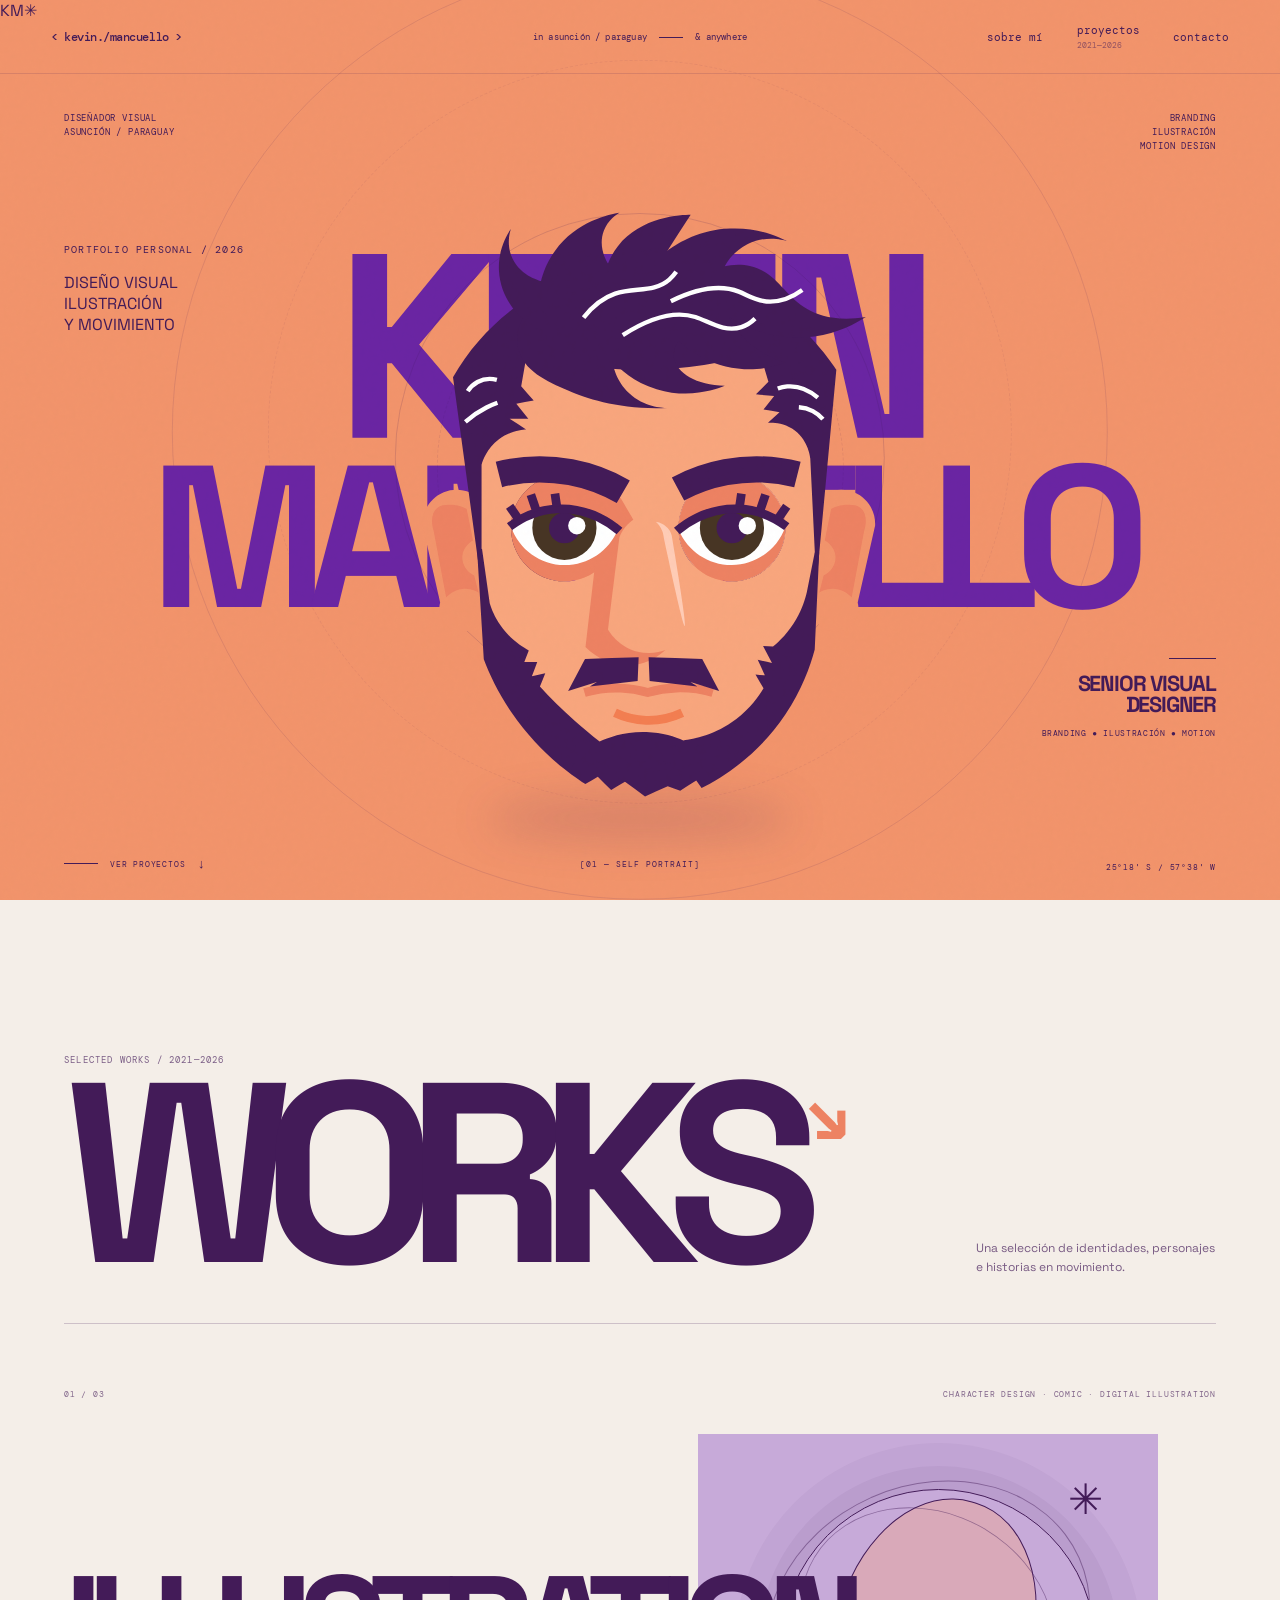
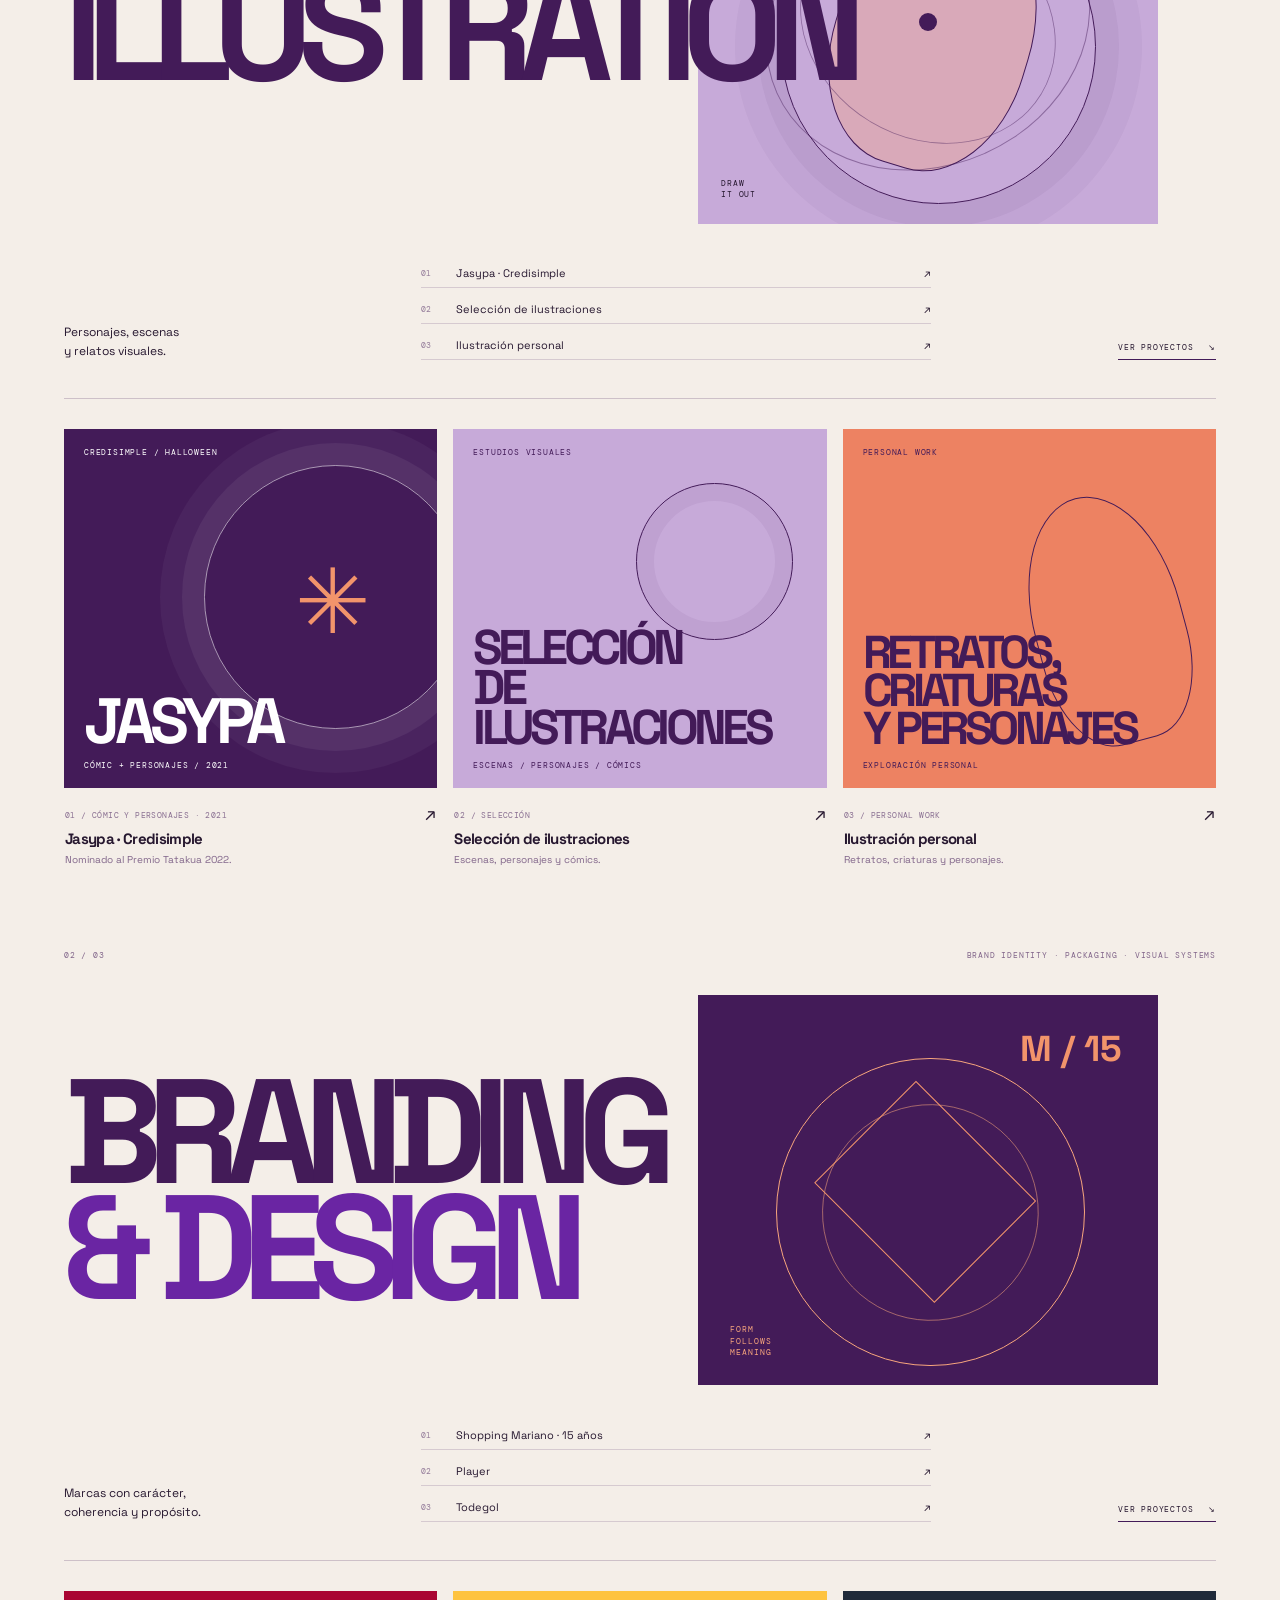
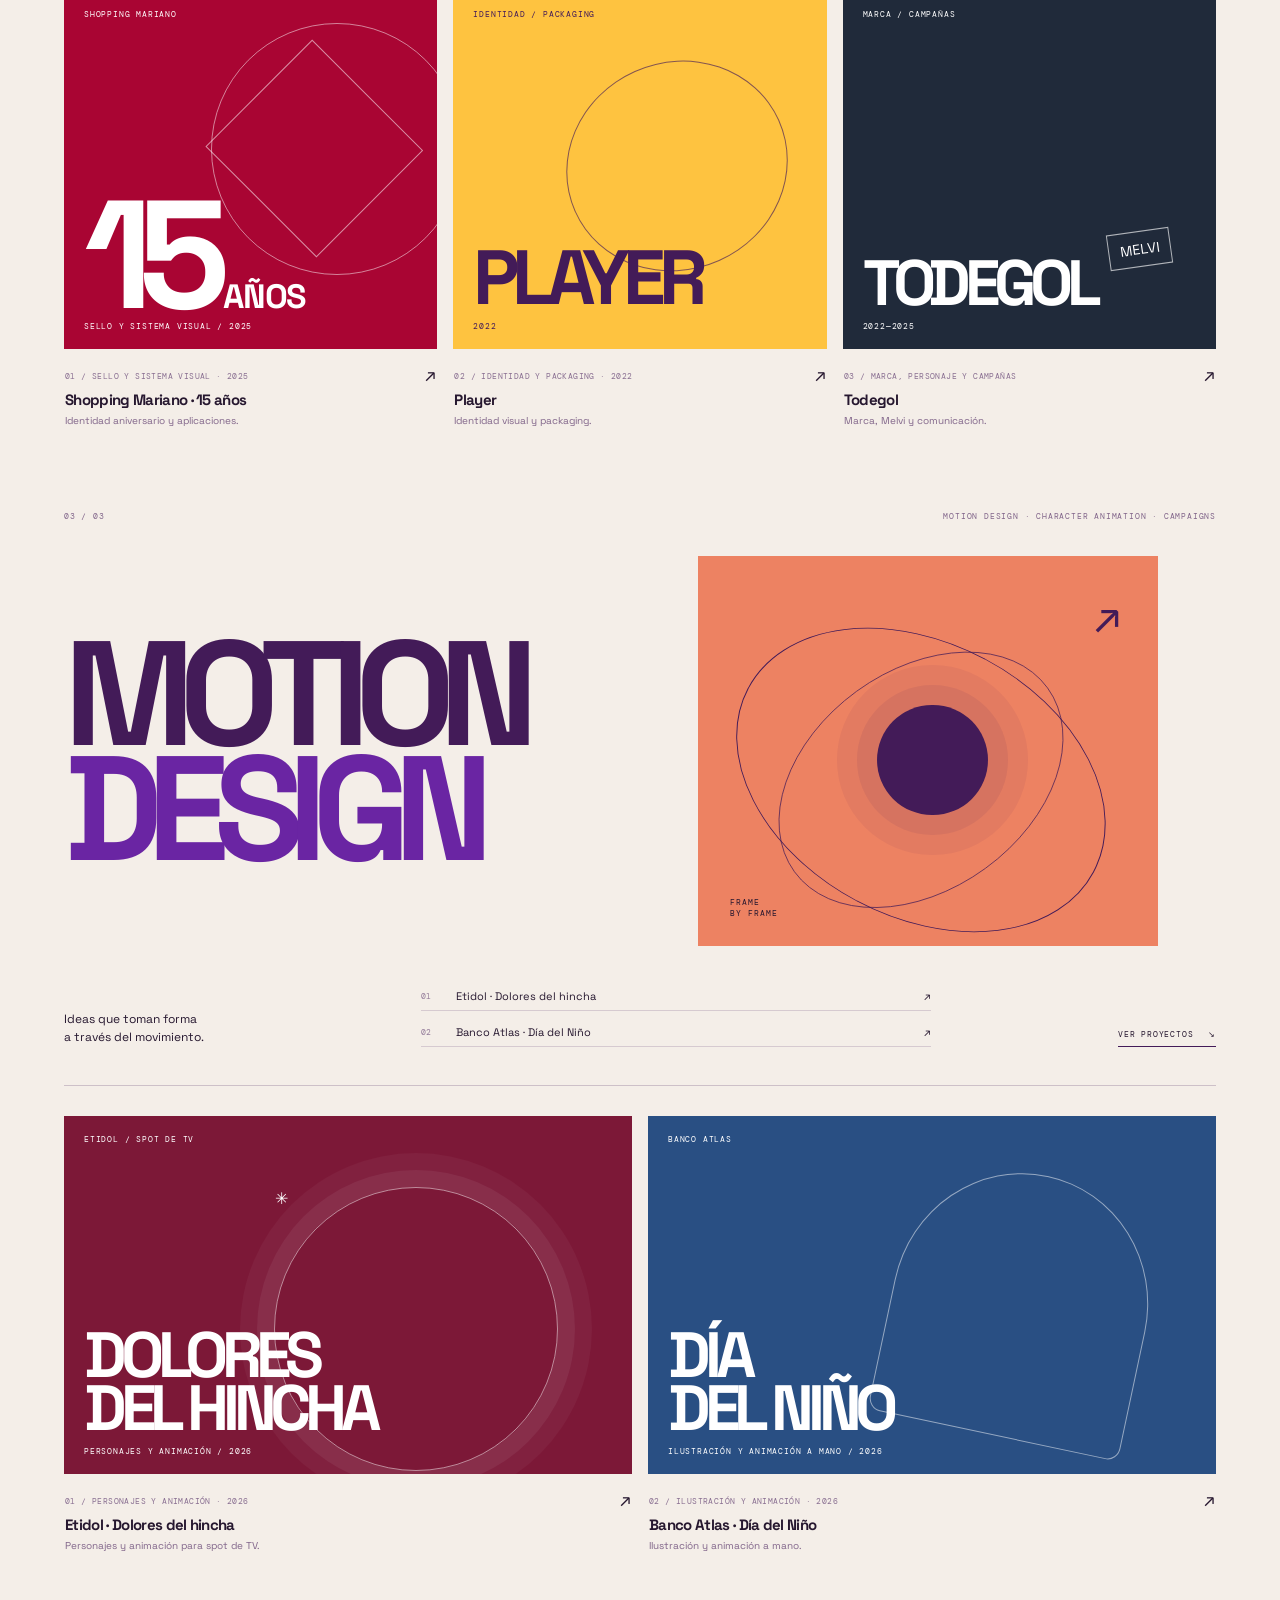
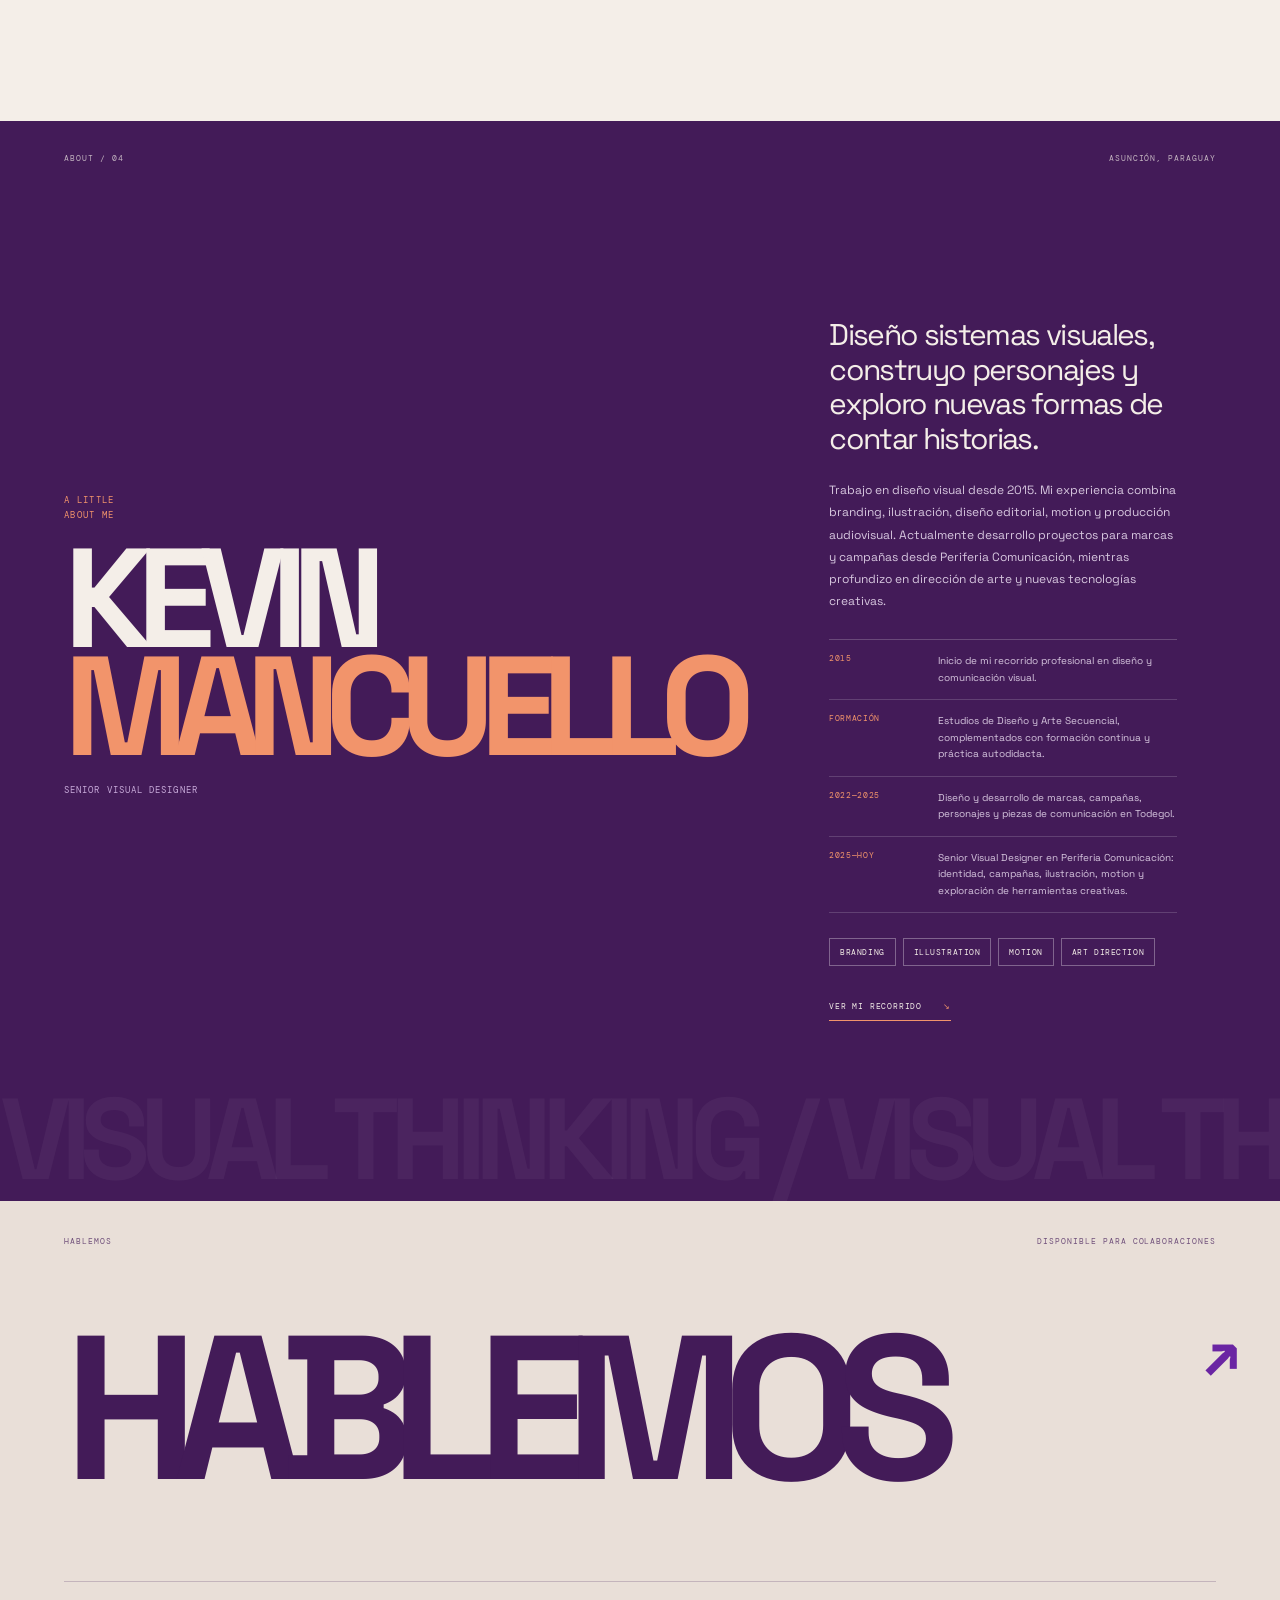
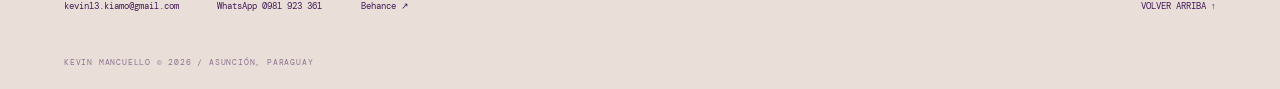
==== commit cf3d81fa: "Apply updated KM portfolio art direction and palette" ====
--- a/index.html
+++ b/index.html
@@ -3,7 +3,7 @@
 <head>
   <meta charset="utf-8">
   <meta name="viewport" content="width=device-width, initial-scale=1">
-  <meta name="theme-color" content="#f2946b">
+  <meta name="theme-color" content="#231F46">
   <meta name="description" content="Kevin Mancuello, Senior Visual Designer e ilustrador en Asunción, Paraguay. Branding, ilustración, motion design y dirección de arte.">
   <meta property="og:type" content="website">
   <meta property="og:title" content="Kevin Mancuello — Senior Visual Designer">
@@ -37,17 +37,18 @@
   <main id="top" tabindex="-1">
     <section class="hero" aria-labelledby="hero-title">
       <div class="hero-grain" aria-hidden="true"></div>
-      <div class="hero-meta hero-meta-left">PORTFOLIO<br>VISUAL DESIGN / 2026</div>
-      <div class="hero-meta hero-meta-right">BRANDING<br>ILLUSTRATION<br>MOTION</div>
+      <div class="hero-meta hero-meta-left">DISEÑADOR VISUAL<br>ASUNCIÓN / PARAGUAY</div>
+      <div class="hero-meta hero-meta-right">BRANDING<br>ILUSTRACIÓN<br>MOTION DESIGN</div>
 
       <div class="hero-giant" aria-hidden="true">
         <span>KEVIN</span>
         <span>MANCUELLO</span>
       </div>
+      <span class="hero-stamp" aria-hidden="true">KM<span>✳</span></span>
 
       <div class="hero-greeting">
-        <p class="hero-kicker">HELLO, SOY</p>
-        <h1 id="hero-title">KEVIN<br>MANCUELLO<span>®</span></h1>
+        <p class="hero-kicker">PORTFOLIO PERSONAL / 2026</p>
+        <p class="hero-intro" id="hero-title">DISEÑO VISUAL<br>ILUSTRACIÓN<br>Y MOVIMIENTO</p>
       </div>
 
       <div class="hero-role">
--- a/styles.css
+++ b/styles.css
@@ -17,6 +17,8 @@
 body{margin:0;background:var(--paper);color:var(--ink);font-family:var(--display);-webkit-font-smoothing:antialiased}
 a{color:inherit;text-decoration:none}
 button{font:inherit}
+.skip-link{position:fixed;z-index:100;top:10px;left:10px;padding:12px 16px;background:var(--plum);color:var(--paper);font:11px var(--mono);transform:translateY(-160%);transition:transform .2s}
+.skip-link:focus{transform:translateY(0)}
 ::selection{background:var(--plum);color:var(--peach)}
 .topbar{
   position:absolute;top:0;left:0;right:0;z-index:30;
@@ -72,7 +74,7 @@
 .character-ring{position:absolute;border:1px solid rgba(67,27,88,.16);border-radius:50%;pointer-events:none}
 .ring-a{width:89%;aspect-ratio:1;top:9%}
 .ring-b{width:74%;aspect-ratio:1;top:16%;border-style:dashed;opacity:.6}
-.avatar-stage{position:absolute;inset:0;display:grid;place-items:center;cursor:crosshair;outline:none;touch-action:pan-y;z-index:4}
+.avatar-stage{position:absolute;inset:0;display:grid;place-items:center;cursor:crosshair;outline:none;touch-action:pan-y;z-index:4;border:0;padding:0;background:transparent;color:inherit;font:inherit;width:100%}
 .avatar-mount{position:relative;width:100%;height:100%;display:grid;place-items:center}
 .avatar-mount svg{width:100%;height:100%;max-height:100%;display:block;overflow:visible}
 .avatar-svg{overflow:visible}
@@ -176,6 +178,10 @@
 .about-text{max-width:450px;padding-top:50px}
 .about-lead{font-size:clamp(19px,2.4vw,30px);line-height:1.15;letter-spacing:-.055em;margin:0 0 23px}
 .about-text>p:not(.about-lead){font-size:12px;line-height:1.85;color:#d7c7df;margin:0}
+.about-timeline{margin-top:27px;border-top:1px solid rgba(255,255,255,.2)}
+.about-timeline>div{display:grid;grid-template-columns:95px 1fr;gap:14px;padding:13px 0;border-bottom:1px solid rgba(255,255,255,.16)}
+.about-timeline span{font:8px var(--mono);letter-spacing:.08em;color:var(--peach)}
+.about-timeline p{font-size:10px;line-height:1.65;color:#d7c7df;margin:0}
 .about-tags{display:flex;flex-wrap:wrap;gap:7px;margin-top:25px}
 .about-tags span{font:8px var(--mono);letter-spacing:.07em;border:1px solid rgba(255,255,255,.32);padding:8px 10px}
 .about-link{display:inline-block;font:8px var(--mono);letter-spacing:.1em;border-bottom:1px solid var(--peach);padding-bottom:9px;margin-top:35px}
@@ -273,6 +279,8 @@
   .about-layout{grid-template-columns:1fr;gap:35px;padding:72px 0 85px}
   .about-heading h2{font-size:clamp(75px,18vw,125px)}
   .about-text{padding-top:0}
+  .about-timeline>div{grid-template-columns:78px 1fr;gap:10px}
+  .about-timeline p{font-size:10px}
   .about-lead{font-size:23px}
   .about-giant{font-size:70px}
   .footer{padding:25px 18px 20px}
@@ -283,4 +291,10 @@
 @media(prefers-reduced-motion:reduce){
   html{scroll-behavior:auto}
   *,*::before,*::after{transition-duration:.01ms!important;animation-duration:.01ms!important;scroll-behavior:auto!important}
-}+}
+/* Accessibility and interaction refinements */
+a:focus-visible,button:focus-visible{outline:2px solid var(--violet);outline-offset:4px}
+@media(hover:none){
+  .avatar-stage{cursor:pointer}
+  .project-item:hover .project-visual{transform:none}
+}
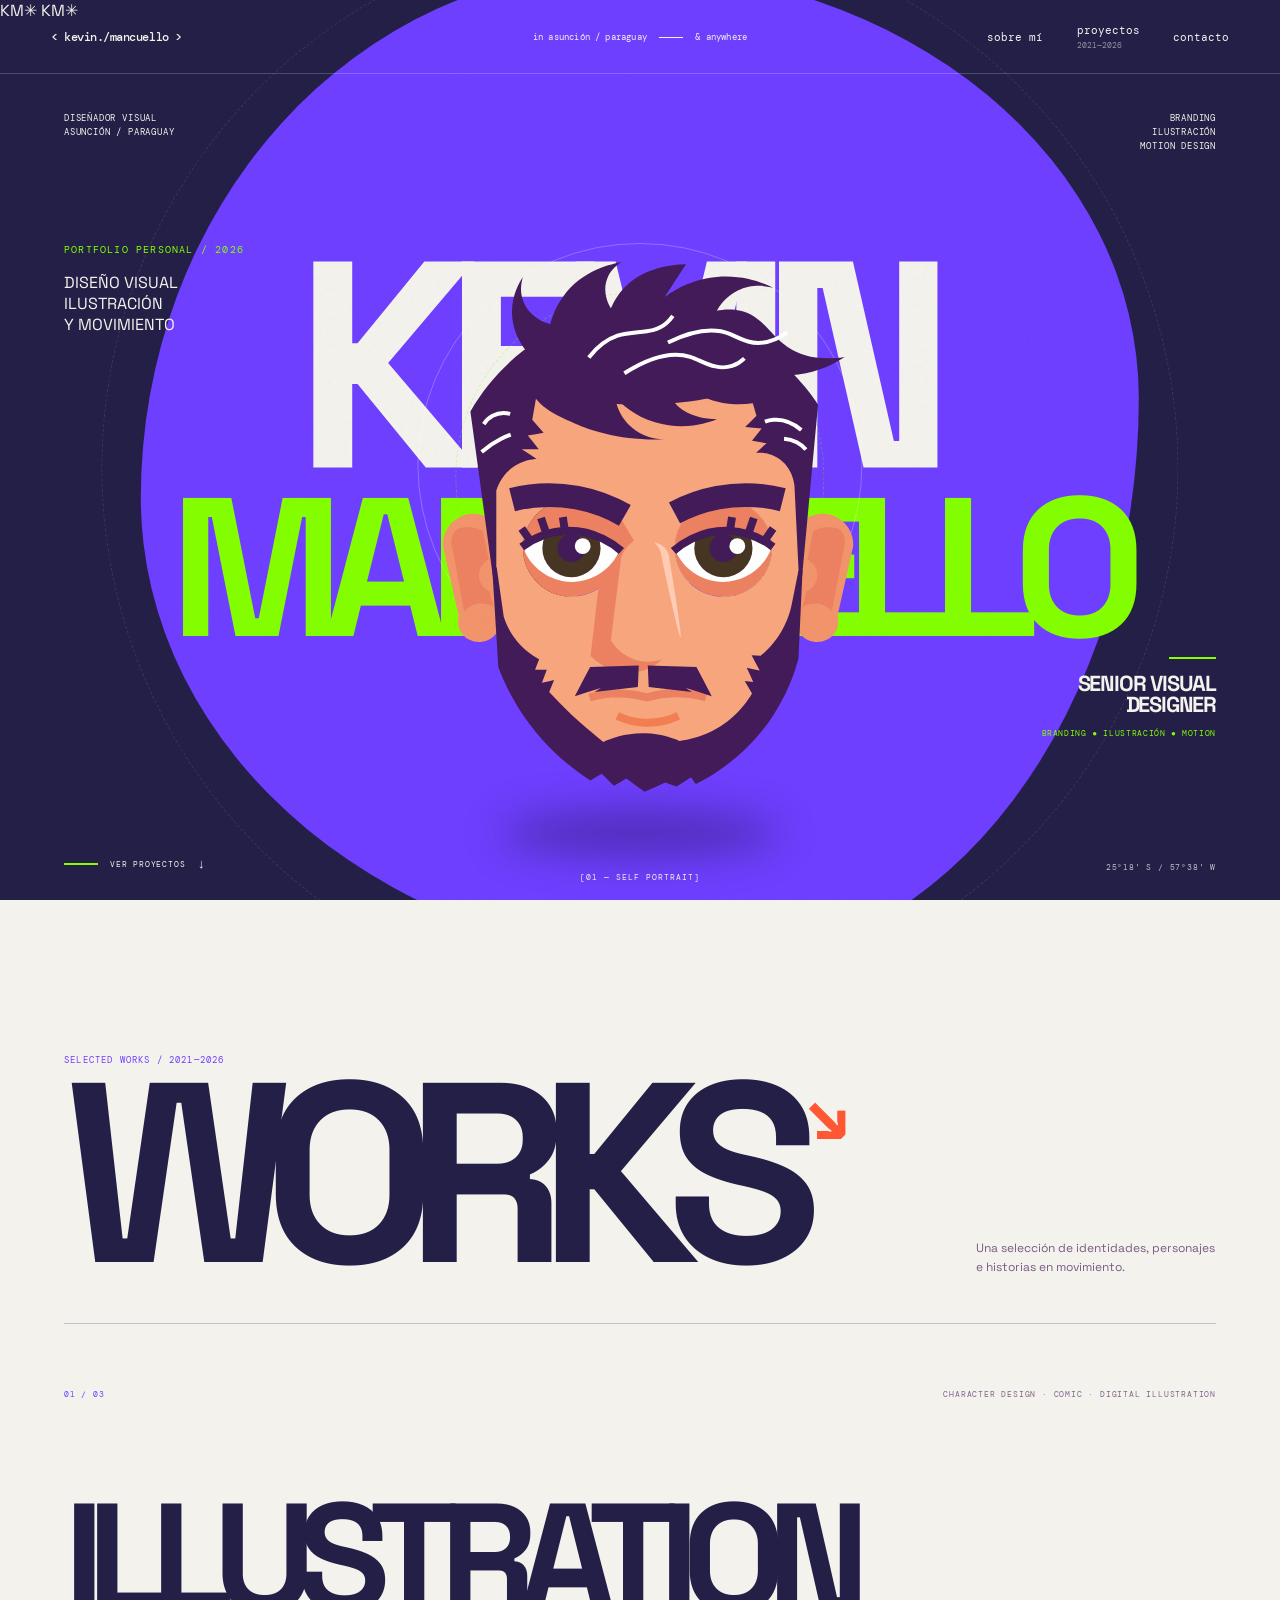
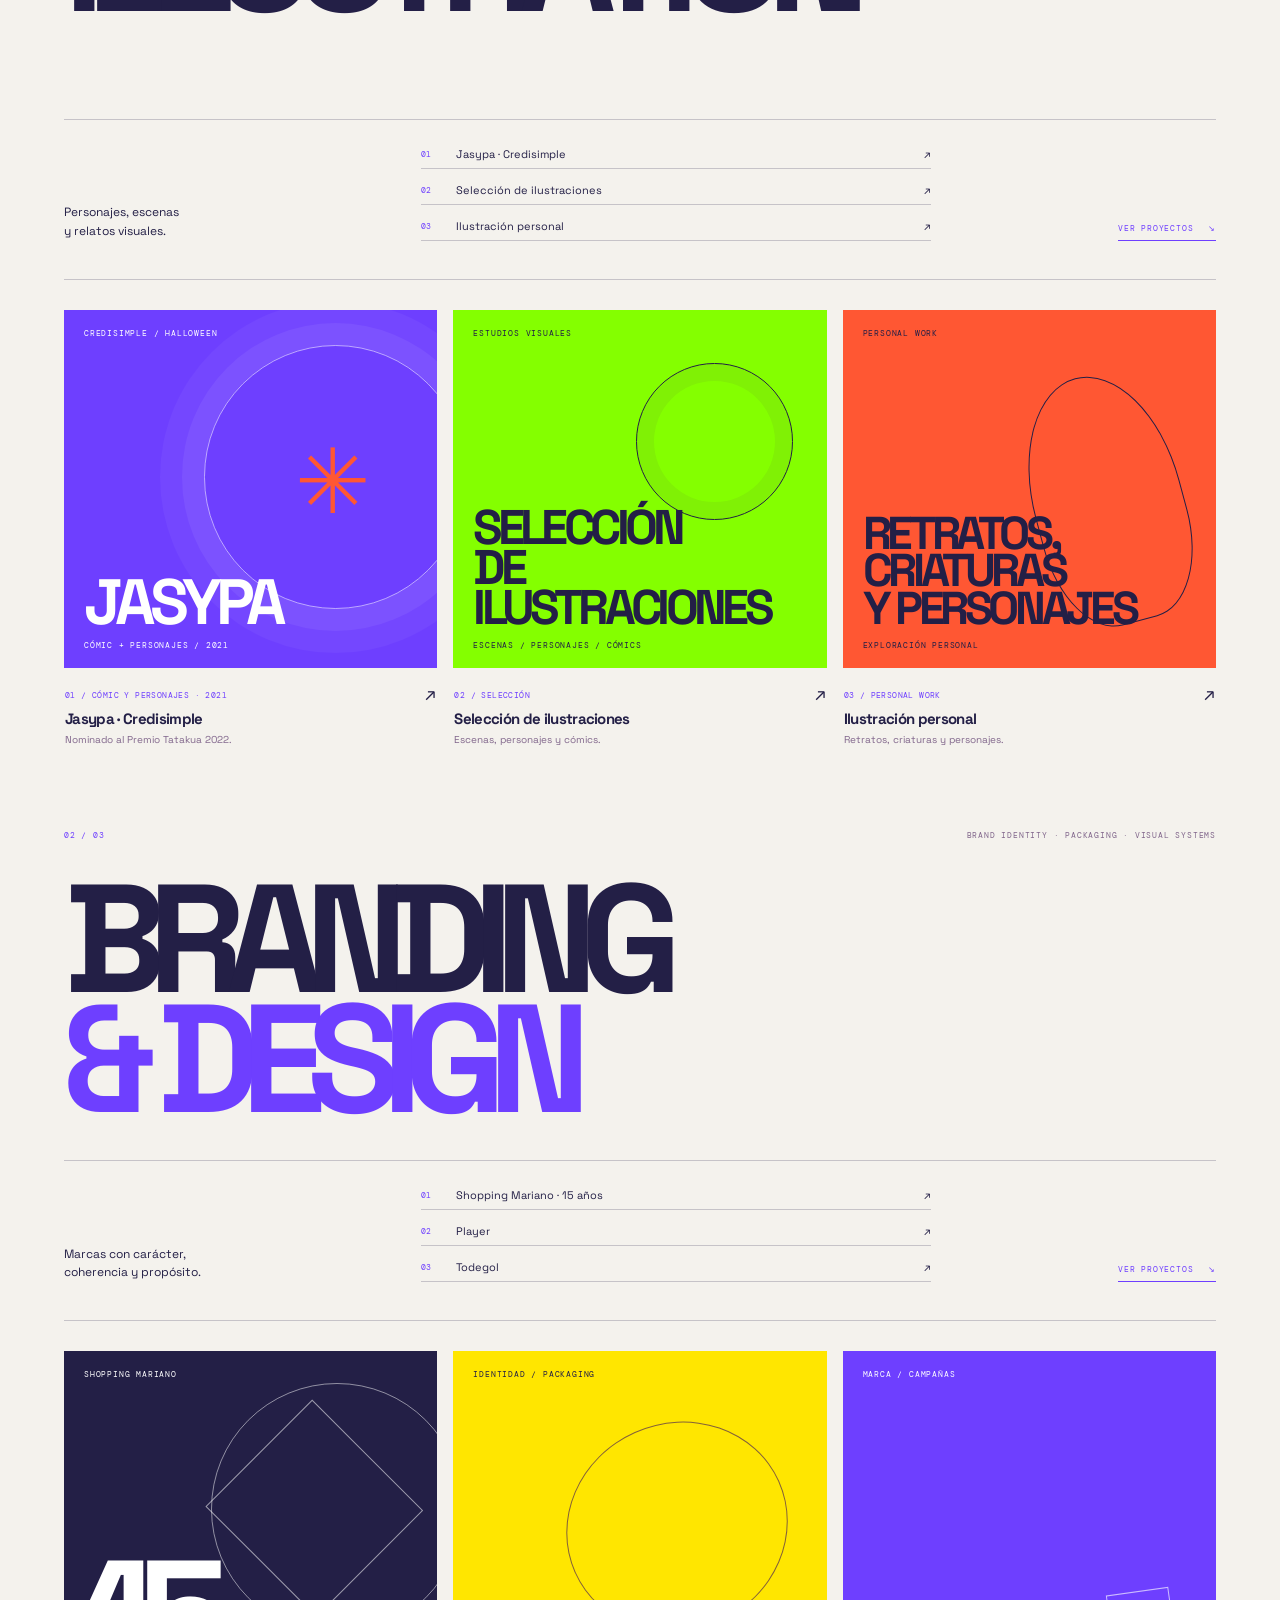
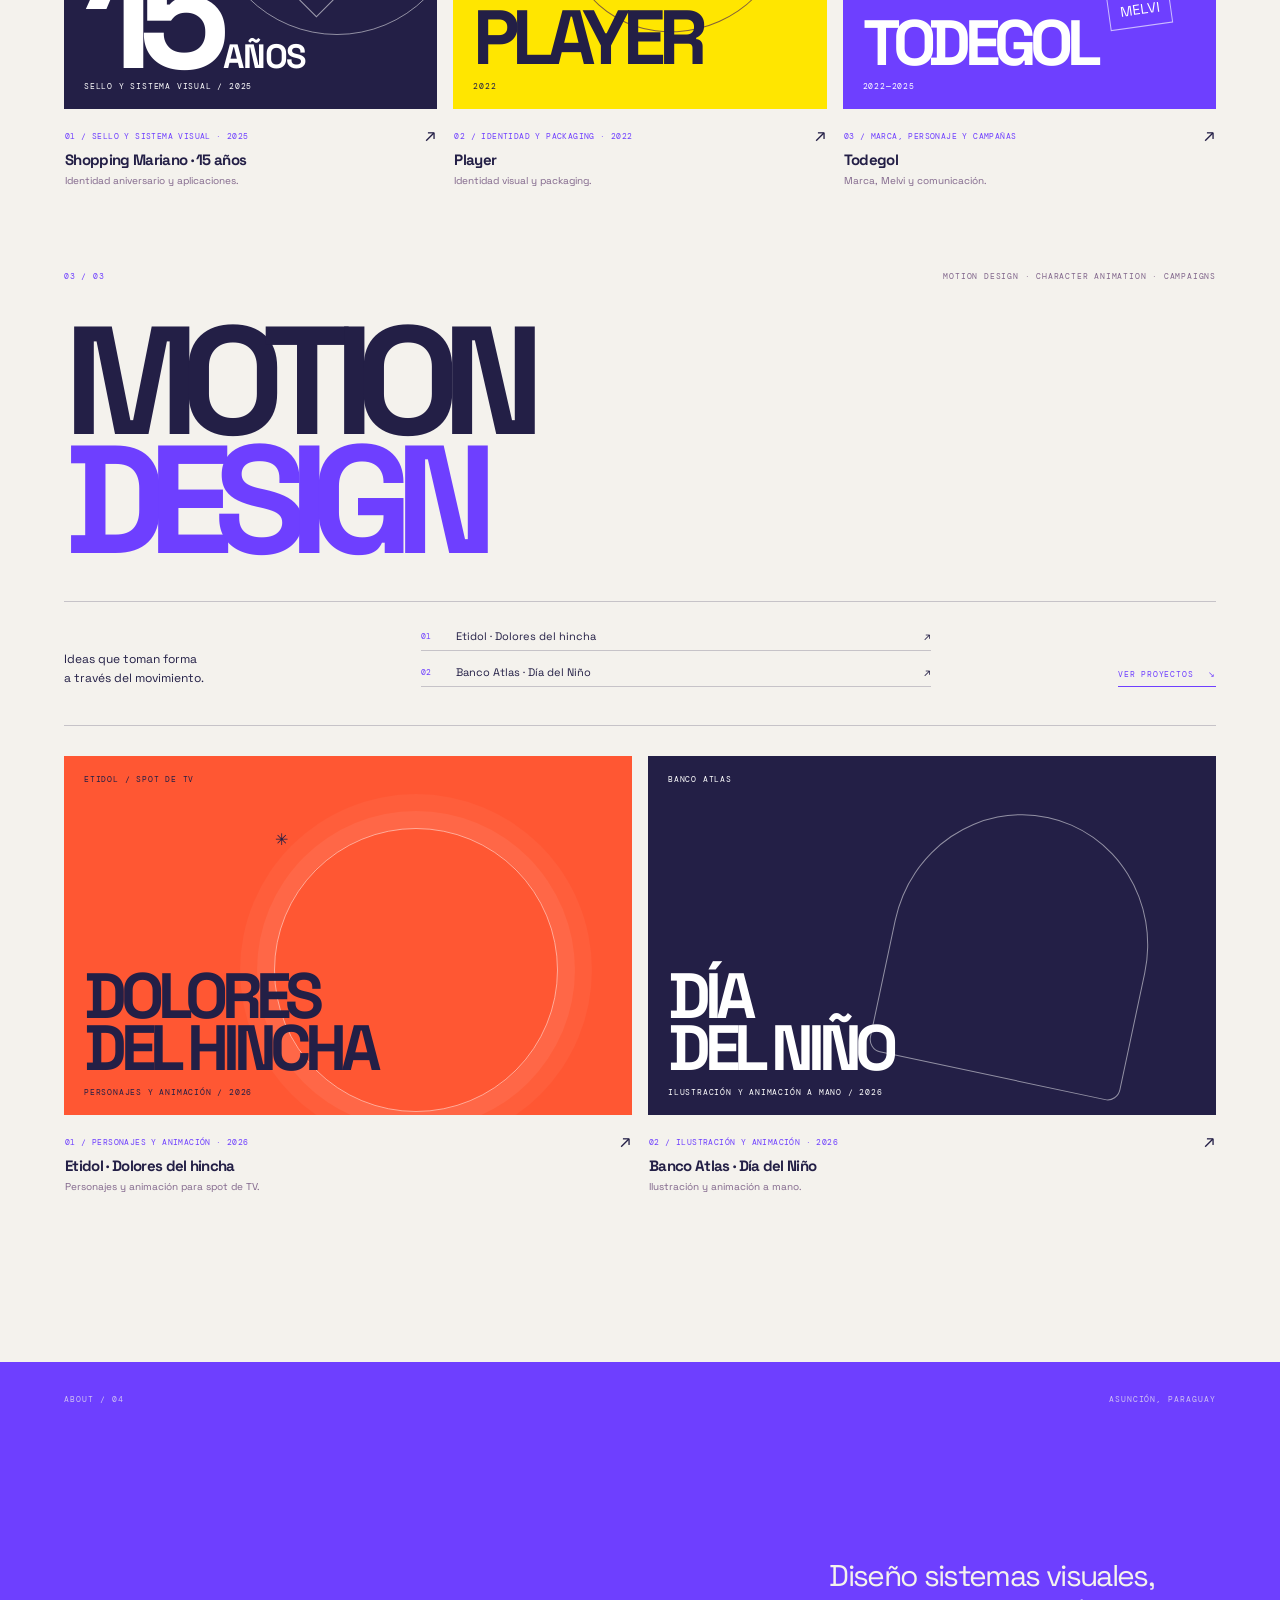
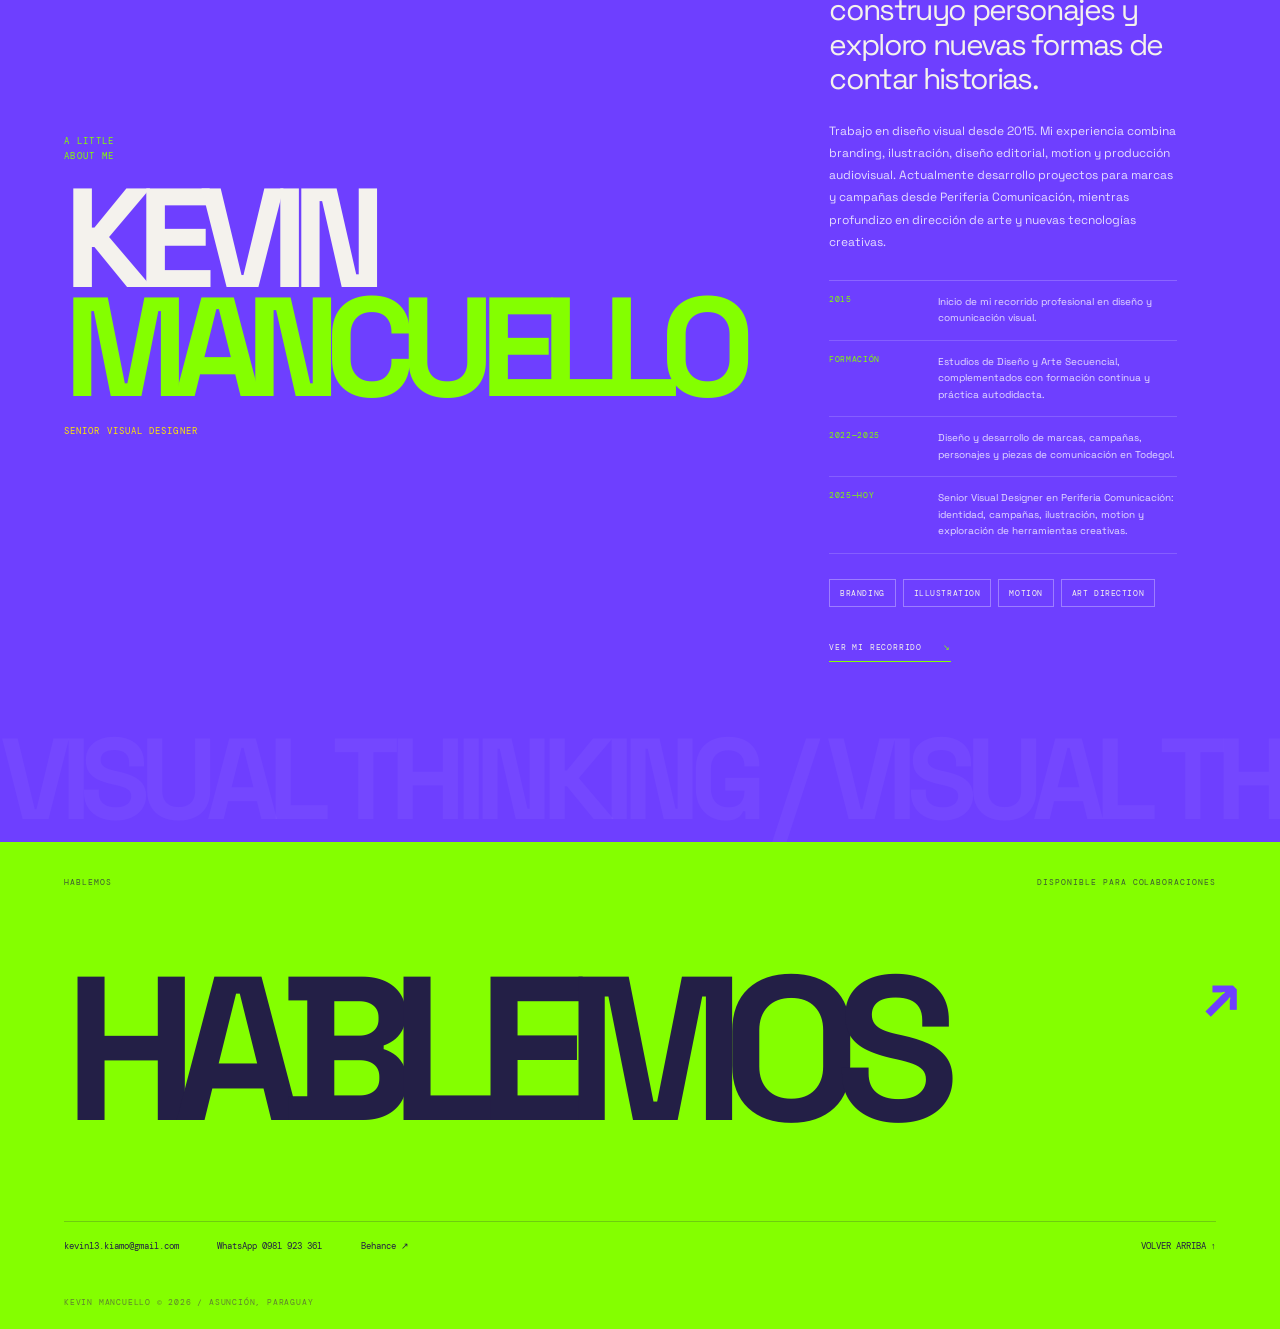
==== commit 4af3b4a1: "Refine portfolio hero typography and palette" ====
--- a/index.html
+++ b/index.html
@@ -69,6 +69,7 @@
 
       <a class="hero-scroll" href="#works"><span class="scroll-line"></span> VER PROYECTOS <span>↓</span></a>
       <div class="hero-coordinate">25°18' S / 57°38' W</div>
+      <span class="hero-stamp" aria-hidden="true">KM<span>✳</span></span>
     </section>
 
     <section class="works-section" id="works">
--- a/styles.css
+++ b/styles.css
@@ -1,14 +1,14 @@
 :root{
-  --paper:#f4eee8;
-  --paper-2:#e9dfd8;
-  --ink:#26172f;
-  --plum:#431b58;
-  --violet:#6a25a3;
-  --peach:#f2946b;
-  --peach-light:#f8a67d;
-  --coral:#ed8262;
-  --lilac:#c7aad9;
-  --line:rgba(67,27,88,.22);
+  --paper:#f4f2ed;
+  --paper-2:#e9e6df;
+  --ink:#231f46;
+  --plum:#231f46;
+  --violet:#6e3fff;
+  --peach:#ff5733;
+  --peach-light:#ff8066;
+  --coral:#ff5733;
+  --lilac:#c2e638;
+  --line:rgba(35,31,70,.22);
   --mono:"DM Mono",monospace;
   --display:"Space Grotesk",Arial,sans-serif;
 }
@@ -298,3 +298,72 @@
   .avatar-stage{cursor:pointer}
   .project-item:hover .project-visual{transform:none}
 }
+
+:root{--acid:#84ff00;--gold:#ffe600}
+
+/* KM — composición editorial y jerarquía cromática */
+body{background:var(--paper);color:var(--plum)}
+::selection{background:var(--acid);color:var(--plum)}
+.topbar{color:var(--paper);border-color:rgba(255,255,255,.2)}
+.menu-toggle span{background:var(--paper)}
+.hero{background:var(--plum);color:var(--paper)}
+.hero:before{width:min(78vw,1080px);top:52%;background:var(--violet);border:0;border-radius:48% 52% 43% 57%/53% 43% 57% 47%}
+.hero:after{width:min(84vw,1160px);top:52%;border-color:rgba(255,255,255,.2)}
+.hero-meta{color:var(--paper)}
+.hero-giant{top:50%;font-size:clamp(130px,23vw,340px);line-height:.69;letter-spacing:-.12em;color:var(--paper)}
+.hero-giant span:first-child{color:var(--paper);transform:translateX(-.11em)}
+.hero-giant span:last-child{font-size:.67em;letter-spacing:-.105em;margin-top:.16em;color:var(--acid);transform:translateX(.04em)}
+.hero-greeting{z-index:8}
+.hero-kicker{color:var(--acid)}
+.hero-role{z-index:8;color:var(--paper)}
+.role-rule{background:var(--acid);height:2px}
+.hero-role small{color:var(--acid)}
+.hero-character{z-index:5;width:min(39vw,520px);height:78%;bottom:2%}
+.character-shadow{background:rgba(0,0,0,.3)}
+.character-ring{border-color:rgba(255,255,255,.25)}
+.ring-b{border-color:rgba(132,255,0,.55)}
+.character-index,.hero-scroll{color:var(--paper)}
+.hero-scroll .scroll-line{background:var(--acid);height:2px}
+.hero-coordinate{color:rgba(255,255,255,.72)}
+.works-section{background:var(--paper)}
+.works-heading h2,.discipline-main h3{color:var(--plum)}
+.works-heading h2 span{color:var(--coral)}
+.eyebrow,.discipline-number,.discipline-projects span,.project-caption small{color:var(--violet)}
+.discipline-art{display:none}
+.discipline-main{min-height:clamp(190px,25vw,330px)}
+.discipline-main h3{font-size:clamp(66px,12vw,172px);letter-spacing:-.12em}
+.discipline-main h3 em{color:var(--violet)}
+.discipline-bottom{border-top:1px solid var(--line);padding-top:20px}
+.discipline-projects a{border-color:var(--line);color:var(--plum)}
+.watch-link{border-color:var(--violet);color:var(--violet)}
+.visual-jasypa,.visual-todegol{background:var(--violet)}
+.visual-selection{background:var(--acid);color:var(--plum)}
+.visual-personal,.visual-etidol{background:var(--coral);color:var(--plum)}
+.visual-mariano,.visual-atlas{background:var(--plum)}
+.visual-player{background:var(--gold);color:var(--plum)}
+.about-section{background:var(--violet);color:var(--paper)}
+.about-kicker,.about-timeline span{color:var(--acid)}
+.about-heading h2 span{color:var(--acid)}
+.about-signature{color:var(--gold)}
+.about-text>p:not(.about-lead),.about-timeline p{color:rgba(255,255,255,.82)}
+.about-link{border-color:var(--acid)}
+.about-link span{color:var(--acid)}
+.footer{background:var(--acid);color:var(--plum)}
+.footer-email span{color:var(--violet)}
+.footer-links a:hover{color:var(--violet)}
+.skip-link{background:var(--acid);color:var(--plum)}
+@media(max-width:1000px){.topbar{color:var(--paper)}.hero-character{width:min(48vw,500px);height:73%}}
+@media(max-width:680px){
+ .topbar{color:var(--paper)}
+ .main-nav{background:var(--plum);border-color:rgba(255,255,255,.2)}
+ .main-nav a{color:var(--paper)}
+ .menu-toggle span{background:var(--paper)}
+ .hero{background:var(--plum)}
+ .hero-giant{font-size:clamp(104px,25vw,176px);line-height:.72}
+ .hero-giant span:last-child{font-size:.63em}
+ .hero-character{width:min(82vw,405px);height:62%;bottom:12%}
+ .hero:before{width:112vw;top:49%}
+ .hero:after{width:105vw;top:49%}
+ .discipline-main{min-height:260px;padding-top:24px}
+ .discipline-main h3{font-size:clamp(58px,13vw,92px)}
+}
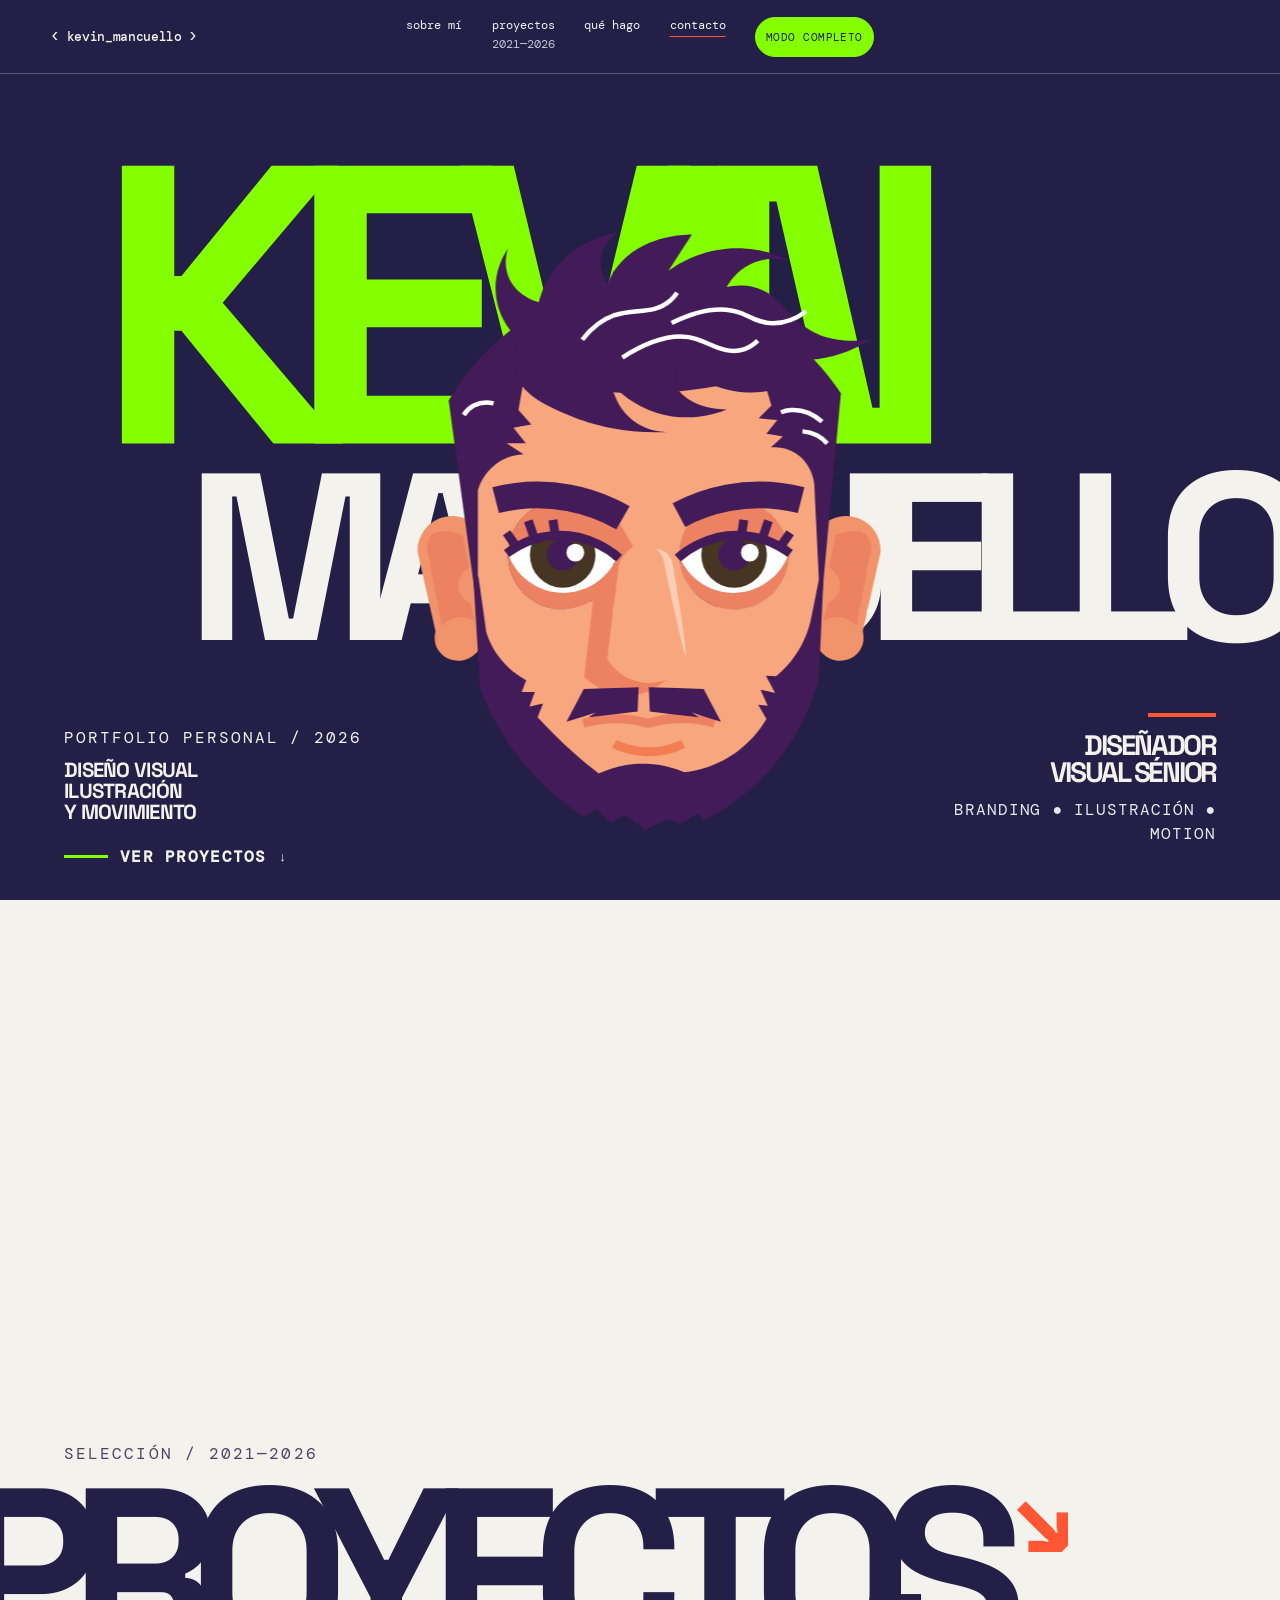
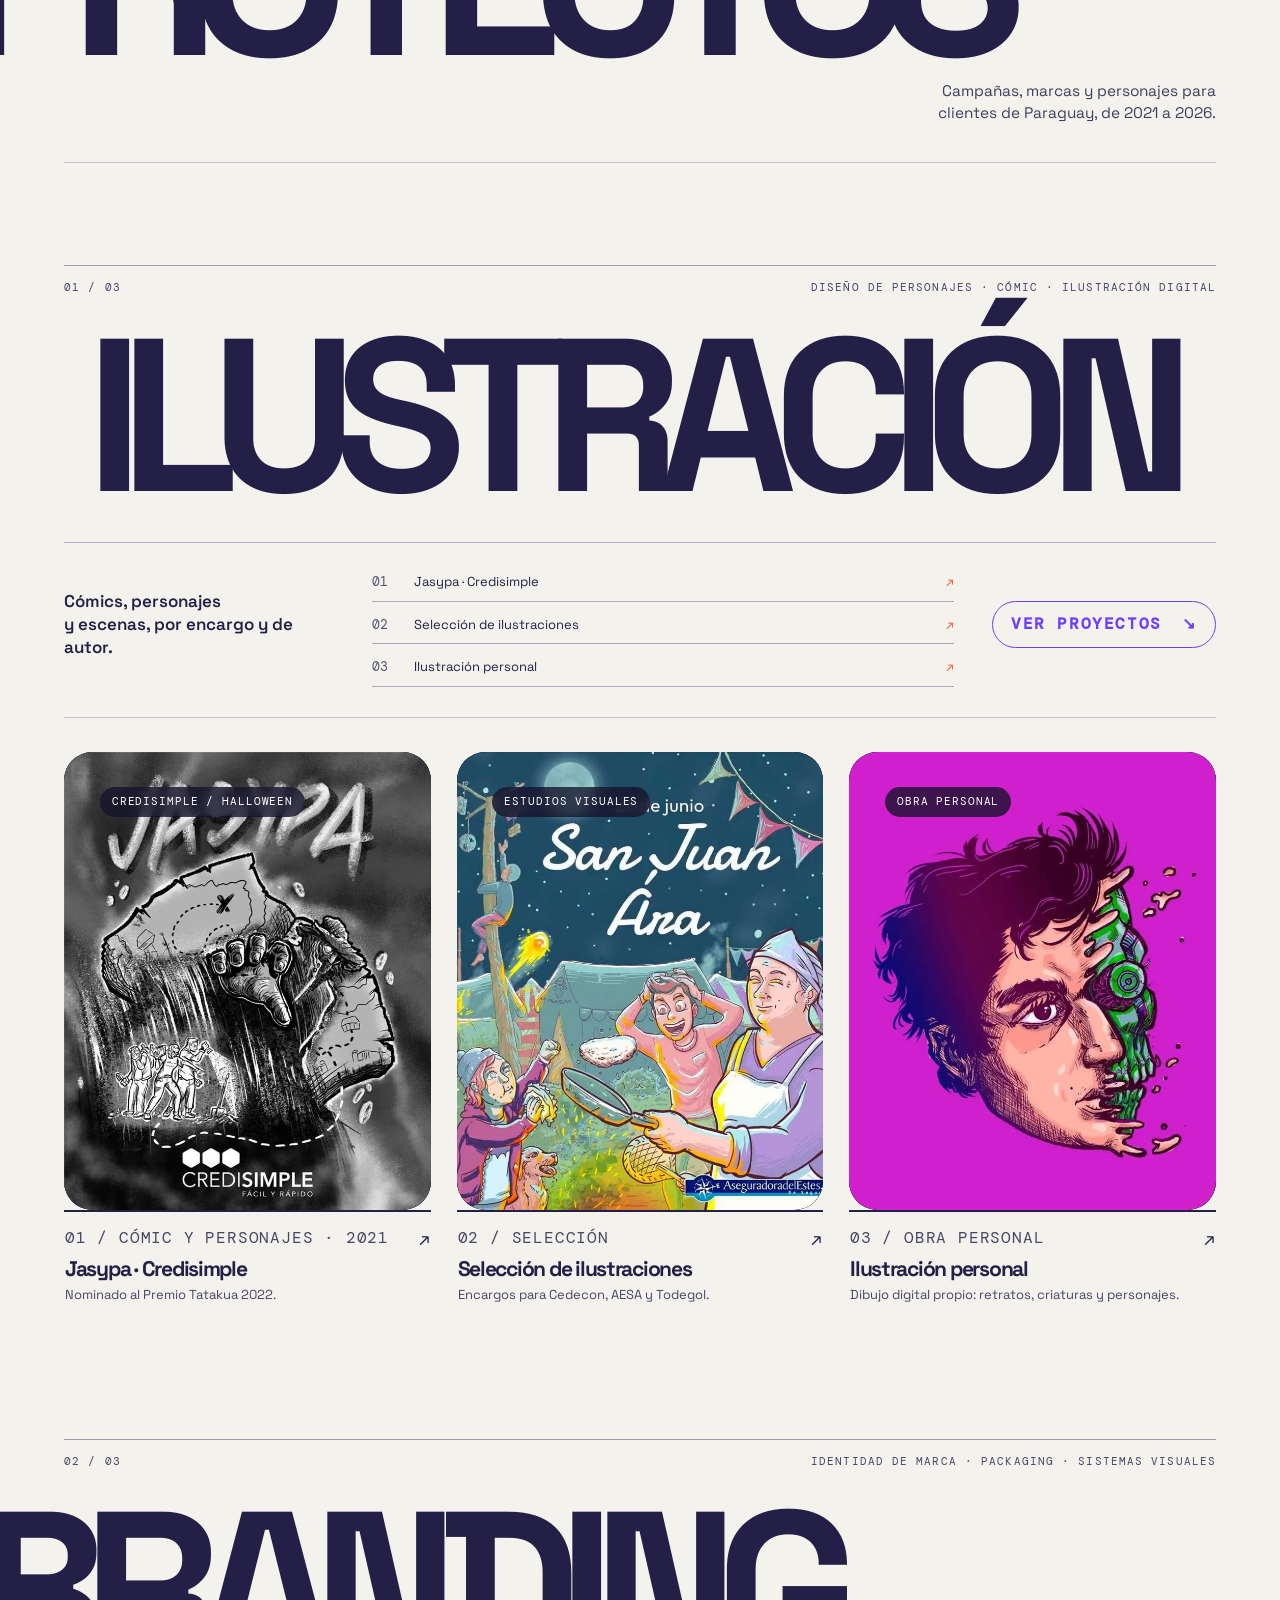
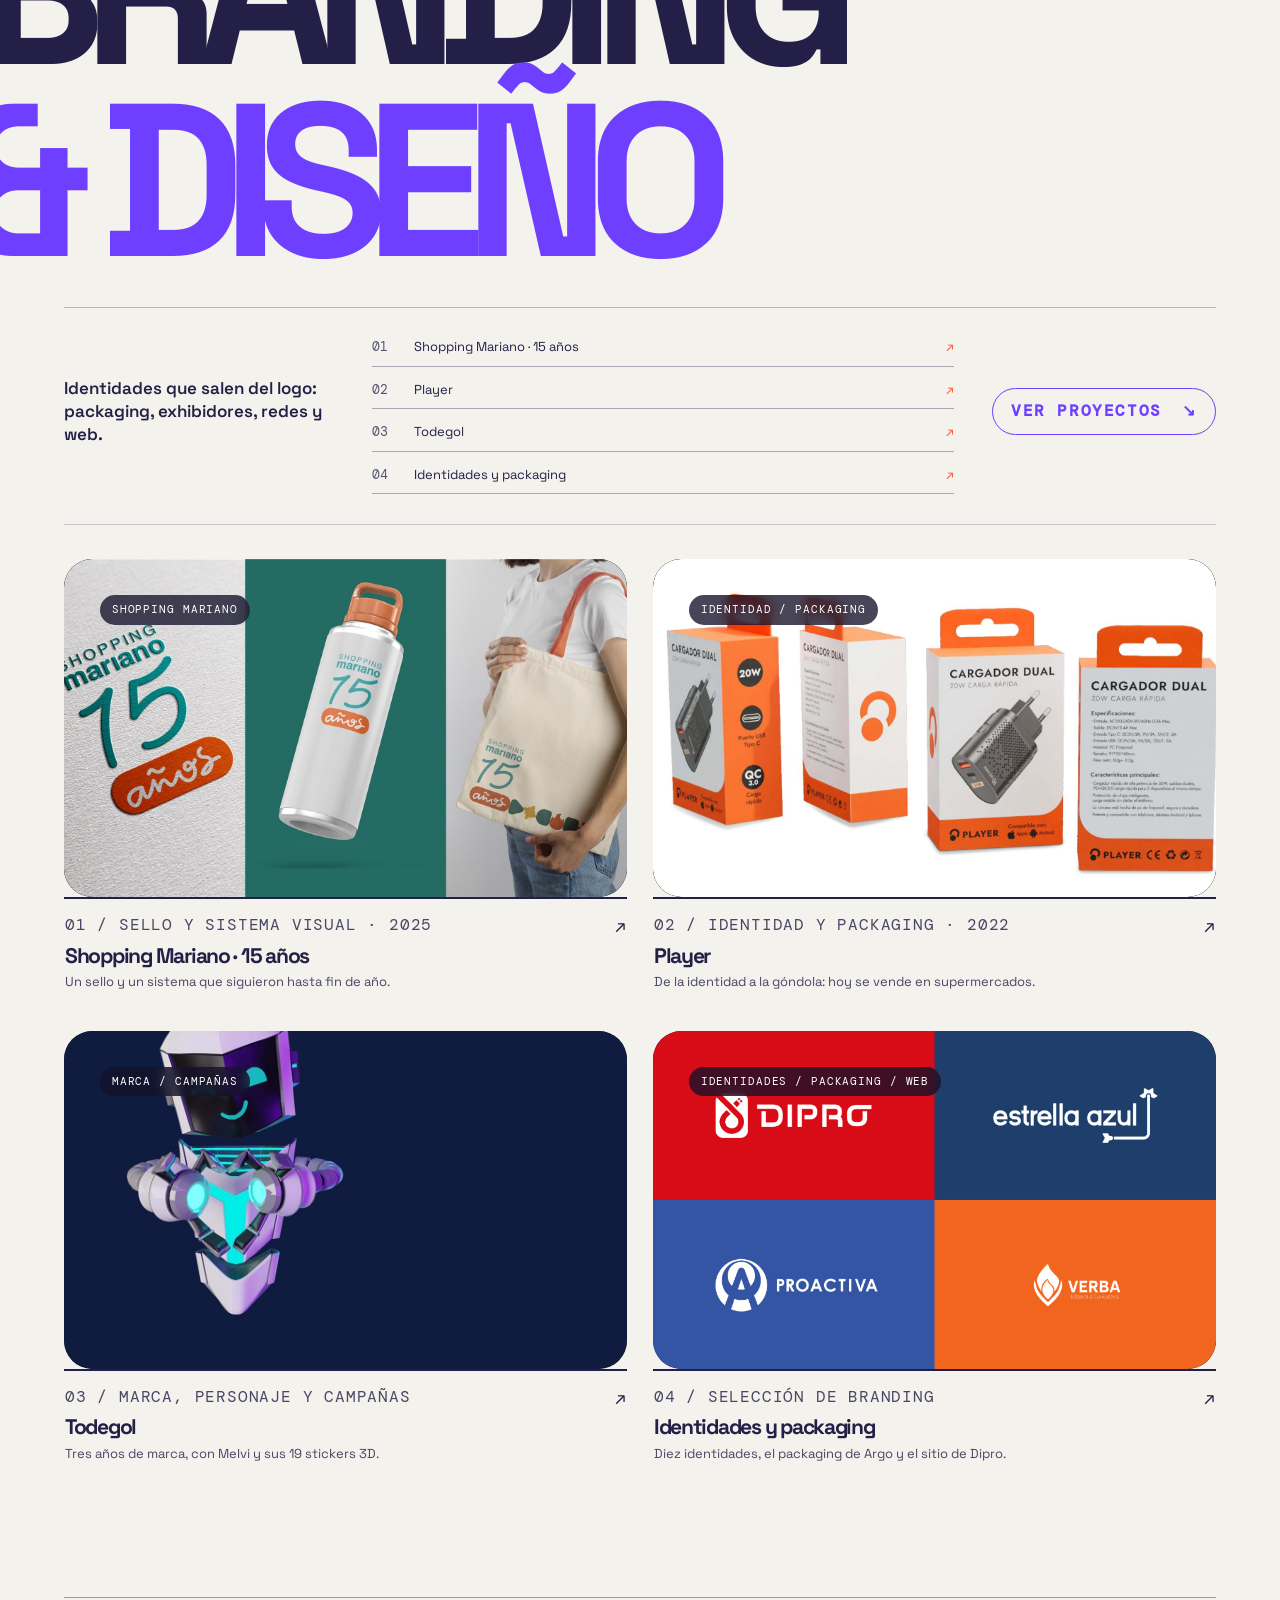
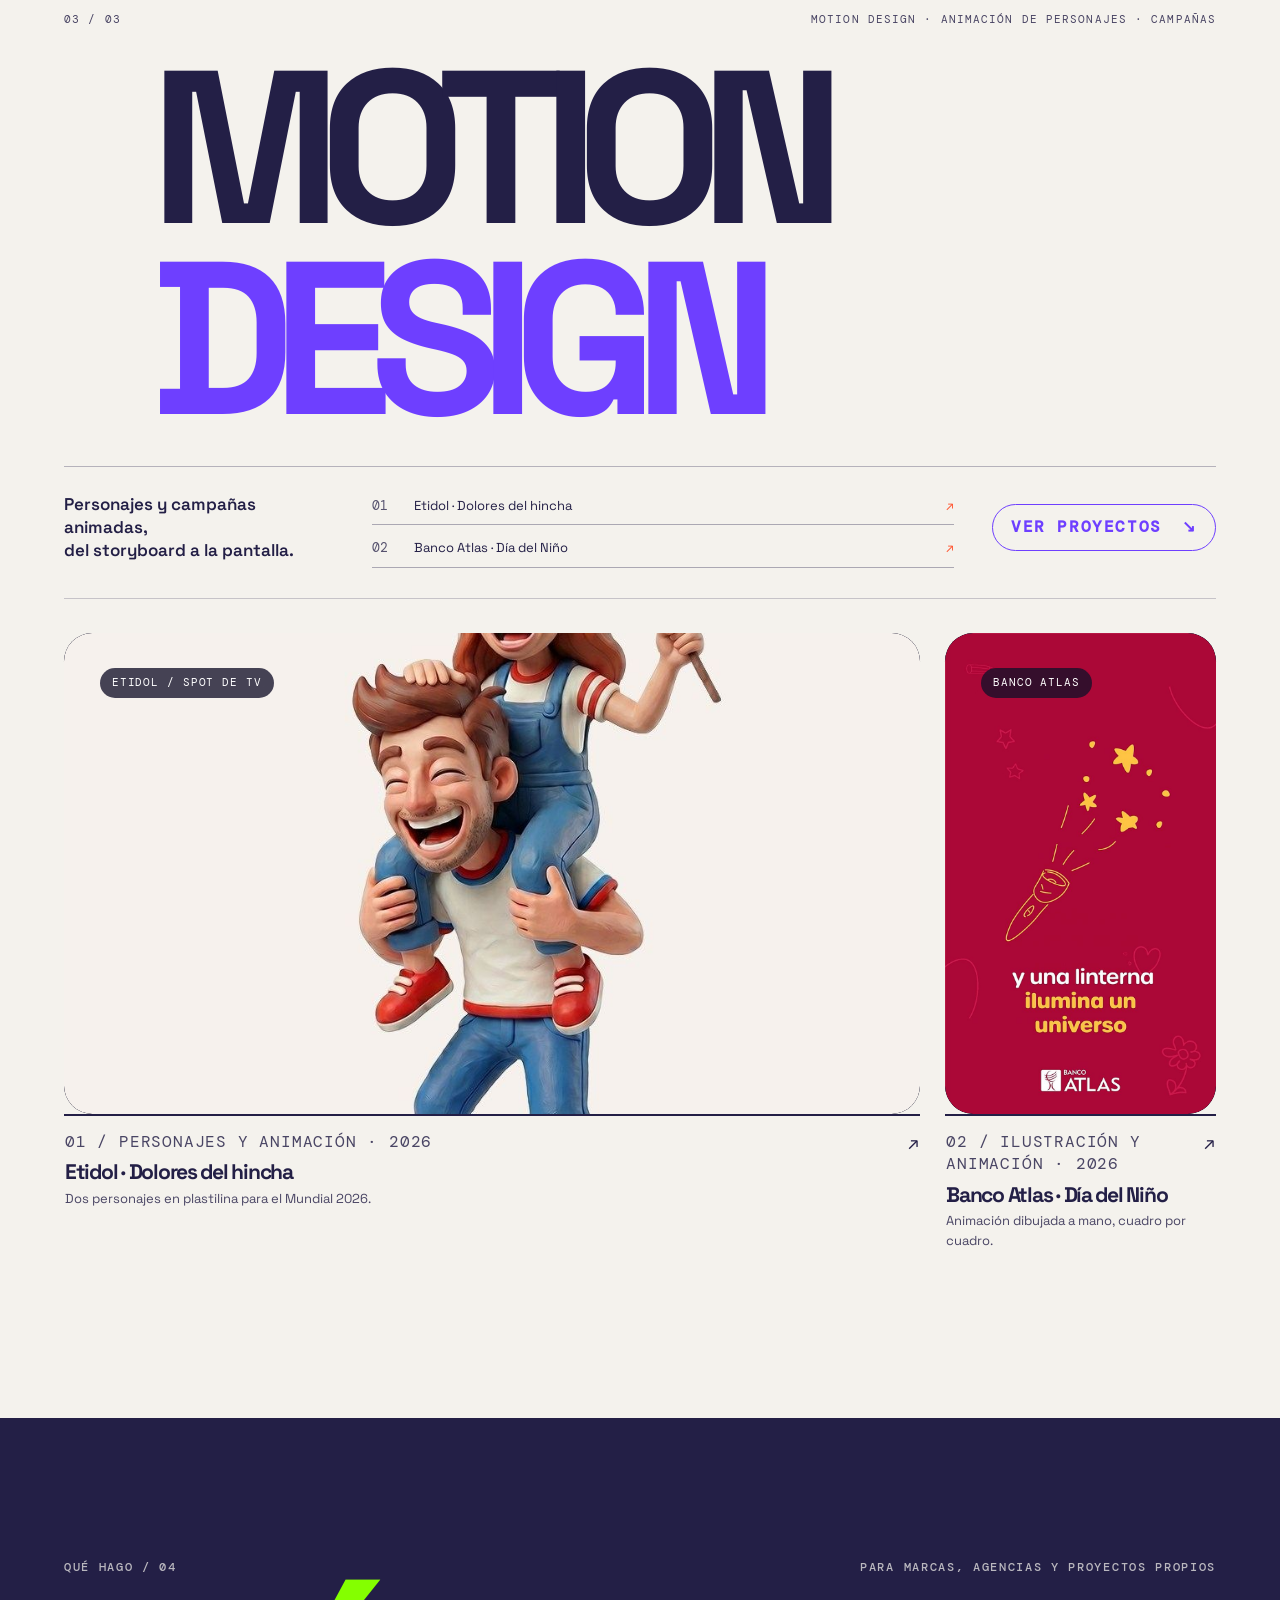
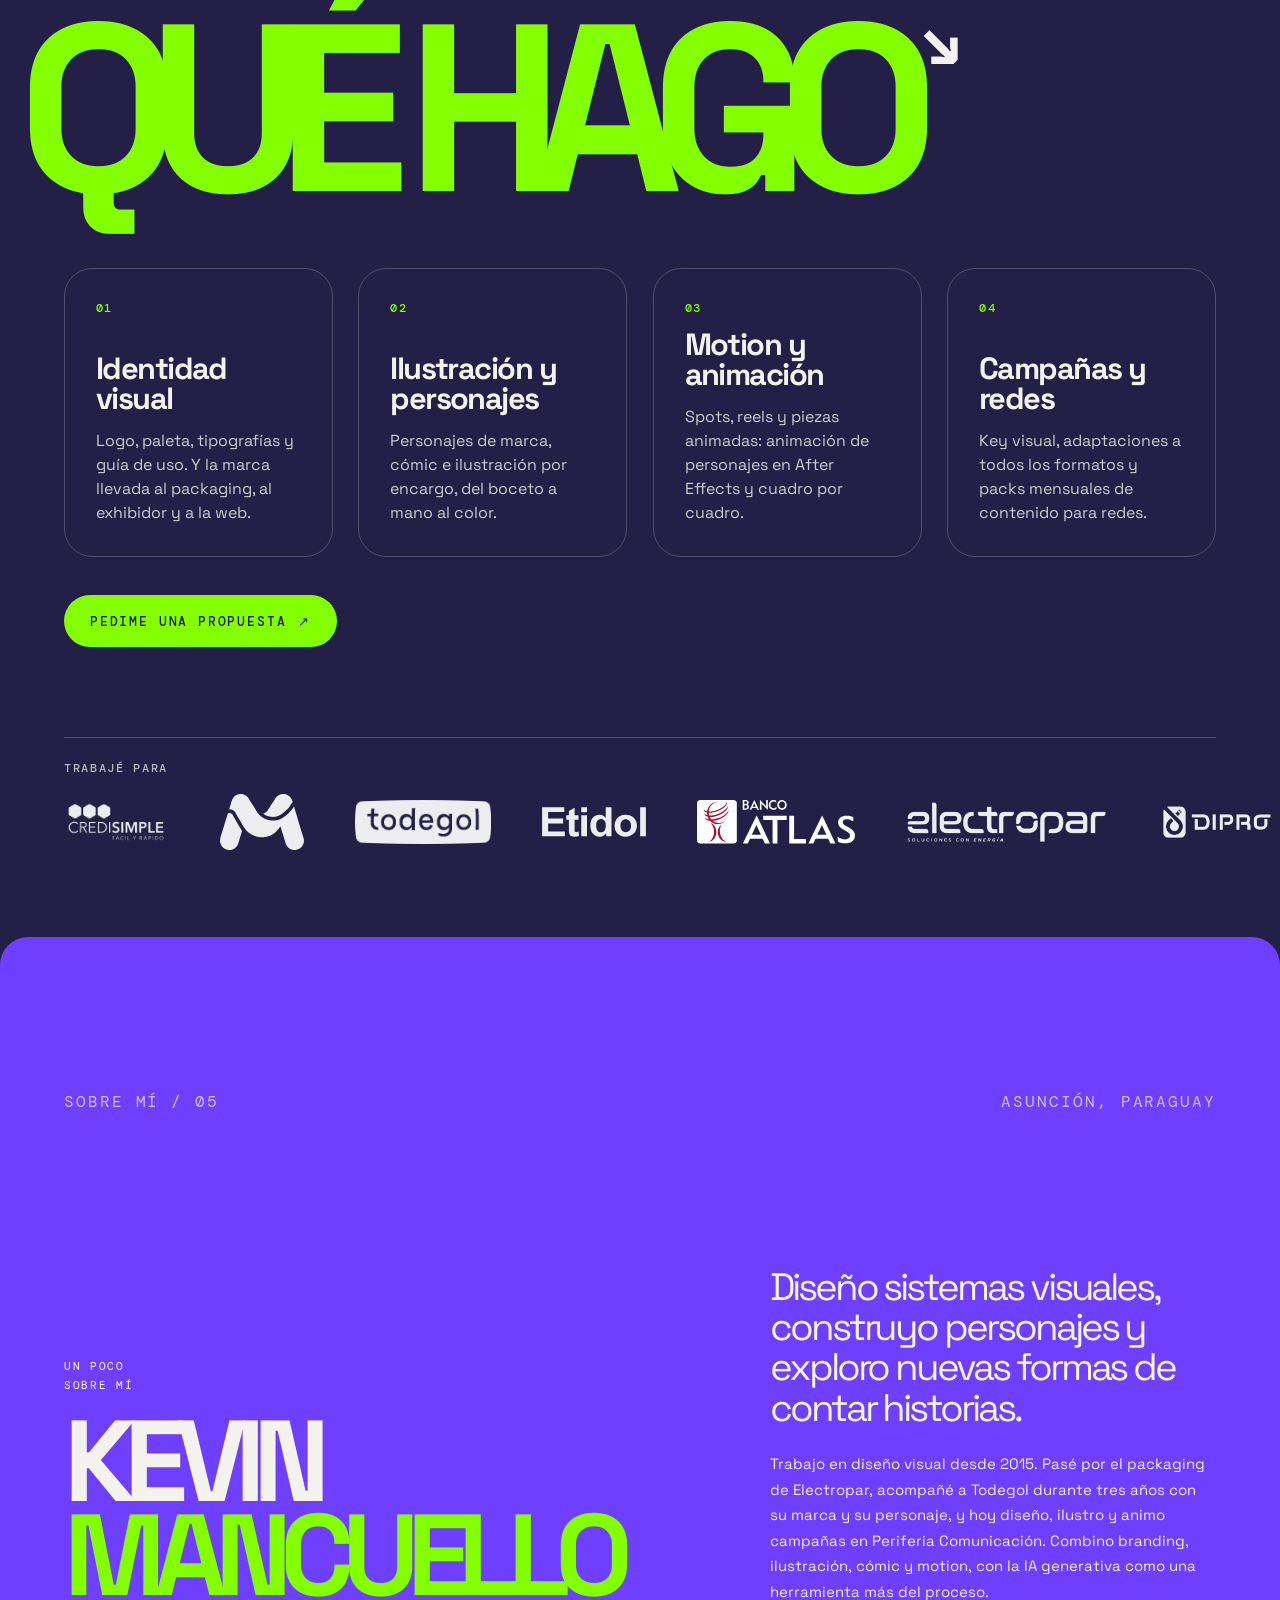
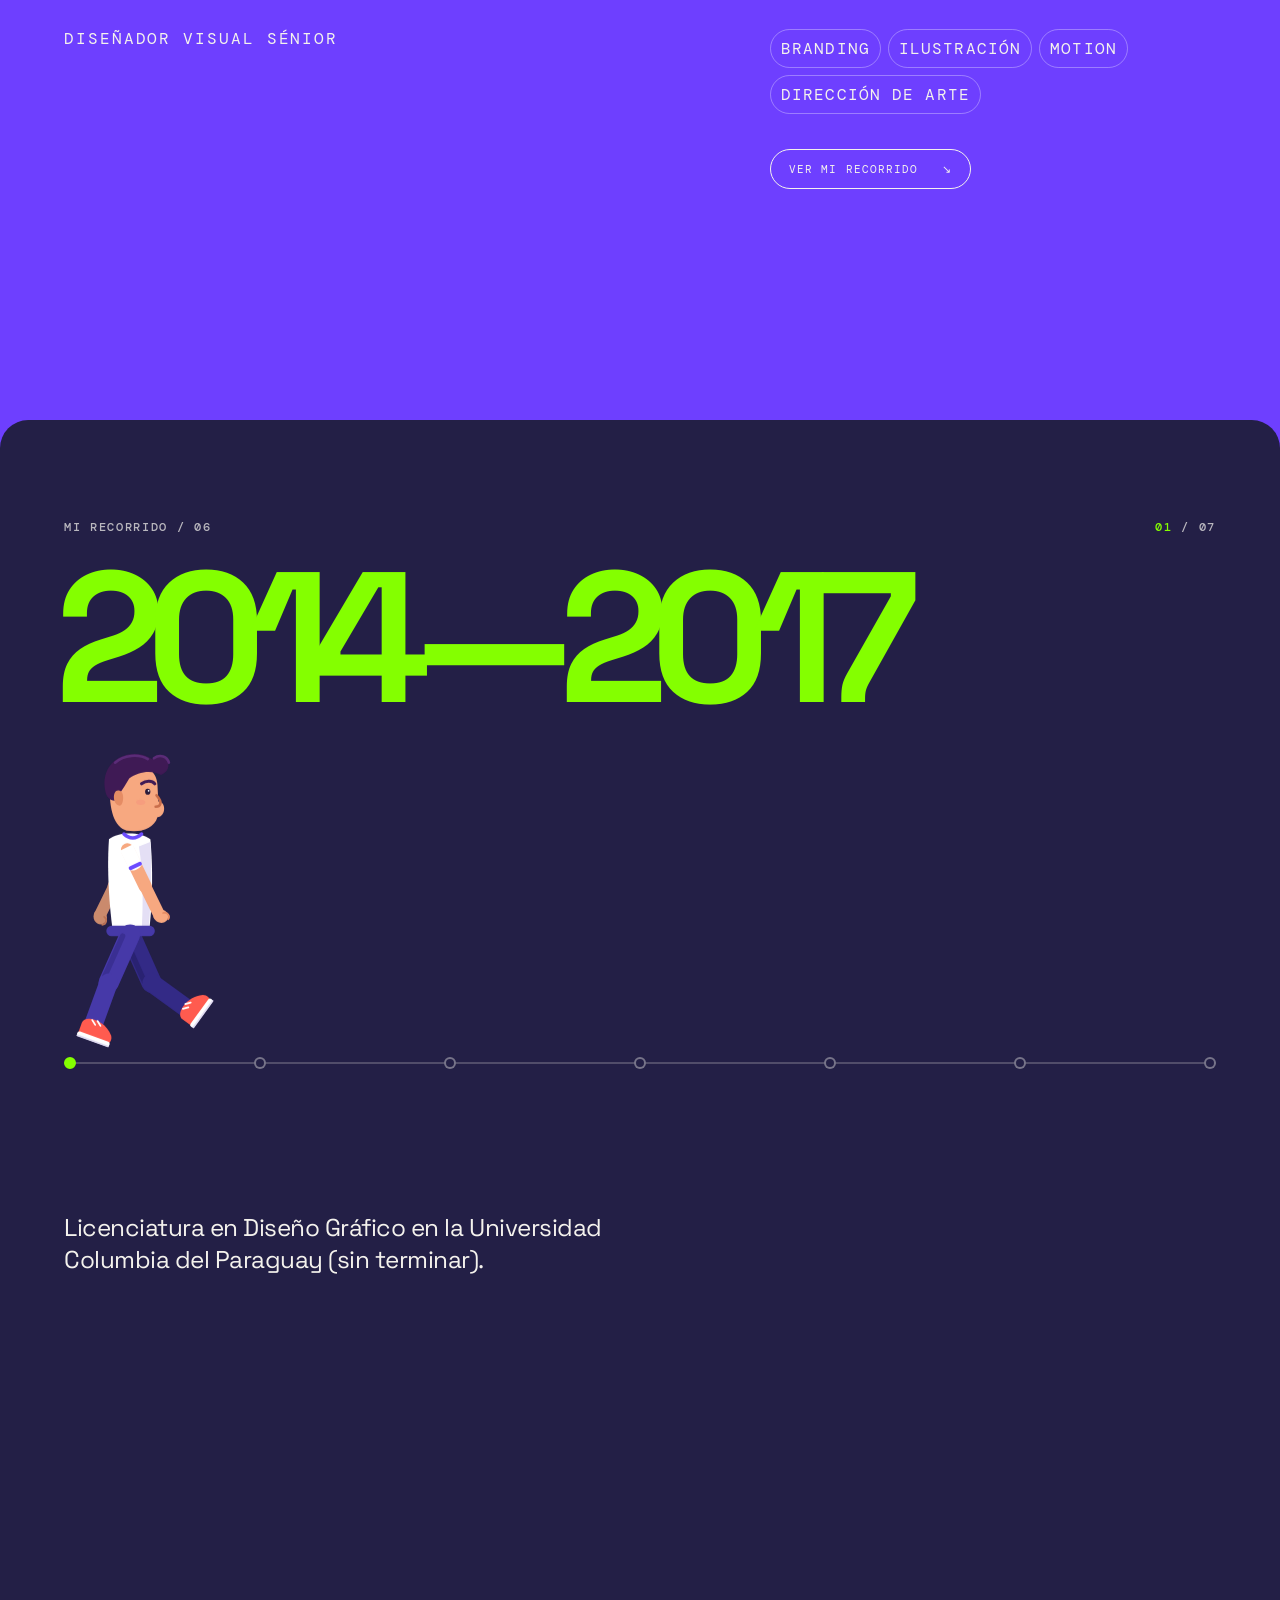
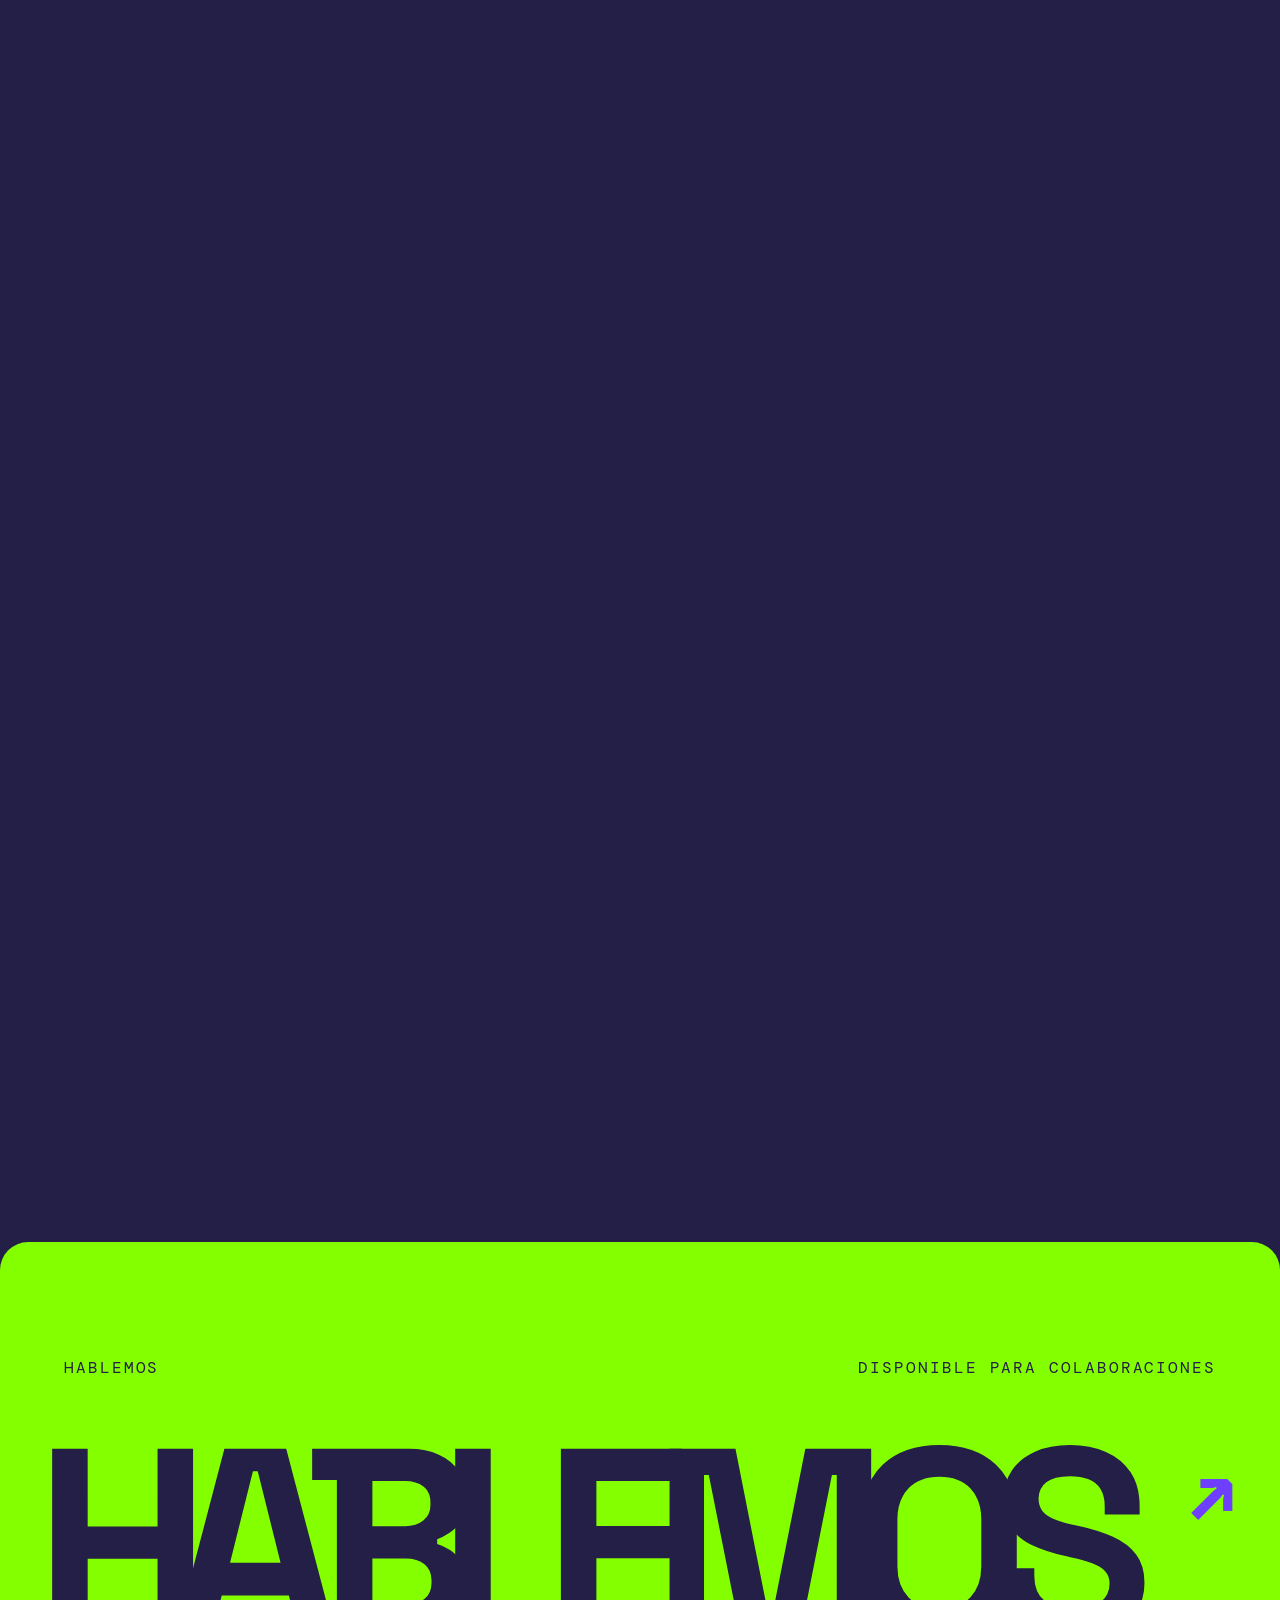
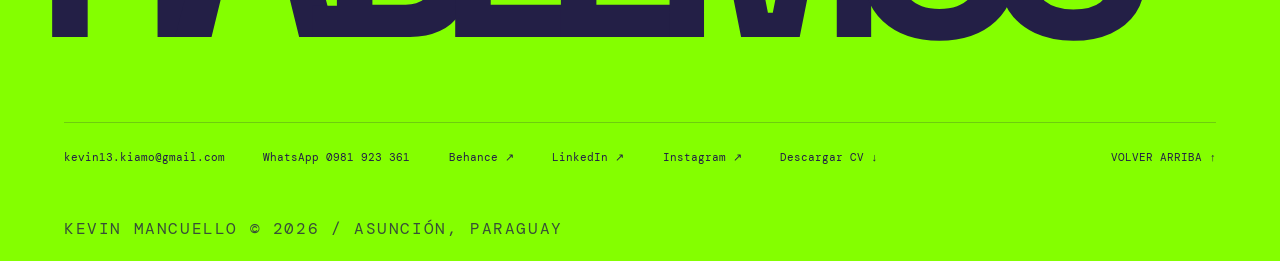
==== commit b43ba282: "La dirección principal redirige a la versión nueva en /preview/ - index.html de la raíz: redirección" ====
--- a/index.html
+++ b/index.html
@@ -3,230 +3,21 @@
 <head>
   <meta charset="utf-8">
   <meta name="viewport" content="width=device-width, initial-scale=1">
-  <meta name="theme-color" content="#231F46">
-  <meta name="description" content="Kevin Mancuello, Senior Visual Designer e ilustrador en Asunción, Paraguay. Branding, ilustración, motion design y dirección de arte.">
+  <title>Kevin Mancuello | Diseñador visual e ilustrador en Paraguay</title>
+  <meta name="description" content="Portfolio de Kevin Mancuello, diseñador visual sénior e ilustrador en Asunción, Paraguay.">
+  <link rel="canonical" href="https://kiamo13.github.io/Kevin-Mancuello/preview/">
   <meta property="og:type" content="website">
-  <meta property="og:title" content="Kevin Mancuello — Senior Visual Designer">
-  <meta property="og:description" content="Branding, ilustración, motion design y dirección de arte. Asunción, Paraguay.">
-  <meta property="og:url" content="https://kiamo13.github.io/Kevin-Mancuello/">
-  <meta name="twitter:card" content="summary">
-  <link rel="canonical" href="https://kiamo13.github.io/Kevin-Mancuello/">
-  <link rel="icon" type="image/svg+xml" href="favicon.svg">
-  <title>Kevin Mancuello — Senior Visual Designer</title>
-  <link rel="preconnect" href="https://fonts.googleapis.com">
-  <link rel="preconnect" href="https://fonts.gstatic.com" crossorigin>
-  <link href="https://fonts.googleapis.com/css2?family=DM+Mono:wght@400;500&family=Space+Grotesk:wght@400;500;600;700&display=swap" rel="stylesheet">
-  <link rel="stylesheet" href="styles.css">
-  <script src="script.js" defer></script>
+  <meta property="og:title" content="Kevin Mancuello | Diseñador visual e ilustrador en Paraguay">
+  <meta property="og:description" content="Diseñador visual sénior en Asunción, Paraguay. Branding, dirección de arte, ilustración y motion design.">
+  <meta property="og:url" content="https://kiamo13.github.io/Kevin-Mancuello/preview/">
+  <meta property="og:image" content="https://kiamo13.github.io/Kevin-Mancuello/preview/assets/og.jpg">
+  <meta name="twitter:card" content="summary_large_image">
+  <meta http-equiv="refresh" content="0; url=preview/">
+  <link rel="icon" type="image/svg+xml" href="preview/favicon.svg">
+  <script>location.replace('preview/'+location.search+location.hash);</script>
+  <style>body{margin:0;min-height:100vh;display:grid;place-items:center;background:#231F46;color:#F4F2ED;font:500 14px/1.5 ui-monospace,monospace;letter-spacing:.08em}a{color:#84FF00}</style>
 </head>
 <body>
-  <a class="skip-link" href="#top">Saltar al contenido</a>
-  <header class="topbar">
-    <a class="brand-code" href="#top" aria-label="Kevin Mancuello, inicio">&lt; kevin./mancuello &gt;</a>
-    <p class="location-line">in asunción / paraguay <span></span> & anywhere</p>
-    <nav class="main-nav" aria-label="Navegación principal">
-      <a href="#about">sobre mí</a>
-      <a href="#works">proyectos <small>2021—2026</small></a>
-      <a href="#contact">contacto</a>
-    </nav>
-    <button class="menu-toggle" type="button" aria-label="Abrir menú" aria-expanded="false">
-      <span></span><span></span>
-    </button>
-  </header>
-
-  <main id="top" tabindex="-1">
-    <section class="hero" aria-labelledby="hero-title">
-      <div class="hero-grain" aria-hidden="true"></div>
-      <div class="hero-meta hero-meta-left">DISEÑADOR VISUAL<br>ASUNCIÓN / PARAGUAY</div>
-      <div class="hero-meta hero-meta-right">BRANDING<br>ILUSTRACIÓN<br>MOTION DESIGN</div>
-
-      <div class="hero-giant" aria-hidden="true">
-        <span>KEVIN</span>
-        <span>MANCUELLO</span>
-      </div>
-      <span class="hero-stamp" aria-hidden="true">KM<span>✳</span></span>
-
-      <div class="hero-greeting">
-        <p class="hero-kicker">PORTFOLIO PERSONAL / 2026</p>
-        <p class="hero-intro" id="hero-title">DISEÑO VISUAL<br>ILUSTRACIÓN<br>Y MOVIMIENTO</p>
-      </div>
-
-      <div class="hero-role">
-        <span class="role-rule"></span>
-        <p>SENIOR VISUAL<br>DESIGNER</p>
-        <small>BRANDING ● ILUSTRACIÓN ● MOTION</small>
-      </div>
-
-      <div class="hero-character">
-        <div class="character-shadow"></div>
-        <div class="character-ring ring-a"></div>
-        <div class="character-ring ring-b"></div>
-        <button id="avatar-stage" class="avatar-stage" type="button" aria-label="Retrato interactivo: activar sonrisa.">
-          <div id="avatar-mount" class="avatar-mount" aria-hidden="true"></div>
-        </button>
-        <span class="character-index">[01 — SELF PORTRAIT]</span>
-      </div>
-
-      <a class="hero-scroll" href="#works"><span class="scroll-line"></span> VER PROYECTOS <span>↓</span></a>
-      <div class="hero-coordinate">25°18' S / 57°38' W</div>
-      <span class="hero-stamp" aria-hidden="true">KM<span>✳</span></span>
-    </section>
-
-    <section class="works-section" id="works">
-      <div class="works-heading">
-        <p class="eyebrow">SELECTED WORKS / 2021—2026</p>
-        <h2>WORKS<span>↘</span></h2>
-        <p class="works-intro">Una selección de identidades, personajes e historias en movimiento.</p>
-      </div>
-
-      <article class="discipline discipline-illustration" id="ilustracion">
-        <div class="discipline-top">
-          <span class="discipline-number">01 / 03</span>
-          <span class="discipline-tools">CHARACTER DESIGN · COMIC · DIGITAL ILLUSTRATION</span>
-        </div>
-        <div class="discipline-main">
-          <h3>ILLUSTRATION</h3>
-          <div class="discipline-art art-illustration" aria-hidden="true">
-            <span class="art-orbit"></span><span class="art-orbit"></span>
-            <span class="art-eye"></span><span class="art-spark">✳</span>
-            <span class="art-label">DRAW<br>IT OUT</span>
-          </div>
-        </div>
-        <div class="discipline-bottom">
-          <p>Personajes, escenas<br>y relatos visuales.</p>
-          <div class="discipline-projects">
-            <a href="#jasypa"><span>01</span> Jasypa · Credisimple <b>↗</b></a>
-            <a href="#sel"><span>02</span> Selección de ilustraciones <b>↗</b></a>
-            <a href="#sel2"><span>03</span> Ilustración personal <b>↗</b></a>
-          </div>
-          <a class="watch-link" href="#illustration-projects">VER PROYECTOS <span>↘</span></a>
-        </div>
-      </article>
-
-      <div class="project-shelf" id="illustration-projects">
-        <article class="project-item project-item-dark" id="jasypa">
-          <div class="project-visual visual-jasypa"><span class="visual-overline">CREDISIMPLE / HALLOWEEN</span><strong>JASYPA</strong><span class="visual-foot">CÓMIC + PERSONAJES / 2021</span><i>✳</i></div>
-          <div class="project-caption"><div><small>01 / CÓMIC Y PERSONAJES · 2021</small><h4>Jasypa · Credisimple</h4><p>Nominado al Premio Tatakua 2022.</p></div><span>↗</span></div>
-        </article>
-        <article class="project-item" id="sel">
-          <div class="project-visual visual-selection"><span class="visual-overline">ESTUDIOS VISUALES</span><strong>SELECCIÓN<br>DE ILUSTRACIONES</strong><span class="visual-foot">ESCENAS / PERSONAJES / CÓMICS</span><i class="selection-shape"></i></div>
-          <div class="project-caption"><div><small>02 / SELECCIÓN</small><h4>Selección de ilustraciones</h4><p>Escenas, personajes y cómics.</p></div><span>↗</span></div>
-        </article>
-        <article class="project-item" id="sel2">
-          <div class="project-visual visual-personal"><span class="visual-overline">PERSONAL WORK</span><strong>RETRATOS,<br>CRIATURAS<br>Y PERSONAJES</strong><span class="visual-foot">EXPLORACIÓN PERSONAL</span><i class="personal-shape"></i></div>
-          <div class="project-caption"><div><small>03 / PERSONAL WORK</small><h4>Ilustración personal</h4><p>Retratos, criaturas y personajes.</p></div><a href="https://www.behance.net/kevinmancuello" target="_blank" rel="noreferrer">↗</a></div>
-        </article>
-      </div>
-
-      <article class="discipline discipline-branding" id="branding">
-        <div class="discipline-top">
-          <span class="discipline-number">02 / 03</span>
-          <span class="discipline-tools">BRAND IDENTITY · PACKAGING · VISUAL SYSTEMS</span>
-        </div>
-        <div class="discipline-main">
-          <h3>BRANDING<br><em>& DESIGN</em></h3>
-          <div class="discipline-art art-branding" aria-hidden="true">
-            <span class="brand-orb orb-one"></span><span class="brand-orb orb-two"></span>
-            <span class="brand-square"></span><span class="brand-type">M / 15</span>
-            <span class="brand-label">FORM<br>FOLLOWS<br>MEANING</span>
-          </div>
-        </div>
-        <div class="discipline-bottom">
-          <p>Marcas con carácter,<br>coherencia y propósito.</p>
-          <div class="discipline-projects">
-            <a href="#mariano1"><span>01</span> Shopping Mariano · 15 años <b>↗</b></a>
-            <a href="#player"><span>02</span> Player <b>↗</b></a>
-            <a href="#todegol1"><span>03</span> Todegol <b>↗</b></a>
-          </div>
-          <a class="watch-link" href="#branding-projects">VER PROYECTOS <span>↘</span></a>
-        </div>
-      </article>
-
-      <div class="project-shelf" id="branding-projects">
-        <article class="project-item" id="mariano1">
-          <div class="project-visual visual-mariano"><span class="visual-overline">SHOPPING MARIANO</span><strong>15<span> AÑOS</span></strong><span class="visual-foot">SELLO Y SISTEMA VISUAL / 2025</span><i></i></div>
-          <div class="project-caption"><div><small>01 / SELLO Y SISTEMA VISUAL · 2025</small><h4>Shopping Mariano · 15 años</h4><p>Identidad aniversario y aplicaciones.</p></div><span>↗</span></div>
-        </article>
-        <article class="project-item" id="player">
-          <div class="project-visual visual-player"><span class="visual-overline">IDENTIDAD / PACKAGING</span><strong>PLAYER</strong><span class="visual-foot">2022</span><i></i></div>
-          <div class="project-caption"><div><small>02 / IDENTIDAD Y PACKAGING · 2022</small><h4>Player</h4><p>Identidad visual y packaging.</p></div><span>↗</span></div>
-        </article>
-        <article class="project-item" id="todegol1">
-          <div class="project-visual visual-todegol"><span class="visual-overline">MARCA / CAMPAÑAS</span><strong>TODEGOL</strong><span class="visual-foot">2022—2025</span><i>MELVI</i></div>
-          <div class="project-caption"><div><small>03 / MARCA, PERSONAJE Y CAMPAÑAS</small><h4>Todegol</h4><p>Marca, Melvi y comunicación.</p></div><span>↗</span></div>
-        </article>
-      </div>
-
-      <article class="discipline discipline-motion" id="motion">
-        <div class="discipline-top">
-          <span class="discipline-number">03 / 03</span>
-          <span class="discipline-tools">MOTION DESIGN · CHARACTER ANIMATION · CAMPAIGNS</span>
-        </div>
-        <div class="discipline-main">
-          <h3>MOTION<br><em>DESIGN</em></h3>
-          <div class="discipline-art art-motion" aria-hidden="true">
-            <span class="motion-ring"></span><span class="motion-ring"></span>
-            <span class="motion-orb"></span><span class="motion-arrow">↗</span>
-            <span class="motion-label">FRAME<br>BY FRAME</span>
-          </div>
-        </div>
-        <div class="discipline-bottom">
-          <p>Ideas que toman forma<br>a través del movimiento.</p>
-          <div class="discipline-projects">
-            <a href="#etidol1"><span>01</span> Etidol · Dolores del hincha <b>↗</b></a>
-            <a href="#atlas1"><span>02</span> Banco Atlas · Día del Niño <b>↗</b></a>
-          </div>
-          <a class="watch-link" href="#motion-projects">VER PROYECTOS <span>↘</span></a>
-        </div>
-      </article>
-
-      <div class="project-shelf project-shelf-two" id="motion-projects">
-        <article class="project-item" id="etidol1">
-          <div class="project-visual visual-etidol"><span class="visual-overline">ETIDOL / SPOT DE TV</span><strong>DOLORES<br>DEL HINCHA</strong><span class="visual-foot">PERSONAJES Y ANIMACIÓN / 2026</span><i>✳</i></div>
-          <div class="project-caption"><div><small>01 / PERSONAJES Y ANIMACIÓN · 2026</small><h4>Etidol · Dolores del hincha</h4><p>Personajes y animación para spot de TV.</p></div><span>↗</span></div>
-        </article>
-        <article class="project-item" id="atlas1">
-          <div class="project-visual visual-atlas"><span class="visual-overline">BANCO ATLAS</span><strong>DÍA<br>DEL NIÑO</strong><span class="visual-foot">ILUSTRACIÓN Y ANIMACIÓN A MANO / 2026</span><i></i></div>
-          <div class="project-caption"><div><small>02 / ILUSTRACIÓN Y ANIMACIÓN · 2026</small><h4>Banco Atlas · Día del Niño</h4><p>Ilustración y animación a mano.</p></div><span>↗</span></div>
-        </article>
-      </div>
-    </section>
-
-    <section class="about-section" id="about">
-      <div class="about-topline"><span>ABOUT / 04</span><span>ASUNCIÓN, PARAGUAY</span></div>
-      <div class="about-layout">
-        <div class="about-heading">
-          <p class="about-kicker">A LITTLE<br>ABOUT ME</p>
-          <h2>KEVIN<br><span>MANCUELLO</span></h2>
-          <p class="about-signature">SENIOR VISUAL DESIGNER</p>
-        </div>
-        <div class="about-text">
-          <p class="about-lead">Diseño sistemas visuales, construyo personajes y exploro nuevas formas de contar historias.</p>
-          <p>Trabajo en diseño visual desde 2015. Mi experiencia combina branding, ilustración, diseño editorial, motion y producción audiovisual. Actualmente desarrollo proyectos para marcas y campañas desde Periferia Comunicación, mientras profundizo en dirección de arte y nuevas tecnologías creativas.</p>
-          <div class="about-timeline" id="about-timeline" aria-label="Recorrido profesional">
-            <div><span>2015</span><p>Inicio de mi recorrido profesional en diseño y comunicación visual.</p></div>
-            <div><span>FORMACIÓN</span><p>Estudios de Diseño y Arte Secuencial, complementados con formación continua y práctica autodidacta.</p></div>
-            <div><span>2022—2025</span><p>Diseño y desarrollo de marcas, campañas, personajes y piezas de comunicación en Todegol.</p></div>
-            <div><span>2025—HOY</span><p>Senior Visual Designer en Periferia Comunicación: identidad, campañas, ilustración, motion y exploración de herramientas creativas.</p></div>
-          </div>
-          <div class="about-tags"><span>BRANDING</span><span>ILLUSTRATION</span><span>MOTION</span><span>ART DIRECTION</span></div>
-          <a class="about-link" href="#about-timeline">VER MI RECORRIDO <span>↘</span></a>
-        </div>
-      </div>
-      <div class="about-giant" aria-hidden="true">VISUAL THINKING / VISUAL THINKING /</div>
-    </section>
-  </main>
-
-  <footer class="footer" id="contact">
-    <div class="footer-topline"><span>HABLEMOS</span><span>DISPONIBLE PARA COLABORACIONES</span></div>
-    <a class="footer-email" href="mailto:kevin13.kiamo@gmail.com">HABLEMOS<span>↗</span></a>
-    <div class="footer-links">
-      <a href="mailto:kevin13.kiamo@gmail.com">kevin13.kiamo@gmail.com</a>
-      <a href="https://wa.me/595981923361" target="_blank" rel="noreferrer">WhatsApp 0981 923 361</a>
-      <a href="https://www.behance.net/kevinmancuello" target="_blank" rel="noreferrer">Behance ↗</a>
-      <a href="#top">VOLVER ARRIBA ↑</a>
-    </div>
-    <p class="footer-copyright">KEVIN MANCUELLO © 2026 / ASUNCIÓN, PARAGUAY</p>
-  </footer>
+  <p>Llevándote al portfolio… <a href="preview/">entrar</a></p>
 </body>
-</html>+</html>
